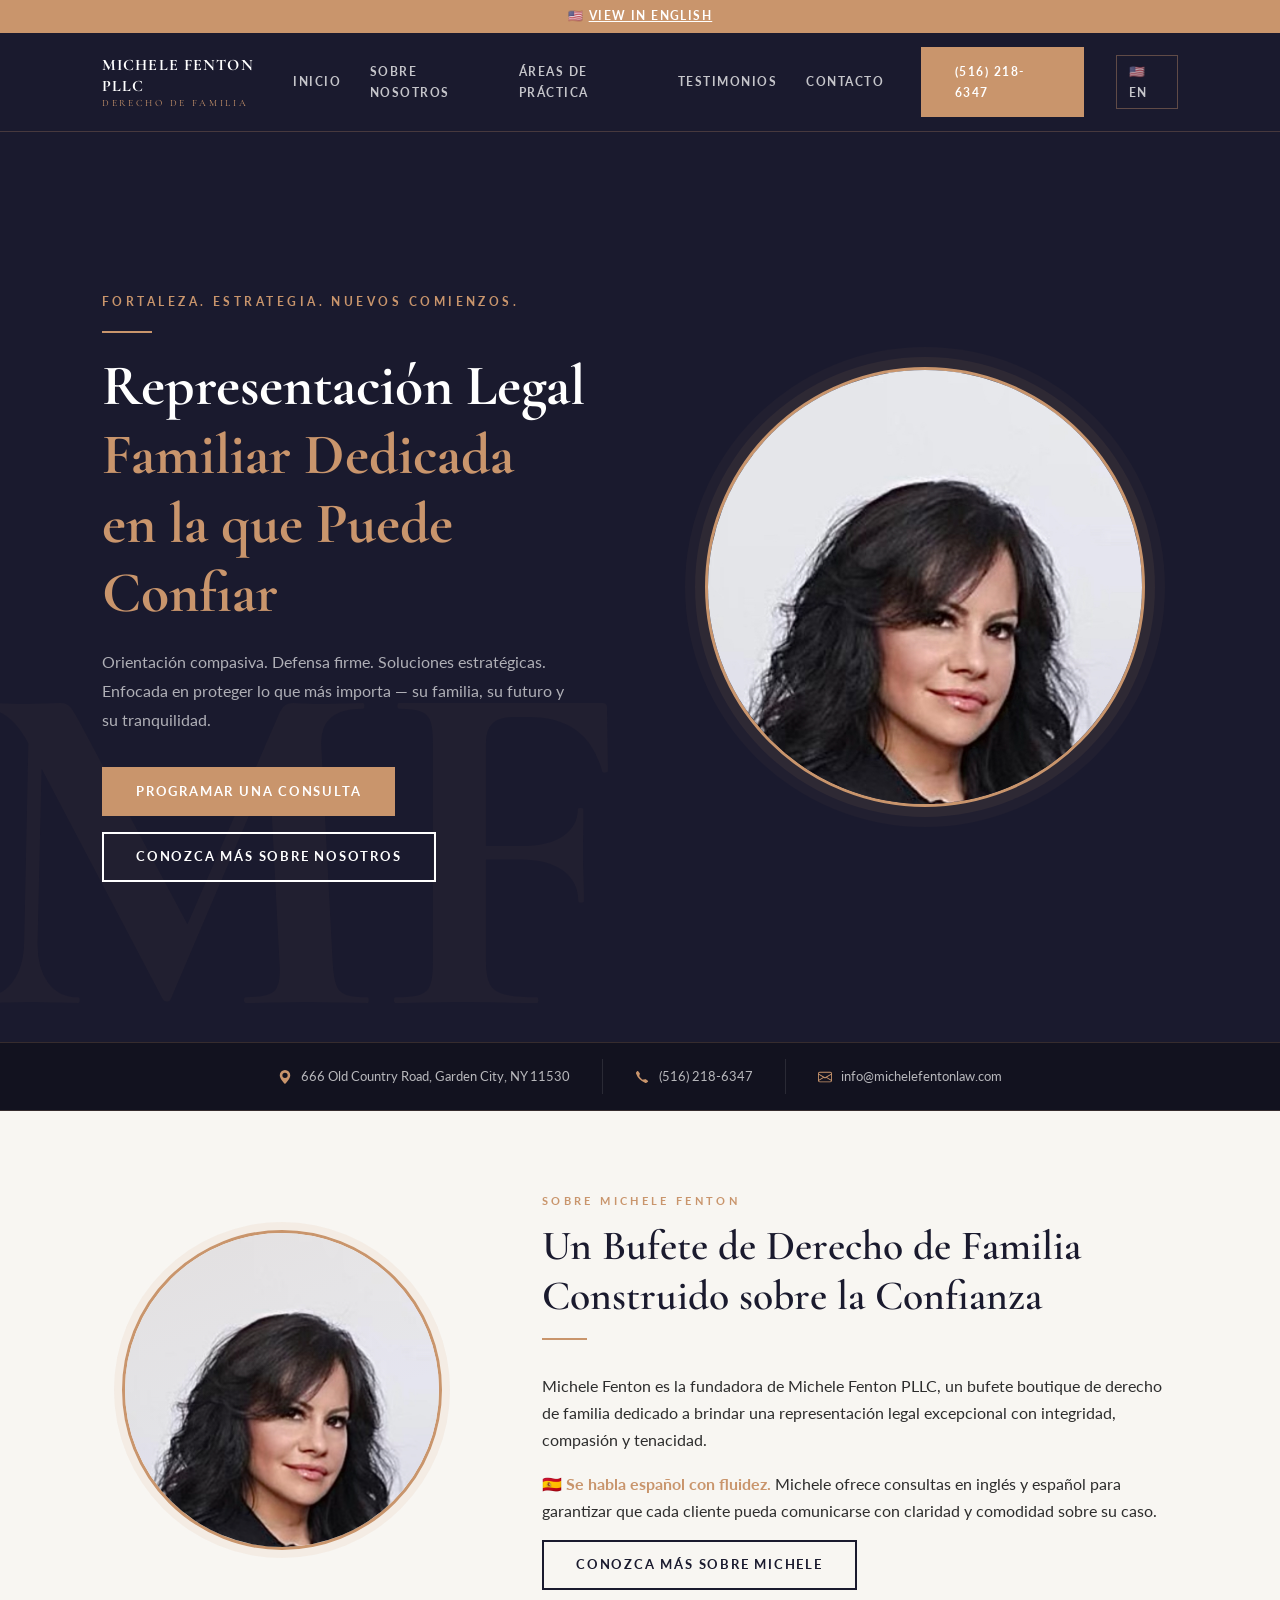
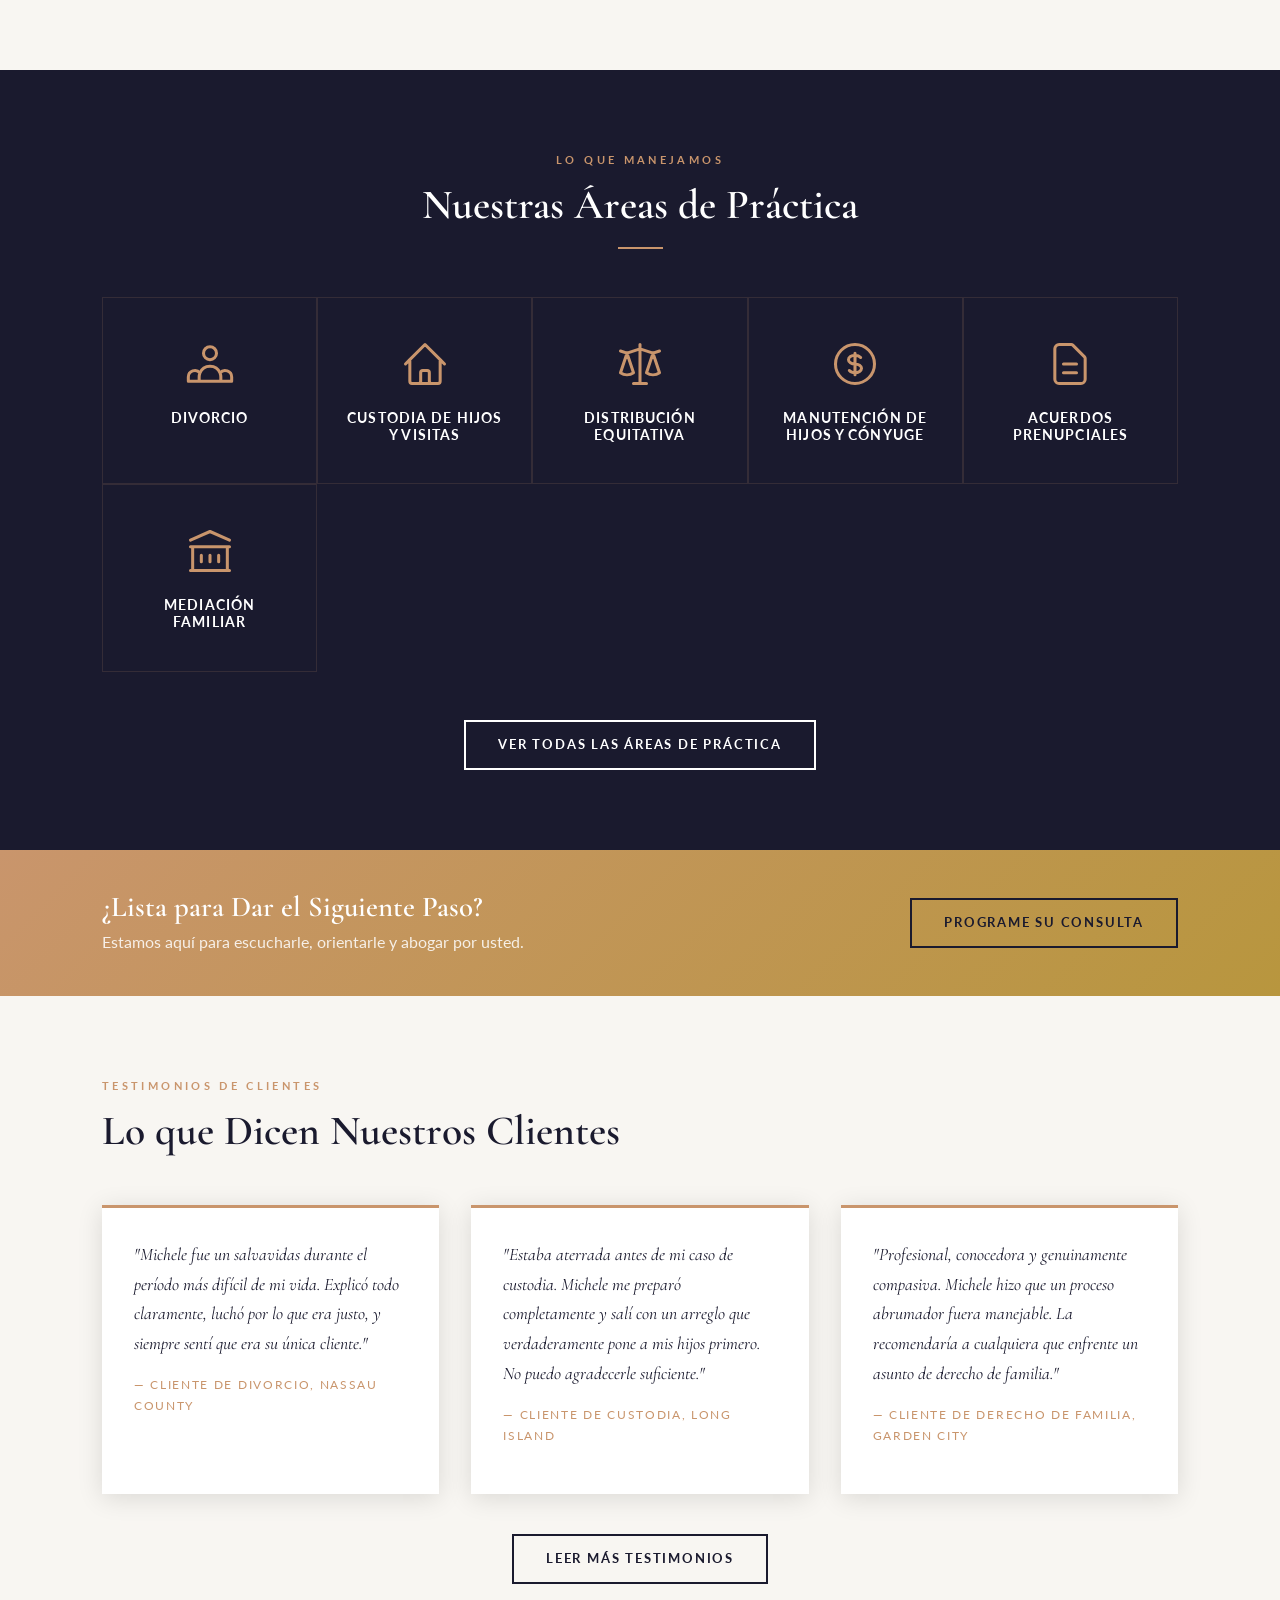
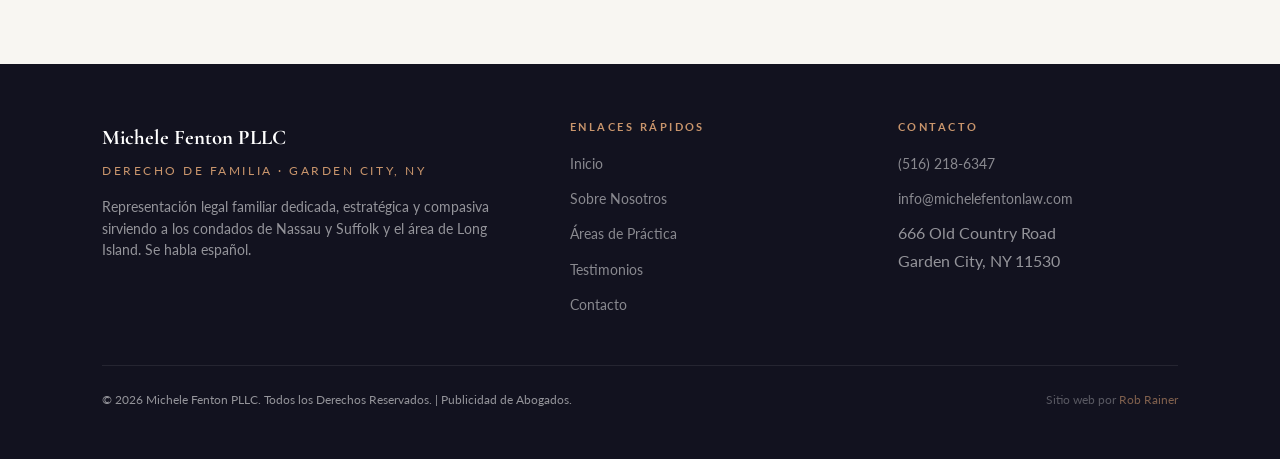
==== es/index.html @ eb4f1aff "Fix phone number to 516-218-6347 across all pages" ====
<!DOCTYPE html>
<html lang="es">
<head>
  <meta charset="UTF-8">
  <meta name="viewport" content="width=device-width, initial-scale=1.0">
  <title>Michele Fenton PLLC – Derecho de Familia | Garden City, NY</title>
  <meta name="description" content="Michele Fenton PLLC es un bufete de derecho de familia en Garden City que sirve a los condados de Nassau y Suffolk y el área de Long Island. Representación dedicada, estratégica y compasiva. Se habla español.">
  <link rel="stylesheet" href="../css/styles.css?v=3">
</head>
<body>

<div class="lang-bar">🇺🇸 <a href="../index.html">View in English</a></div>

<header class="site-header">
  <div class="wrap">
    <a href="index.html" class="brand">
      Michele Fenton PLLC
      <span>Derecho de Familia</span>
    </a>
    <button class="nav-toggle" aria-label="Abrir menú" aria-expanded="false">
      <span></span><span></span><span></span>
    </button>
    <nav class="nav">
      <a href="index.html">Inicio</a>
      <a href="sobre.html">Sobre Nosotros</a>
      <a href="servicios.html">Áreas de Práctica</a>
      <a href="testimonios.html">Testimonios</a>
      <a href="contacto.html">Contacto</a>
      <a href="contacto.html" class="button primary">(516) 218-6347</a>
      <a href="../index.html" class="lang-toggle" title="English version">🇺🇸 EN</a>
    </nav>
  </div>
</header>

<section class="hero">
  <div class="wrap">
    <div class="hero-inner">
      <div class="hero-text">
        <p class="hero-eyebrow">Fortaleza. Estrategia. Nuevos Comienzos.</p>
        <div class="hero-divider"></div>
        <h1>Representación Legal<br><em>Familiar Dedicada<br>en la que Puede Confiar</em></h1>
        <p class="hero-sub">Orientación compasiva. Defensa firme. Soluciones estratégicas. Enfocada en proteger lo que más importa — su familia, su futuro y su tranquilidad.</p>
        <div class="hero-actions">
          <a href="contacto.html" class="button primary">Programar una Consulta</a>
          <a href="sobre.html" class="button white">Conozca Más Sobre Nosotros</a>
        </div>
      </div>
      <div class="hero-photo-wrap">
        <div class="hero-photo-ring">
          <img src="../images/MFenton.jpg" alt="Michele Fenton – Abogada de Derecho de Familia, Garden City NY">
        </div>
      </div>
    </div>
  </div>
</section>

<div class="info-bar">
  <div class="wrap">
    <div class="info-bar-inner">
      <div class="info-bar-item">
        <svg xmlns="http://www.w3.org/2000/svg" width="14" height="14" fill="currentColor" viewBox="0 0 16 16"><path d="M8 16s6-5.686 6-10A6 6 0 0 0 2 6c0 4.314 6 10 6 10m0-7a3 3 0 1 1 0-6 3 3 0 0 1 0 6"/></svg>
        666 Old Country Road, Garden City, NY 11530
      </div>
      <div class="info-bar-item">
        <svg xmlns="http://www.w3.org/2000/svg" width="14" height="14" fill="currentColor" viewBox="0 0 16 16"><path d="M3.654 1.328a.678.678 0 0 0-1.015-.063L1.605 2.3c-.483.484-.661 1.169-.45 1.77a17.6 17.6 0 0 0 4.168 6.608 17.6 17.6 0 0 0 6.608 4.168c.601.211 1.286.033 1.77-.45l1.034-1.034a.678.678 0 0 0-.063-1.015l-2.307-1.794a.68.68 0 0 0-.58-.122l-2.19.547a1.745 1.745 0 0 1-1.657-.459L5.482 8.062a1.745 1.745 0 0 1-.46-1.657l.548-2.19a.68.68 0 0 0-.122-.58z"/></svg>
        <a href="tel:5162186347">(516) 218-6347</a>
      </div>
      <div class="info-bar-item">
        <svg xmlns="http://www.w3.org/2000/svg" width="14" height="14" fill="currentColor" viewBox="0 0 16 16"><path d="M0 4a2 2 0 0 1 2-2h12a2 2 0 0 1 2 2v8a2 2 0 0 1-2 2H2a2 2 0 0 1-2-2zm2-1a1 1 0 0 0-1 1v.217l7 4.2 7-4.2V4a1 1 0 0 0-1-1zm13 2.383-4.708 2.825L15 11.105zm-.034 6.876-5.64-3.471L8 9.583l-1.326-.795-5.64 3.47A1 1 0 0 0 2 13h12a1 1 0 0 0 .966-.741M1 11.105l4.708-2.897L1 5.383z"/></svg>
        <a href="mailto:info@michelefentonlaw.com">info@michelefentonlaw.com</a>
      </div>
    </div>
  </div>
</div>

<section class="about-preview">
  <div class="wrap">
    <div class="about-preview-grid">
      <div class="about-circle-wrap">
        <div class="about-circle">
          <img src="../images/MFenton.jpg" alt="Michele Fenton, Abogada">
        </div>
      </div>
      <div class="about-preview-text">
        <p class="section-label">Sobre Michele Fenton</p>
        <h2 class="section-title">Un Bufete de Derecho de Familia Construido sobre la Confianza</h2>
        <div class="section-divider"></div>
        <p>Michele Fenton es la fundadora de Michele Fenton PLLC, un bufete boutique de derecho de familia dedicado a brindar una representación legal excepcional con integridad, compasión y tenacidad.</p>
        <p><strong style="color:var(--rosegold)">🇪🇸 Se habla español con fluidez.</strong> Michele ofrece consultas en inglés y español para garantizar que cada cliente pueda comunicarse con claridad y comodidad sobre su caso.</p>
        <a href="sobre.html" class="button dark">Conozca Más Sobre Michele</a>
      </div>
    </div>
  </div>
</section>

<section class="practice-areas">
  <div class="wrap">
    <div class="practice-areas-header">
      <p class="section-label">Lo Que Manejamos</p>
      <h2 class="section-title">Nuestras Áreas de Práctica</h2>
      <div class="section-divider"></div>
    </div>
    <div class="practice-grid">
      <div class="practice-card">
        <div class="practice-icon"><svg xmlns="http://www.w3.org/2000/svg" fill="none" viewBox="0 0 24 24" stroke="currentColor" stroke-width="1.4"><path stroke-linecap="round" stroke-linejoin="round" d="M17 20h5v-2a3 3 0 00-5.356-1.857M17 20H7m10 0v-2c0-.656-.126-1.283-.356-1.857M7 20H2v-2a3 3 0 015.356-1.857M7 20v-2c0-.656.126-1.283.356-1.857m0 0a5.002 5.002 0 019.288 0M15 7a3 3 0 11-6 0 3 3 0 016 0z"/></svg></div>
        <h3>Divorcio</h3>
      </div>
      <div class="practice-card">
        <div class="practice-icon"><svg xmlns="http://www.w3.org/2000/svg" fill="none" viewBox="0 0 24 24" stroke="currentColor" stroke-width="1.4"><path stroke-linecap="round" stroke-linejoin="round" d="M3 12l2-2m0 0l7-7 7 7M5 10v10a1 1 0 001 1h3m10-11l2 2m-2-2v10a1 1 0 01-1 1h-3m-6 0a1 1 0 001-1v-4a1 1 0 011-1h2a1 1 0 011 1v4a1 1 0 001 1m-6 0h6"/></svg></div>
        <h3>Custodia de Hijos<br>y Visitas</h3>
      </div>
      <div class="practice-card">
        <div class="practice-icon"><svg xmlns="http://www.w3.org/2000/svg" fill="none" viewBox="0 0 24 24" stroke="currentColor" stroke-width="1.4"><path stroke-linecap="round" stroke-linejoin="round" d="M3 6l3 1m0 0l-3 9a5.002 5.002 0 006.001 0M6 7l3 9M6 7l6-2m6 2l3-1m-3 1l-3 9a5.002 5.002 0 006.001 0M18 7l3 9m-3-9l-6-2m0-2v2m0 16V5m0 16H9m3 0h3"/></svg></div>
        <h3>Distribución<br>Equitativa</h3>
      </div>
      <div class="practice-card">
        <div class="practice-icon"><svg xmlns="http://www.w3.org/2000/svg" fill="none" viewBox="0 0 24 24" stroke="currentColor" stroke-width="1.4"><path stroke-linecap="round" stroke-linejoin="round" d="M12 8c-1.657 0-3 .895-3 2s1.343 2 3 2 3 .895 3 2-1.343 2-3 2m0-8c1.11 0 2.08.402 2.599 1M12 8V7m0 1v8m0 0v1m0-1c-1.11 0-2.08-.402-2.599-1M21 12a9 9 0 11-18 0 9 9 0 0118 0z"/></svg></div>
        <h3>Manutención de<br>Hijos y Cónyuge</h3>
      </div>
      <div class="practice-card">
        <div class="practice-icon"><svg xmlns="http://www.w3.org/2000/svg" fill="none" viewBox="0 0 24 24" stroke="currentColor" stroke-width="1.4"><path stroke-linecap="round" stroke-linejoin="round" d="M9 12h6m-6 4h6m2 5H7a2 2 0 01-2-2V5a2 2 0 012-2h5.586a1 1 0 01.707.293l5.414 5.414a1 1 0 01.293.707V19a2 2 0 01-2 2z"/></svg></div>
        <h3>Acuerdos<br>Prenupciales</h3>
      </div>
      <div class="practice-card">
        <div class="practice-icon"><svg xmlns="http://www.w3.org/2000/svg" fill="none" viewBox="0 0 24 24" stroke="currentColor" stroke-width="1.4"><path stroke-linecap="round" stroke-linejoin="round" d="M8 14v3m4-3v3m4-3v3M3 21h18M3 10h18M3 7l9-4 9 4M4 10h16v11H4V10z"/></svg></div>
        <h3>Mediación<br>Familiar</h3>
      </div>
    </div>
    <div class="practice-view-all">
      <a href="servicios.html" class="button white">Ver Todas las Áreas de Práctica</a>
    </div>
  </div>
</section>

<div class="cta-bar">
  <div class="wrap">
    <div class="cta-bar-inner">
      <div>
        <h2>¿Lista para Dar el Siguiente Paso?</h2>
        <p>Estamos aquí para escucharle, orientarle y abogar por usted.</p>
      </div>
      <a href="contacto.html" class="button dark" style="white-space:nowrap;">Programe su Consulta</a>
    </div>
  </div>
</div>

<section class="testimonials-section">
  <div class="wrap">
    <p class="section-label">Testimonios de Clientes</p>
    <h2>Lo que Dicen Nuestros Clientes</h2>
    <div class="testimonial-grid">
      <div class="testimonial-card">
        <p class="quote">"Michele fue un salvavidas durante el período más difícil de mi vida. Explicó todo claramente, luchó por lo que era justo, y siempre sentí que era su única cliente."</p>
        <p class="attribution">— Cliente de Divorcio, Nassau County</p>
      </div>
      <div class="testimonial-card">
        <p class="quote">"Estaba aterrada antes de mi caso de custodia. Michele me preparó completamente y salí con un arreglo que verdaderamente pone a mis hijos primero. No puedo agradecerle suficiente."</p>
        <p class="attribution">— Cliente de Custodia, Long Island</p>
      </div>
      <div class="testimonial-card">
        <p class="quote">"Profesional, conocedora y genuinamente compasiva. Michele hizo que un proceso abrumador fuera manejable. La recomendaría a cualquiera que enfrente un asunto de derecho de familia."</p>
        <p class="attribution">— Cliente de Derecho de Familia, Garden City</p>
      </div>
    </div>
    <div style="text-align:center; margin-top:2.5rem;">
      <a href="testimonios.html" class="button dark">Leer Más Testimonios</a>
    </div>
  </div>
</section>

<footer class="site-footer">
  <div class="wrap">
    <div class="footer-grid">
      <div>
        <div class="footer-brand">Michele Fenton PLLC</div>
        <div class="footer-tagline">Derecho de Familia · Garden City, NY</div>
        <p class="footer-desc">Representación legal familiar dedicada, estratégica y compasiva sirviendo a los condados de Nassau y Suffolk y el área de Long Island. Se habla español.</p>
      </div>
      <div class="footer-col">
        <h4>Enlaces Rápidos</h4>
        <ul>
          <li><a href="index.html">Inicio</a></li>
          <li><a href="sobre.html">Sobre Nosotros</a></li>
          <li><a href="servicios.html">Áreas de Práctica</a></li>
          <li><a href="testimonios.html">Testimonios</a></li>
          <li><a href="contacto.html">Contacto</a></li>
        </ul>
      </div>
      <div class="footer-col">
        <h4>Contacto</h4>
        <ul>
          <li><a href="tel:5162186347">(516) 218-6347</a></li>
          <li><a href="mailto:info@michelefentonlaw.com">info@michelefentonlaw.com</a></li>
          <li>666 Old Country Road<br>Garden City, NY 11530</li>
        </ul>
      </div>
    </div>
    <div class="footer-bottom">
      <p>&copy; 2026 Michele Fenton PLLC. Todos los Derechos Reservados. | Publicidad de Abogados.</p>
      <p class="developer">Sitio web por <a href="https://rainer1370.com" target="_blank">Rob Rainer</a></p>
    </div>
  </div>
</footer>

<script src="../js/main.js"></script>
</body>
</html>
---- css/styles.css ----
/* =========================================
   MICHELE FENTON PLLC
   Dark charcoal + Rose Gold + Warm Gold
   Inspired by sample design
   ========================================= */

@import url('https://fonts.googleapis.com/css2?family=Cormorant+Garamond:ital,wght@0,400;0,600;0,700;1,400;1,600&family=Lato:wght@300;400;700&display=swap');

*, *::before, *::after { box-sizing: border-box; margin: 0; padding: 0; }

:root {
  --dark:       #12121f;
  --dark2:      #1a1a2e;
  --dark3:      #22223a;
  --rosegold:   #c9956c;
  --rosegold2:  #e0b491;
  --gold:       #b8963e;
  --gold2:      #d4af5a;
  --cream:      #f5f0e8;
  --light:      #f8f6f2;
  --white:      #ffffff;
  --gray:       #6b7280;
  --text:       #2d2d2d;
  --transition: 0.25s ease;
  --shadow:     0 4px 24px rgba(0,0,0,0.12);
}

html { scroll-behavior: smooth; }
body { font-family: 'Lato', sans-serif; font-weight: 400; color: var(--text); background: var(--white); line-height: 1.7; }
img  { max-width: 100%; display: block; }
a    { color: inherit; text-decoration: none; }
p    { margin-bottom: 1rem; }

.wrap { max-width: 1140px; margin: 0 auto; padding: 0 2rem; }

/* ---- TYPOGRAPHY ---- */
h1,h2,h3,h4 { font-family:'Cormorant Garamond',serif; line-height:1.2; color:var(--dark2); }
h1 { font-size: clamp(2.2rem,5vw,3.6rem); font-weight:700; }
h2 { font-size: clamp(1.7rem,3.5vw,2.6rem); font-weight:600; }
h3 { font-size:1.35rem; font-weight:600; }

/* ---- BUTTONS ---- */
.button {
  display:inline-block; padding:0.75rem 2rem;
  font-family:'Lato',sans-serif; font-size:0.8rem; font-weight:700;
  letter-spacing:0.14em; text-transform:uppercase;
  border:2px solid var(--rosegold); color:var(--rosegold);
  background:transparent; cursor:pointer;
  transition:background var(--transition),color var(--transition);
}
.button:hover { background:var(--rosegold); color:var(--white); }
.button.primary { background:var(--rosegold); color:var(--white); border-color:var(--rosegold); }
.button.primary:hover { background:var(--rosegold2); border-color:var(--rosegold2); }
.button.dark { border-color:var(--dark2); color:var(--dark2); }
.button.dark:hover { background:var(--dark2); color:var(--white); }
.button.white { border-color:var(--white); color:var(--white); }
.button.white:hover { background:var(--white); color:var(--dark2); }

/* ========================================
   HEADER
   ======================================== */
.site-header {
  position:sticky; top:0; z-index:100;
  background:var(--dark2);
  border-bottom:1px solid rgba(201,149,108,0.25);
}
.site-header .wrap {
  display:flex; align-items:center;
  justify-content:space-between;
  padding-top:0.85rem; padding-bottom:0.85rem;
}
.brand {
  font-family:'Cormorant Garamond',serif;
  font-size:1rem; font-weight:700;
  letter-spacing:0.07em; color:var(--white);
  text-transform:uppercase; line-height:1.3;
}
.brand span {
  display:block; font-size:0.6rem; font-weight:400;
  color:var(--rosegold); letter-spacing:0.28em; text-transform:uppercase;
}
.nav { display:flex; align-items:center; gap:1.8rem; }
.nav a {
  font-size:0.78rem; letter-spacing:0.12em; text-transform:uppercase;
  color:rgba(255,255,255,0.75); font-weight:700;
  transition:color var(--transition);
}
.nav a:hover { color:var(--rosegold); }
.nav .button { margin-left:0.5rem; }
.nav-toggle {
  display:none; flex-direction:column; gap:5px;
  background:none; border:none; cursor:pointer; padding:4px;
}
.nav-toggle span { display:block; width:24px; height:2px; background:var(--white); transition:var(--transition); }

/* ========================================
   HERO
   ======================================== */
.hero {
  background: var(--dark2);
  min-height: 88vh;
  display: flex;
  align-items: center;
  position: relative;
  overflow: hidden;
}
.hero::before {
  content:'MF';
  position:absolute; left:-2rem; bottom:-3rem;
  font-family:'Cormorant Garamond',serif;
  font-size:30rem; font-weight:700;
  color:rgba(201,149,108,0.04);
  pointer-events:none; line-height:1;
  user-select:none;
}
.hero-inner {
  display:grid;
  grid-template-columns:1fr 1fr;
  gap:4rem;
  align-items:center;
  width:100%;
  padding:5rem 0;
  position:relative;
}
.hero-eyebrow {
  font-size:0.72rem; font-weight:700; letter-spacing:0.3em;
  text-transform:uppercase; color:var(--rosegold); margin-bottom:1.2rem;
}
.hero h1 { color:var(--white); margin-bottom:0.5rem; }
.hero h1 em { color:var(--rosegold); font-style:normal; display:block; }
.hero-sub {
  color:rgba(255,255,255,0.65); font-size:1rem;
  max-width:480px; margin:1.25rem 0 2rem;
  line-height:1.8;
}
.hero-divider { width:50px; height:2px; background:var(--rosegold); margin:1.2rem 0; }
.hero-actions { display:flex; gap:1rem; flex-wrap:wrap; }

/* Hero photo */
.hero-photo-wrap {
  display:flex; justify-content:center; align-items:flex-end;
  position:relative;
}
.hero-photo-ring {
  position:relative;
  width:440px; height:440px;
  border-radius:50%;
  border:3px solid var(--rosegold);
  overflow:hidden;
  background:var(--dark3);
  box-shadow:0 0 0 10px rgba(201,149,108,0.08), 0 0 0 20px rgba(201,149,108,0.04);
}
.hero-photo-ring img {
  width:100%; height:100%;
  object-fit:cover;
  object-position:center top;
}

/* ========================================
   INFO BAR
   ======================================== */
.info-bar {
  background:var(--dark);
  border-top:1px solid rgba(201,149,108,0.2);
  border-bottom:1px solid rgba(201,149,108,0.2);
  padding:1rem 0;
}
.info-bar-inner {
  display:flex; flex-wrap:wrap;
  justify-content:center; gap:0;
}
.info-bar-item {
  display:flex; align-items:center; gap:0.6rem;
  padding:0.4rem 2rem;
  font-size:0.82rem; color:rgba(255,255,255,0.7);
  border-right:1px solid rgba(255,255,255,0.1);
}
.info-bar-item:last-child { border-right:none; }
.info-bar-item svg { color:var(--rosegold); flex-shrink:0; }
.info-bar-item a { color:rgba(255,255,255,0.7); transition:color var(--transition); }
.info-bar-item a:hover { color:var(--rosegold); }

/* ========================================
   SECTION SHARED
   ======================================== */
section { padding:5rem 0; }
.section-label {
  font-size:0.7rem; font-weight:700; letter-spacing:0.3em;
  text-transform:uppercase; color:var(--rosegold); margin-bottom:0.75rem;
}
.section-title { margin-bottom:1rem; }
.section-divider { width:45px; height:2px; background:var(--rosegold); margin:1rem 0 2rem; }

/* ========================================
   ABOUT PREVIEW (homepage)
   ======================================== */
.about-preview { background:var(--light); padding:5rem 0; }
.about-preview-grid {
  display:grid; grid-template-columns:360px 1fr;
  gap:5rem; align-items:center;
}
.about-circle-wrap { display:flex; justify-content:center; }
.about-circle {
  width:320px; height:320px;
  border-radius:50%;
  overflow:hidden;
  border:3px solid var(--rosegold);
  box-shadow:0 0 0 8px rgba(201,149,108,0.1);
  position:relative;
}
.about-circle::after {
  content:'';
  position:absolute; inset:0;
  background:linear-gradient(160deg,rgba(201,149,108,0.08) 0%,transparent 60%);
  pointer-events:none;
}
.about-circle img {
  width:100%; height:100%;
  object-fit:cover; object-position:center top;
}
.about-preview-text .section-label { margin-top:0; }
.about-preview-text h2 { margin-bottom:1rem; }

/* ========================================
   PRACTICE AREAS
   ======================================== */
.practice-areas { background:var(--dark2); padding:5rem 0; }
.practice-areas .section-label { color:var(--rosegold); }
.practice-areas .section-title { color:var(--white); }
.practice-areas .section-divider { background:var(--rosegold); margin:1rem auto 3rem; }
.practice-areas-header { text-align:center; }

.practice-grid {
  display:grid; grid-template-columns:repeat(auto-fit,minmax(200px,1fr));
  gap:0; margin-top:3rem;
}
.practice-card {
  background:transparent;
  border:1px solid rgba(201,149,108,0.15);
  padding:2.5rem 1.75rem;
  text-align:center;
  transition:background var(--transition);
}
.practice-card:hover { background:rgba(201,149,108,0.07); }
.practice-icon {
  width:52px; height:52px;
  margin:0 auto 1.25rem;
  color:var(--rosegold);
}
.practice-icon svg { width:100%; height:100%; }
.practice-card h3 {
  font-size:0.88rem; font-weight:700; letter-spacing:0.08em;
  text-transform:uppercase; color:var(--white); margin-bottom:0;
  font-family:'Lato',sans-serif;
}
.practice-view-all { text-align:center; margin-top:3rem; }

/* ========================================
   CTA BAR
   ======================================== */
.cta-bar {
  background:linear-gradient(135deg, var(--rosegold) 0%, var(--gold) 100%);
  padding:2.5rem 0;
}
.cta-bar-inner {
  display:flex; align-items:center;
  justify-content:space-between; gap:2rem; flex-wrap:wrap;
}
.cta-bar h2 { color:var(--white); font-size:1.8rem; margin-bottom:0.25rem; }
.cta-bar p  { color:rgba(255,255,255,0.85); margin:0; }

/* ========================================
   TESTIMONIALS
   ======================================== */
.testimonials-section { background:var(--light); padding:5rem 0; }
.testimonial-grid {
  display:grid; grid-template-columns:repeat(auto-fit,minmax(300px,1fr));
  gap:2rem; margin-top:3rem;
}
.testimonial-card {
  background:var(--white);
  border-top:3px solid var(--rosegold);
  padding:2rem; box-shadow:var(--shadow);
}
.testimonial-card .quote {
  font-family:'Cormorant Garamond',serif;
  font-size:1.1rem; font-style:italic; line-height:1.7;
  color:var(--dark2); margin-bottom:1rem;
}
.testimonial-card .attribution {
  font-size:0.75rem; letter-spacing:0.14em;
  text-transform:uppercase; color:var(--rosegold);
}

/* ========================================
   PAGE HERO (inner pages)
   ======================================== */
.page-hero {
  background:var(--dark2);
  padding:4rem 0 3.5rem;
  border-bottom:2px solid rgba(201,149,108,0.3);
}
.page-hero h1 { color:var(--white); }

/* ========================================
   ABOUT PAGE
   ======================================== */
.about-section { background:var(--white); padding:5rem 0; }
.about-grid {
  display:grid; grid-template-columns:380px 1fr;
  gap:5rem; align-items:start;
}
.about-photo-col { position:sticky; top:5rem; }
.about-photo-frame { position:relative; margin-bottom:2rem; }
.about-photo-frame::after {
  content:''; position:absolute;
  bottom:-0.85rem; right:-0.85rem;
  width:55%; height:55%;
  border:3px solid var(--rosegold);
  pointer-events:none; z-index:0;
}
.about-photo {
  width:100%; display:block; position:relative; z-index:1;
  object-fit:cover; object-position:center top;
  aspect-ratio:3/4;
}
.about-contact-card { background:var(--dark2); padding:1.5rem; margin-top:0.5rem; }
.about-contact-label {
  font-size:0.7rem; letter-spacing:0.25em; text-transform:uppercase;
  color:var(--rosegold); margin-bottom:1rem; font-weight:700;
}
.about-contact-item {
  display:flex; align-items:center; gap:0.75rem;
  color:rgba(255,255,255,0.8); font-size:0.88rem;
  margin-bottom:0.75rem; transition:color var(--transition);
}
.about-contact-item:hover { color:var(--rosegold); }
.aci-icon { font-size:1rem; flex-shrink:0; }
.bio-quote {
  background:var(--light); border-left:4px solid var(--rosegold);
  padding:1.5rem 1.75rem; margin:2rem 0;
}
.bio-quote p {
  font-family:'Cormorant Garamond',serif;
  font-size:1.2rem; font-style:italic; color:var(--dark2);
  margin-bottom:0.5rem; line-height:1.6;
}
.bio-quote span {
  font-size:0.75rem; letter-spacing:0.15em;
  text-transform:uppercase; color:var(--rosegold);
}
.credentials-heading { margin:2rem 0 1rem; font-size:1.1rem; }
.credentials { list-style:none; margin:1.5rem 0; }
.credentials li {
  padding:0.6rem 0; border-bottom:1px solid rgba(27,43,75,0.1);
  font-size:0.9rem; display:flex; align-items:center; gap:0.75rem;
}
.credentials li::before { content:'▸'; color:var(--rosegold); font-size:0.7rem; }

.values-section { background:var(--dark2); padding:5rem 0; }
.values-grid { display:grid; grid-template-columns:repeat(auto-fit,minmax(280px,1fr)); gap:2rem; }
.value-card { background:rgba(255,255,255,0.05); border-top:3px solid var(--rosegold); padding:2rem; }
.value-icon { font-size:1.8rem; margin-bottom:0.75rem; }
.value-card h3 { color:var(--rosegold); margin-bottom:0.75rem; font-size:1.2rem; }
.value-card p  { color:rgba(255,255,255,0.75); font-size:0.92rem; margin:0; }

/* ========================================
   SERVICES PAGE
   ======================================== */
.services-list { background:var(--light); padding:5rem 0; }
.service-item {
  background:var(--white); border-left:4px solid var(--rosegold);
  padding:2rem 2.5rem; margin-bottom:1.5rem; box-shadow:var(--shadow);
}
.service-item h3 { margin-bottom:0.5rem; }
.service-item p  { font-size:0.92rem; color:var(--gray); margin:0; }

/* ========================================
   CONTACT PAGE
   ======================================== */
.contact-section { background:var(--light); padding:5rem 0; }
.contact-grid { display:grid; grid-template-columns:1.2fr 1fr; gap:4rem; }
.contact-form { background:var(--white); padding:2.5rem; box-shadow:var(--shadow); }
.form-group { margin-bottom:1.5rem; }
.form-group label {
  display:block; font-size:0.75rem; font-weight:700;
  letter-spacing:0.12em; text-transform:uppercase;
  color:var(--dark2); margin-bottom:0.5rem;
}
.form-group input,
.form-group select,
.form-group textarea {
  width:100%; padding:0.75rem 1rem;
  border:1px solid #d1d5db; font-family:'Lato',sans-serif;
  font-size:0.95rem; color:var(--text); background:var(--white);
  transition:border-color var(--transition); outline:none;
  border-radius:0; -webkit-appearance:none;
}
.form-group input:focus,
.form-group select:focus,
.form-group textarea:focus { border-color:var(--rosegold); }
.form-group textarea { resize:vertical; min-height:130px; }
.form-disclaimer { font-size:0.78rem; color:var(--gray); margin-top:1rem; line-height:1.5; }
.contact-info h3 { margin-bottom:1.5rem; }
.contact-info-item { display:flex; gap:1rem; margin-bottom:1.5rem; align-items:flex-start; }
.ci-icon {
  width:38px; height:38px; background:var(--dark2); color:var(--rosegold);
  display:flex; align-items:center; justify-content:center; flex-shrink:0;
}
.ci-text { font-size:0.88rem; }
.ci-text strong {
  display:block; font-size:0.7rem; letter-spacing:0.12em;
  text-transform:uppercase; color:var(--dark2); margin-bottom:0.25rem;
}
.disclaimer-box {
  background:rgba(27,43,75,0.05); border-left:3px solid var(--rosegold);
  padding:1.25rem; font-size:0.82rem; color:var(--gray); margin-top:2rem; line-height:1.6;
}

/* ========================================
   TESTIMONIALS PAGE
   ======================================== */
.testimonials-page { background:var(--light); padding:5rem 0; }
.testimonial-full {
  background:var(--white); border-top:3px solid var(--rosegold);
  padding:2.5rem; box-shadow:var(--shadow); margin-bottom:2rem;
}
.testimonial-full .quote-mark {
  font-family:'Cormorant Garamond',serif; font-size:4rem;
  color:var(--rosegold); line-height:0.5; margin-bottom:1rem; display:block;
}
.testimonial-full .quote-text {
  font-family:'Cormorant Garamond',serif; font-size:1.2rem;
  font-style:italic; line-height:1.7; color:var(--dark2); margin-bottom:1.5rem;
}
.testimonial-full .attribution {
  font-size:0.75rem; letter-spacing:0.15em; text-transform:uppercase; color:var(--rosegold);
}

/* ========================================
   FOOTER
   ======================================== */
.site-footer { background:var(--dark); color:rgba(255,255,255,0.55); padding:3.5rem 0 2rem; }
.footer-grid {
  display:grid; grid-template-columns:1.5fr 1fr 1fr;
  gap:3rem; margin-bottom:2.5rem;
}
.footer-brand {
  font-family:'Cormorant Garamond',serif; font-size:1.3rem;
  color:var(--white); font-weight:700; margin-bottom:0.4rem;
}
.footer-tagline {
  font-size:0.72rem; letter-spacing:0.22em; text-transform:uppercase;
  color:var(--rosegold); margin-bottom:1rem;
}
.footer-desc { font-size:0.85rem; line-height:1.6; }
.footer-col h4 {
  font-size:0.7rem; letter-spacing:0.22em; text-transform:uppercase;
  color:var(--rosegold); margin-bottom:1rem; font-family:'Lato',sans-serif;
}
.footer-col ul { list-style:none; }
.footer-col ul li { margin-bottom:0.5rem; }
.footer-col ul li a { font-size:0.85rem; color:rgba(255,255,255,0.5); transition:color var(--transition); }
.footer-col ul li a:hover { color:var(--rosegold); }
.footer-bottom {
  border-top:1px solid rgba(255,255,255,0.08); padding-top:1.5rem;
  display:flex; justify-content:space-between; align-items:center;
  font-size:0.77rem; flex-wrap:wrap; gap:0.5rem;
}
.footer-bottom .developer { color:rgba(255,255,255,0.3); }
.footer-bottom .developer a { color:rgba(201,149,108,0.6); }
.footer-bottom .developer a:hover { color:var(--rosegold); }

/* ========================================
   RESPONSIVE
   ======================================== */
@media (max-width: 900px) {
  .hero-inner { grid-template-columns:1fr; gap:3rem; text-align:center; }
  .hero-photo-wrap { order:-1; }
  .hero-photo-ring { width:280px; height:280px; }
  .hero-sub { margin:1rem auto 2rem; }
  .hero-divider { margin:1rem auto; }
  .hero-actions { justify-content:center; }
  .about-preview-grid { grid-template-columns:1fr; gap:2.5rem; }
  .about-grid { grid-template-columns:1fr; gap:3rem; }
  .about-photo-col { position:static; }
  .about-photo { aspect-ratio:4/3; object-position:center 20%; }
  .about-photo-frame::after { display:none; }
  .contact-grid { grid-template-columns:1fr; gap:2.5rem; }
  .footer-grid { grid-template-columns:1fr; gap:2rem; }
  .footer-bottom { flex-direction:column; text-align:center; }
  .cta-bar-inner { flex-direction:column; text-align:center; }
  .info-bar-item { padding:0.4rem 1rem; font-size:0.78rem; }
}
@media (max-width: 768px) {
  .nav { display:none; flex-direction:column; gap:0; }
  .nav.open {
    display:flex; position:absolute; top:100%; left:0; right:0;
    background:var(--dark2); padding:1rem 2rem 1.5rem;
    border-top:1px solid rgba(201,149,108,0.2);
  }
  .nav a { padding:0.6rem 0; border-bottom:1px solid rgba(255,255,255,0.06); }
  .nav .button { margin:0.75rem 0 0; text-align:center; }
  .nav-toggle { display:flex; }
  .site-header { position:relative; }
  .practice-grid { grid-template-columns:repeat(2,1fr); }
  .info-bar-inner { flex-direction:column; align-items:flex-start; padding:0 2rem; }
  .info-bar-item { border-right:none; border-bottom:1px solid rgba(255,255,255,0.08); width:100%; }
  .info-bar-item:last-child { border-bottom:none; }
}

/* ========================================
   LANGUAGE TOGGLE + SPANISH ELEMENTS
   ======================================== */
.lang-toggle {
  font-size: 0.78rem;
  font-weight: 700;
  letter-spacing: 0.08em;
  color: rgba(255,255,255,0.65);
  border: 1px solid rgba(201,149,108,0.4);
  padding: 0.3rem 0.7rem;
  transition: all var(--transition);
  margin-left: 0.25rem;
}
.lang-toggle:hover {
  color: var(--rosegold);
  border-color: var(--rosegold);
  background: rgba(201,149,108,0.08);
}

.spanish-callout {
  display: flex;
  gap: 1.25rem;
  align-items: flex-start;
  background: linear-gradient(135deg, var(--dark2) 0%, #1e1e35 100%);
  border-left: 4px solid var(--rosegold);
  padding: 1.5rem;
  margin: 2rem 0;
  color: var(--white);
}
.spanish-flag { font-size: 2rem; flex-shrink: 0; margin-top: 0.1rem; }
.spanish-callout strong {
  display: block;
  font-family: 'Cormorant Garamond', serif;
  font-size: 1.2rem;
  color: var(--rosegold);
  margin-bottom: 0.3rem;
}
.spanish-callout p {
  font-size: 0.88rem;
  color: rgba(255,255,255,0.75);
  margin: 0;
  line-height: 1.6;
}

.credential-highlight {
  background: rgba(201,149,108,0.08);
  border-left: 3px solid var(--rosegold) !important;
  padding-left: 0.75rem !important;
  color: var(--dark2);
  font-weight: 700;
}
.credential-highlight::before { color: var(--rosegold) !important; }

/* ES page header language bar */
.lang-bar {
  background: var(--rosegold);
  text-align: center;
  padding: 0.4rem 1rem;
  font-size: 0.75rem;
  font-weight: 700;
  letter-spacing: 0.12em;
  text-transform: uppercase;
  color: var(--white);
}
.lang-bar a { color: var(--white); text-decoration: underline; }
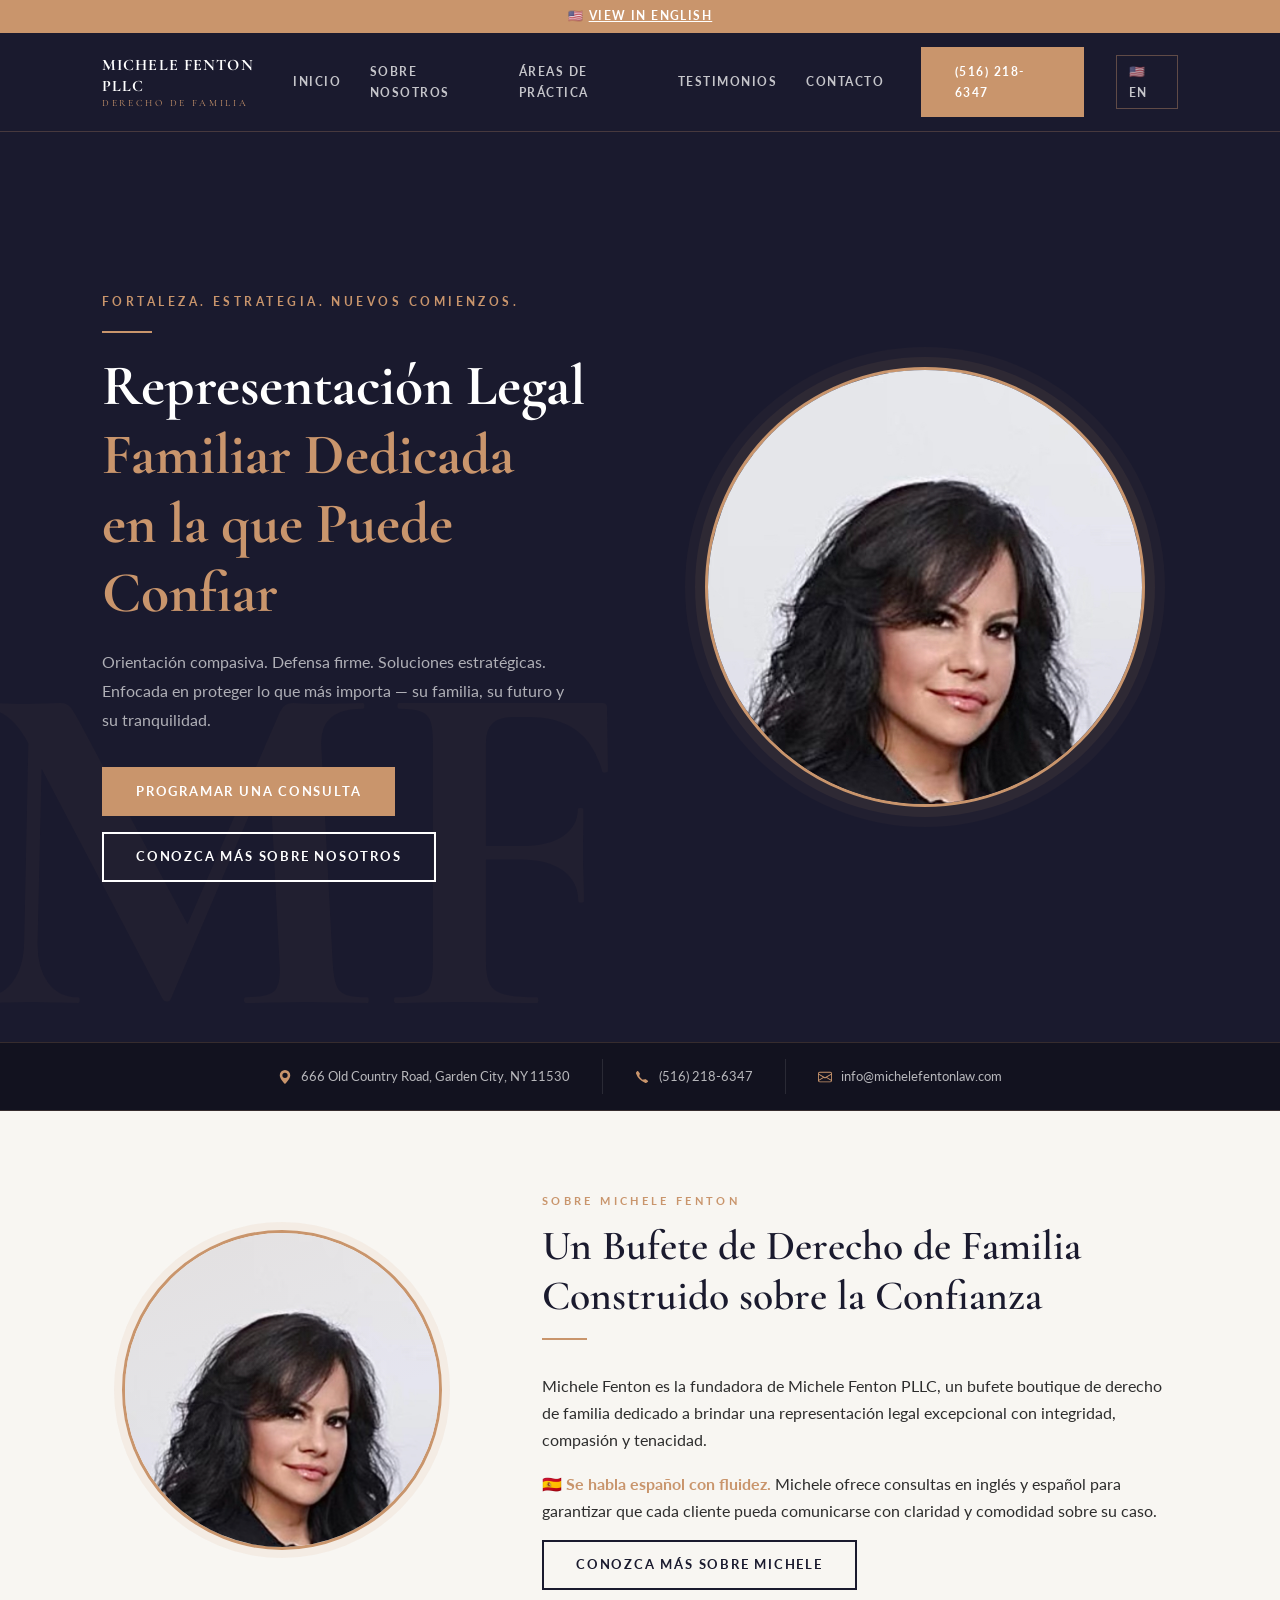
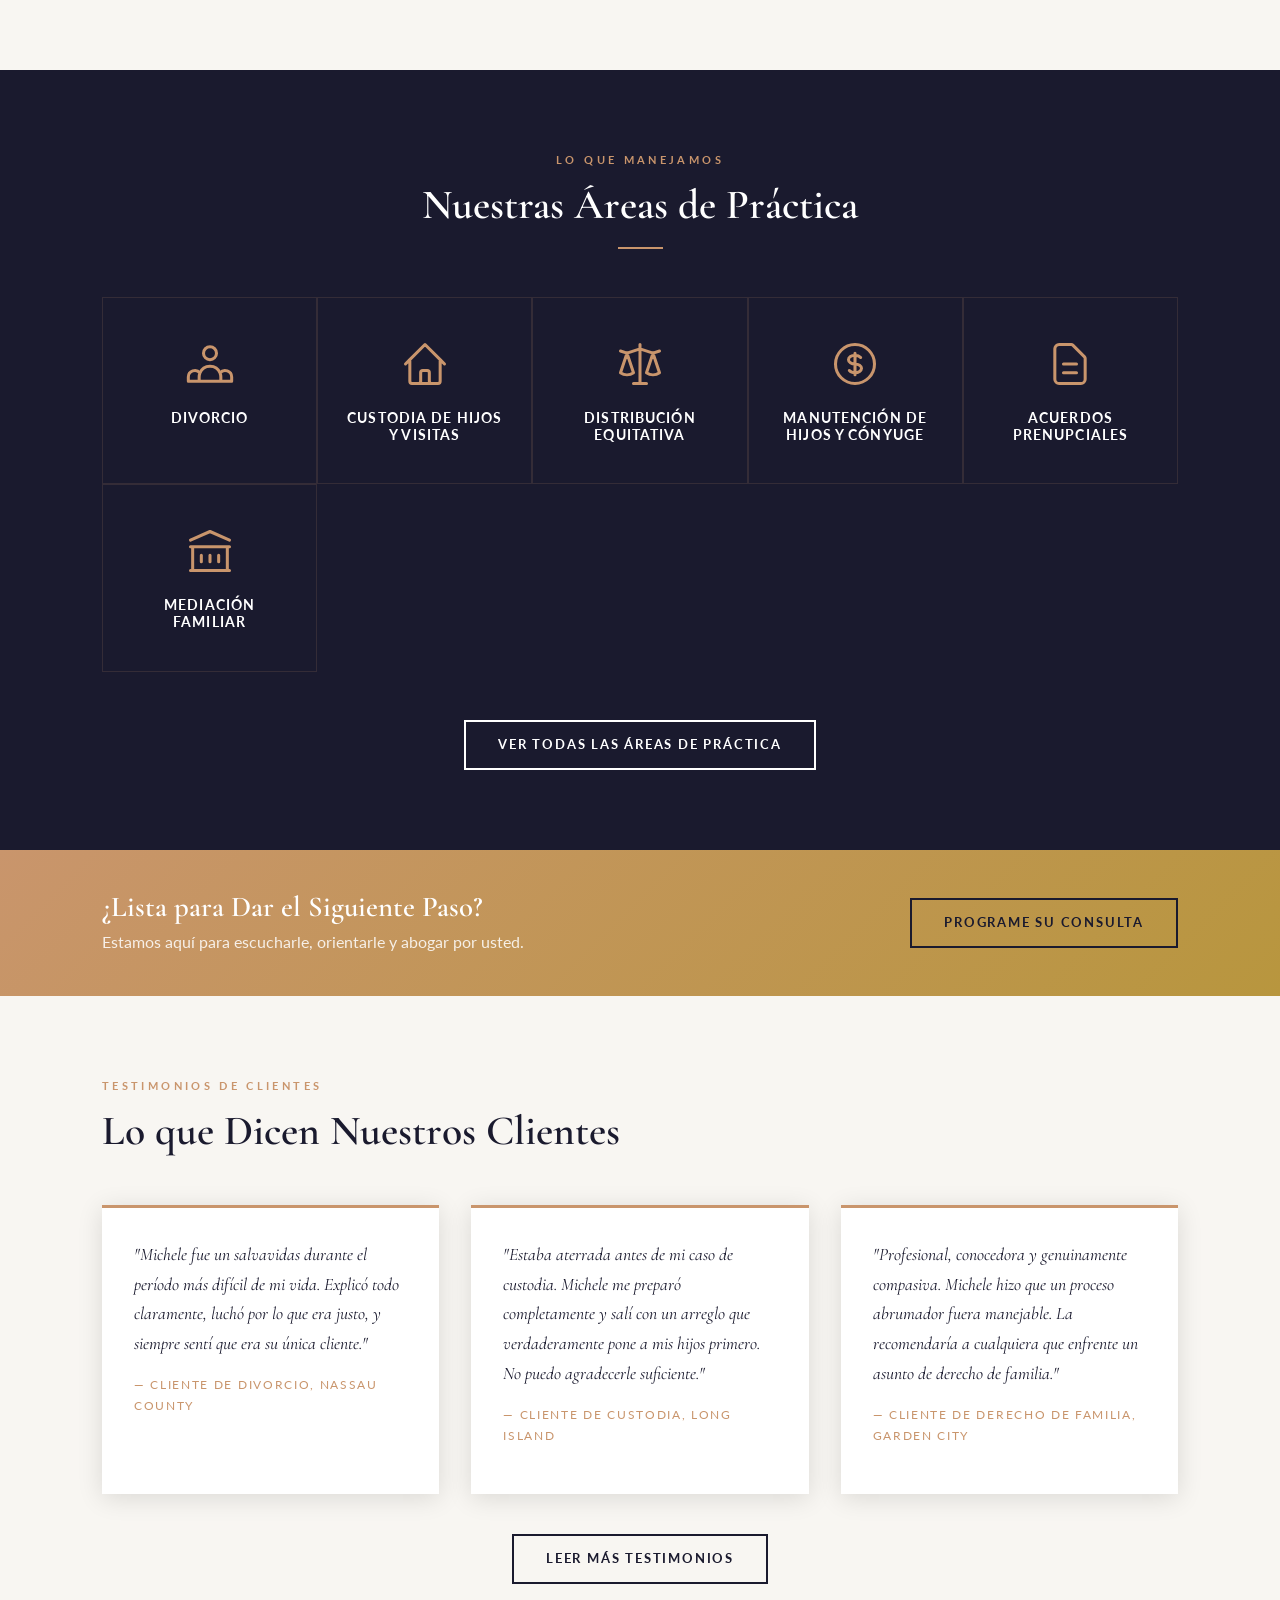
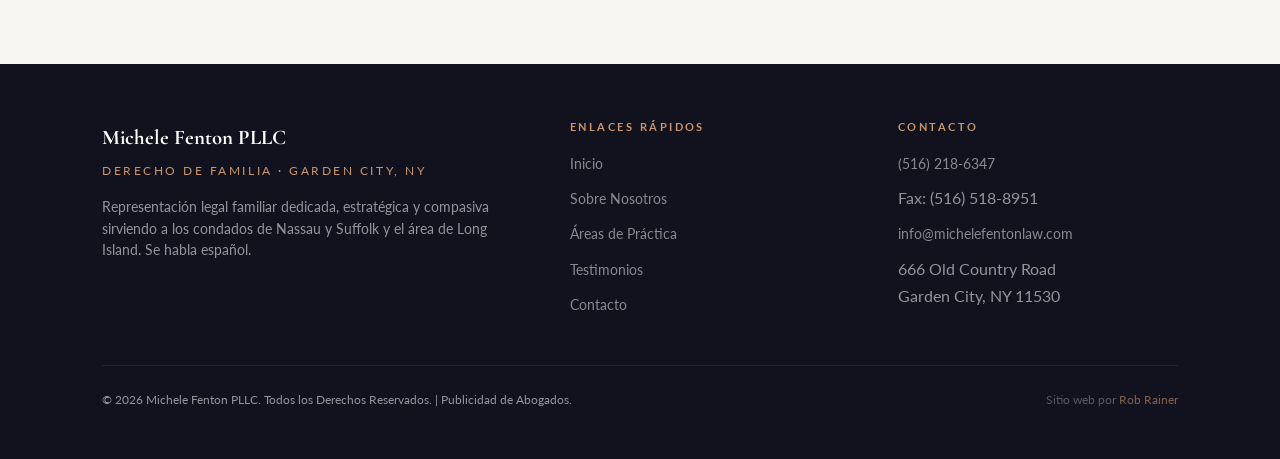
==== commit b2d7adb4: "Add fax (516) 518-8951 to contact page and footers" ====
--- a/es/index.html
+++ b/es/index.html
@@ -190,6 +190,7 @@
         <h4>Contacto</h4>
         <ul>
           <li><a href="tel:5162186347">(516) 218-6347</a></li>
+          <li>Fax: (516) 518-8951</li>
           <li><a href="mailto:info@michelefentonlaw.com">info@michelefentonlaw.com</a></li>
           <li>666 Old Country Road<br>Garden City, NY 11530</li>
         </ul>
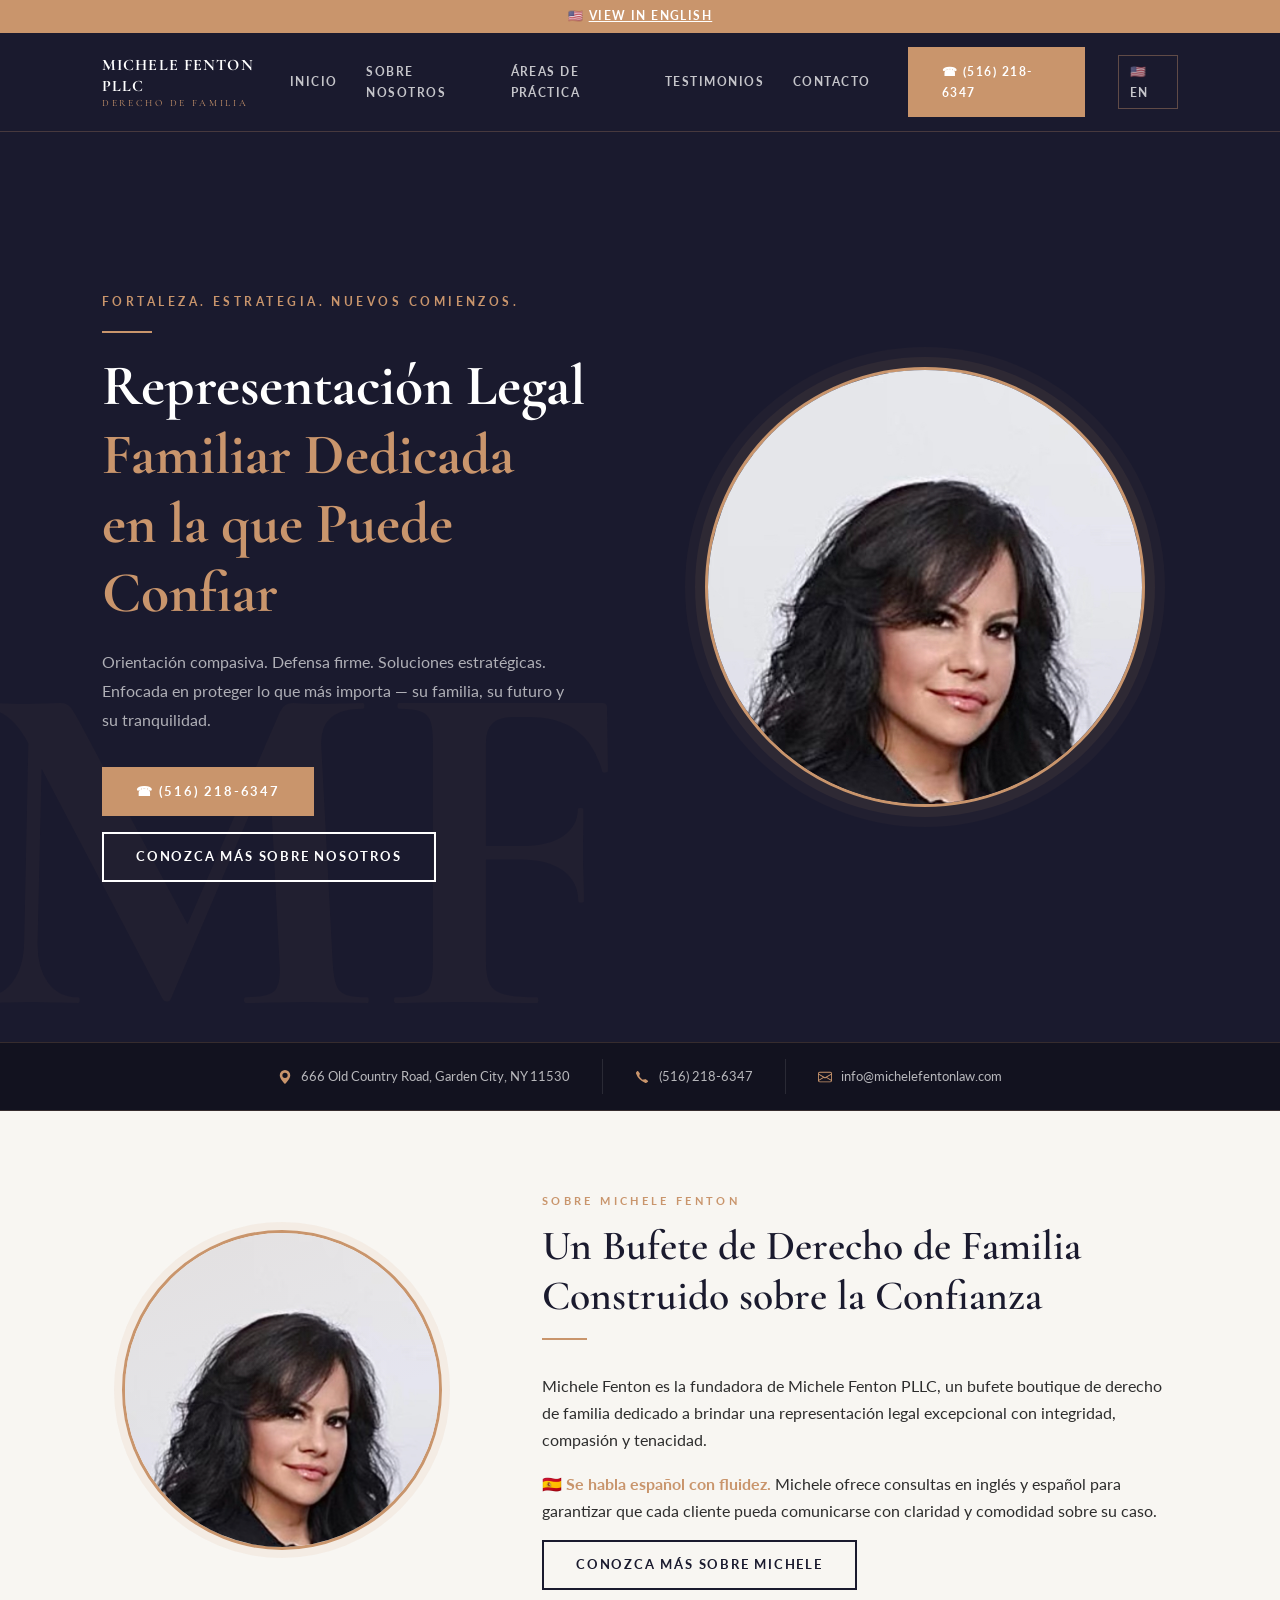
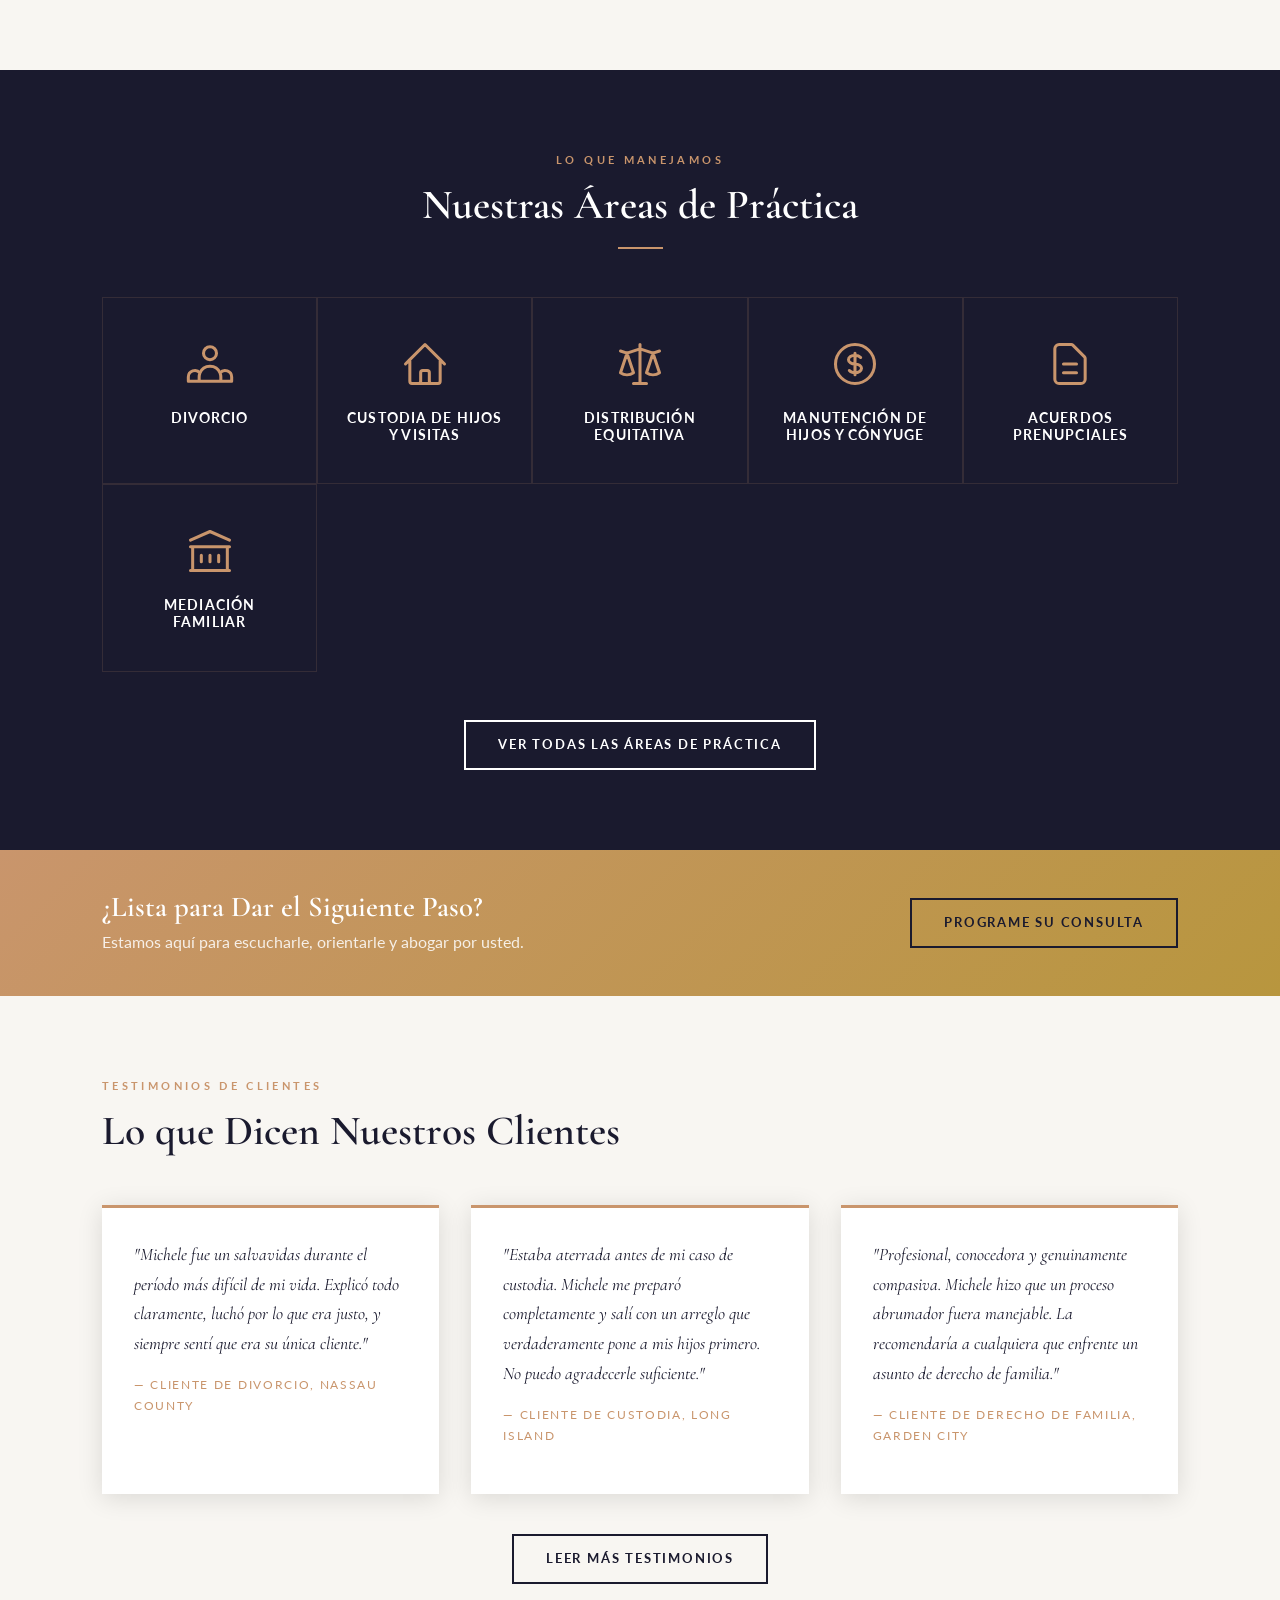
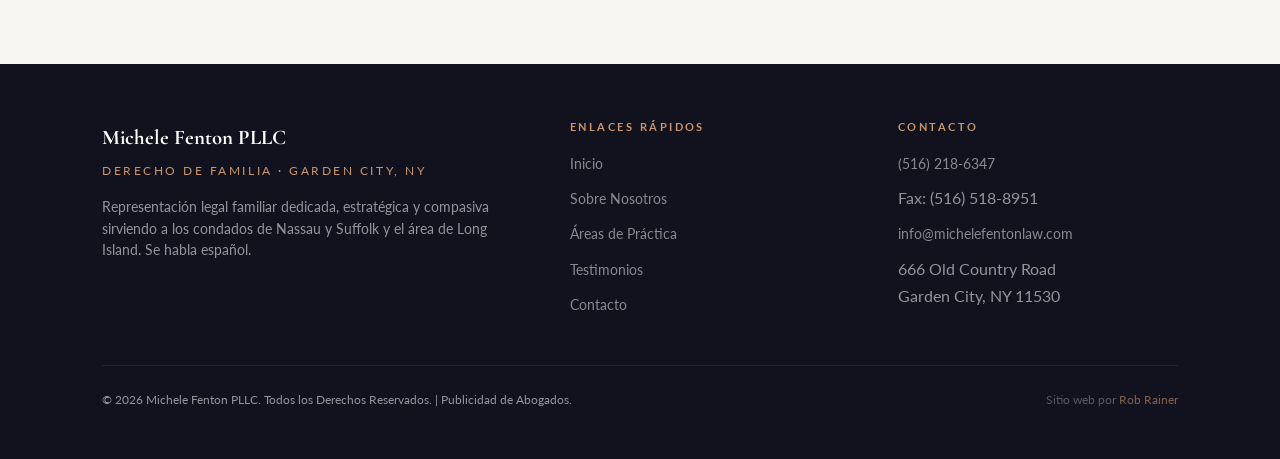
==== commit 264d90d7: "Fix nav button, restore ES toggle on homepage, add fax to info bar and footers" ====
--- a/es/index.html
+++ b/es/index.html
@@ -26,7 +26,7 @@
       <a href="servicios.html">Áreas de Práctica</a>
       <a href="testimonios.html">Testimonios</a>
       <a href="contacto.html">Contacto</a>
-      <a href="contacto.html" class="button primary">(516) 218-6347</a>
+      <a href="contacto.html" class="button primary">&#x260E; (516) 218-6347</a>
       <a href="../index.html" class="lang-toggle" title="English version">🇺🇸 EN</a>
     </nav>
   </div>
@@ -41,7 +41,7 @@
         <h1>Representación Legal<br><em>Familiar Dedicada<br>en la que Puede Confiar</em></h1>
         <p class="hero-sub">Orientación compasiva. Defensa firme. Soluciones estratégicas. Enfocada en proteger lo que más importa — su familia, su futuro y su tranquilidad.</p>
         <div class="hero-actions">
-          <a href="contacto.html" class="button primary">Programar una Consulta</a>
+          <a href="contacto.html" class="button primary">&#x260E; (516) 218-6347</a>
           <a href="sobre.html" class="button white">Conozca Más Sobre Nosotros</a>
         </div>
       </div>
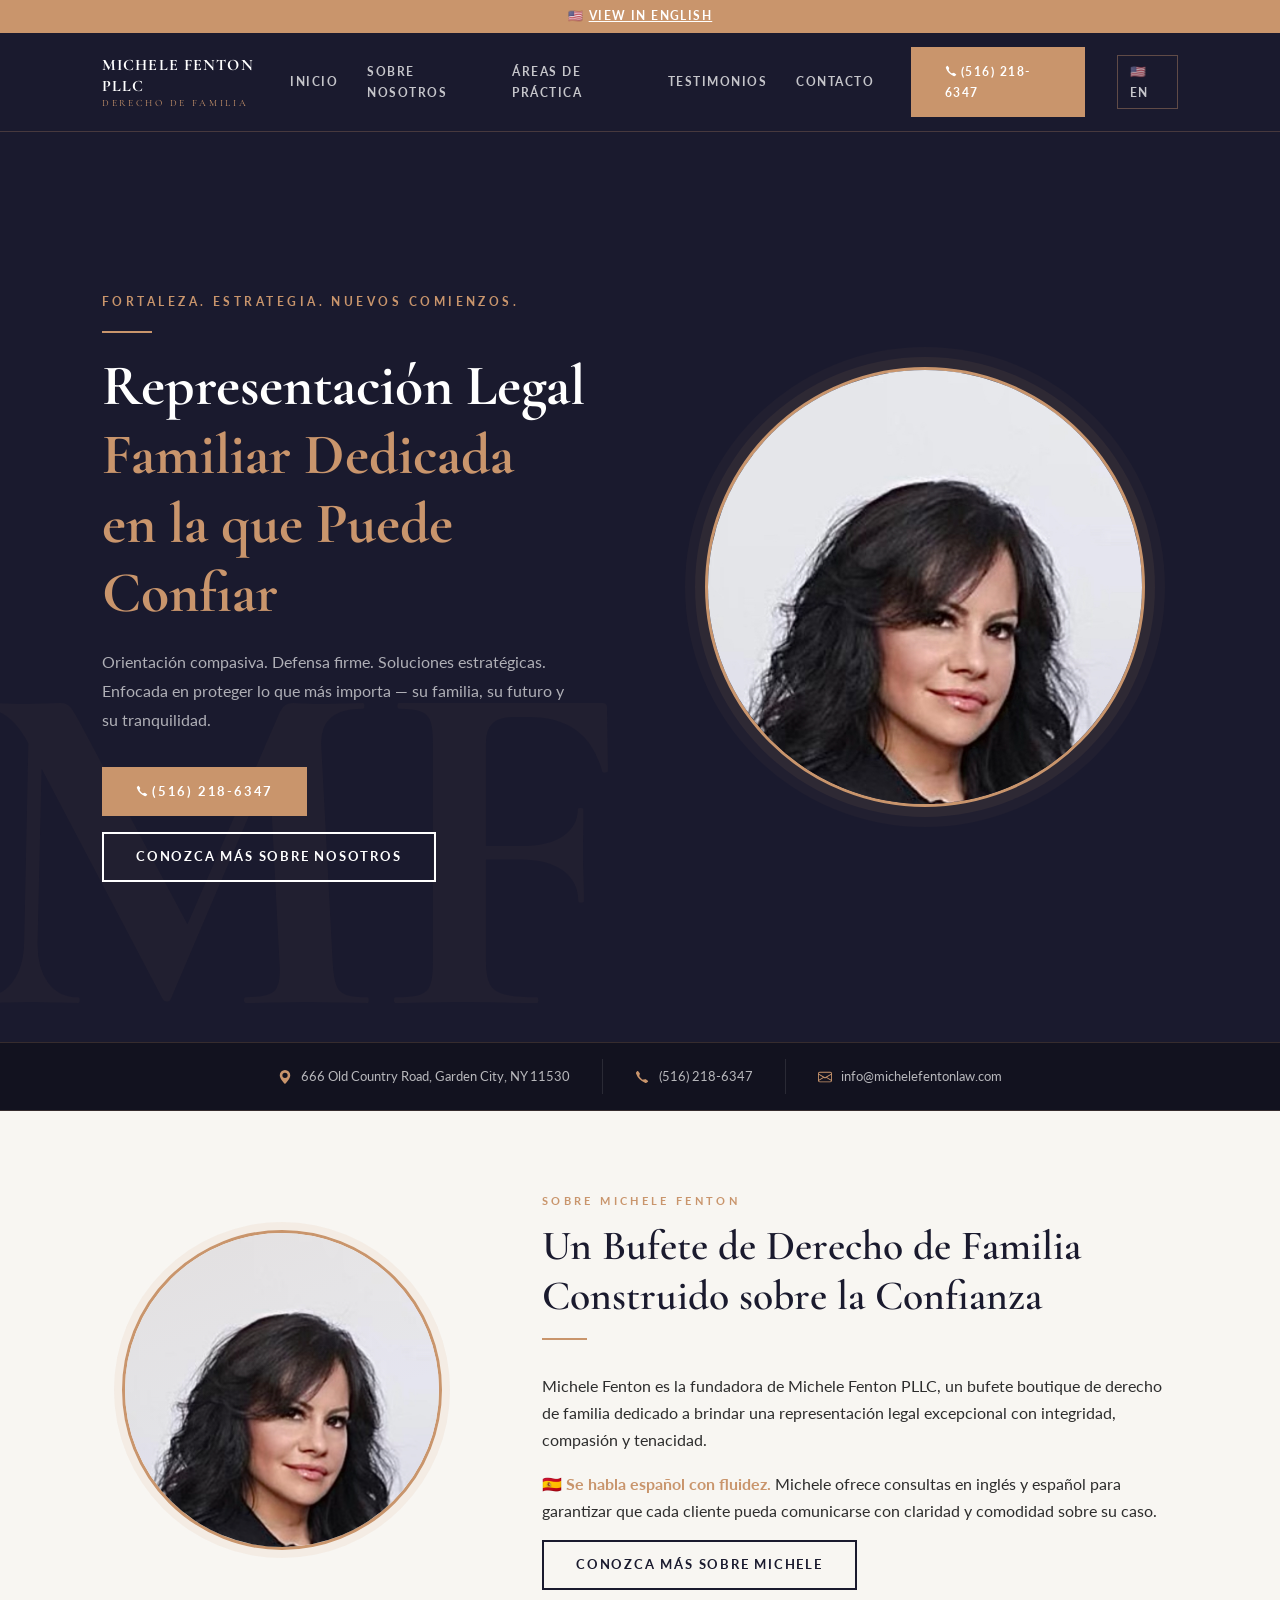
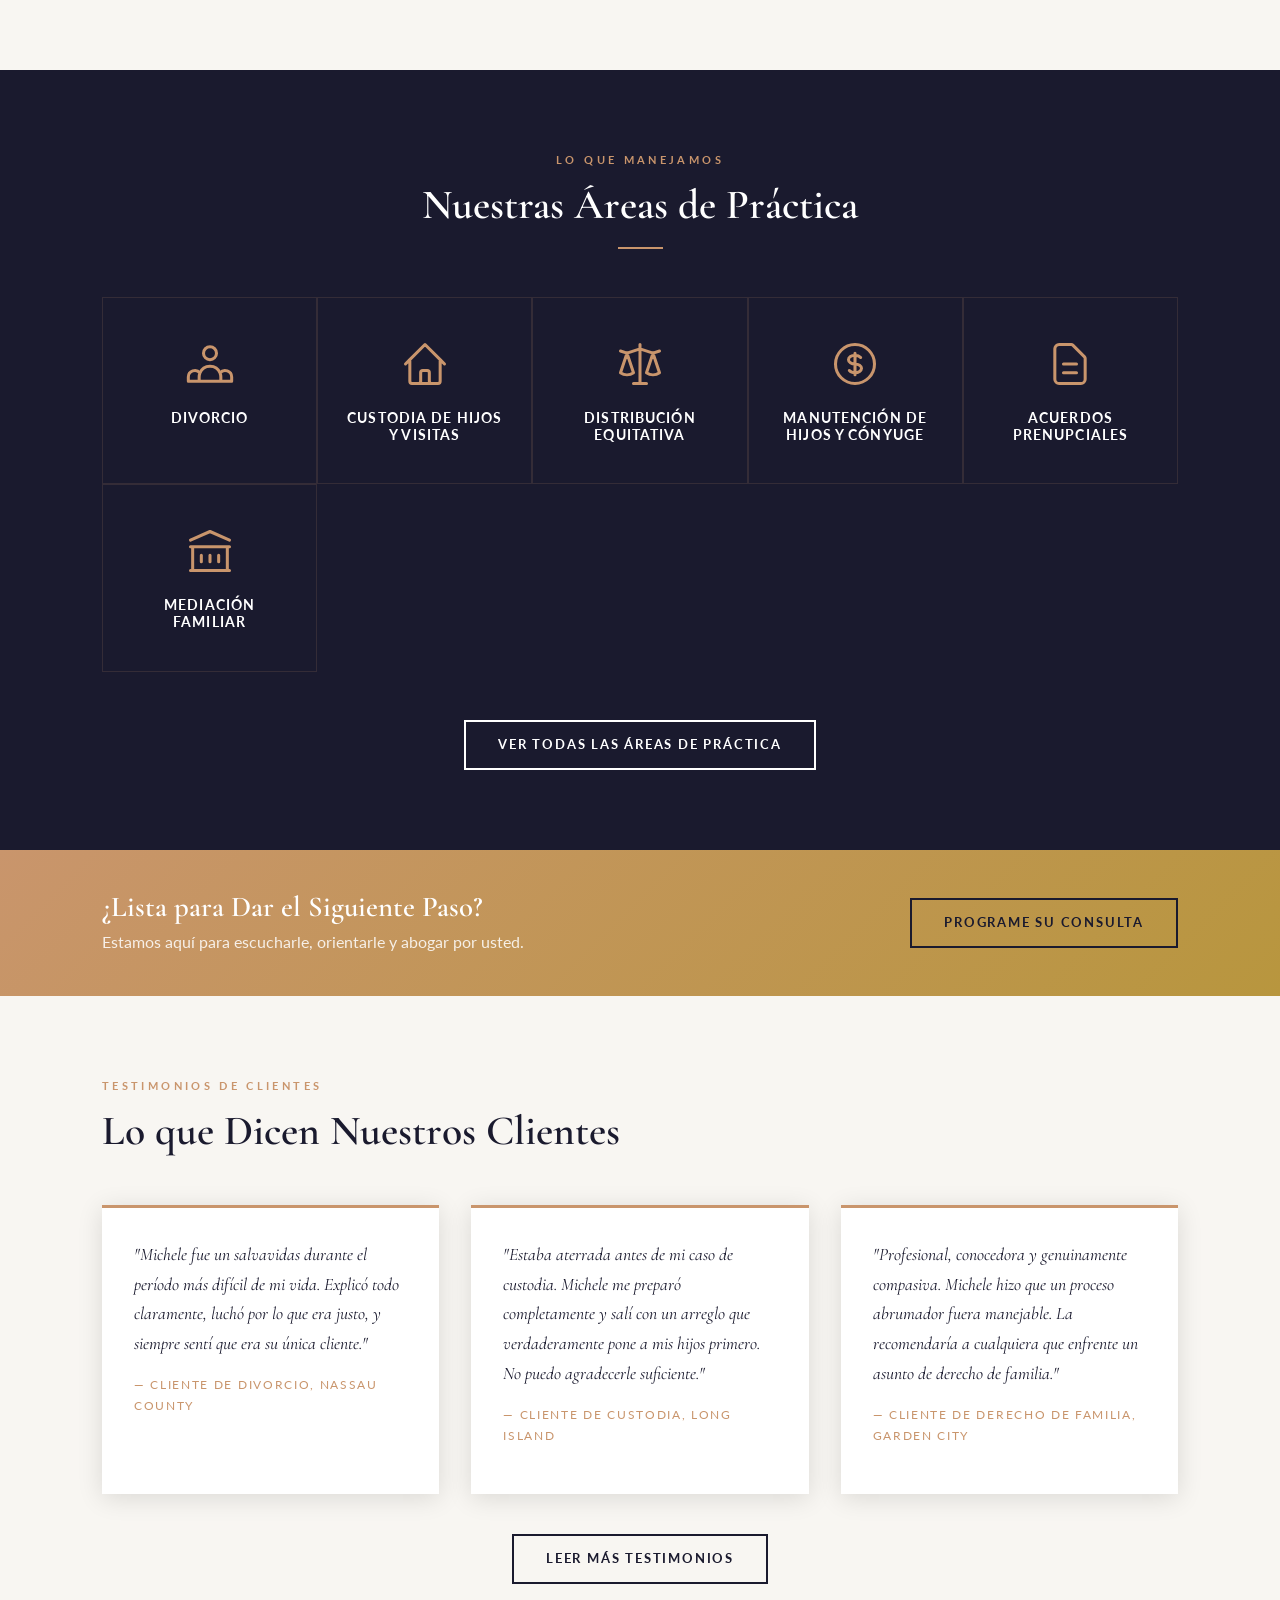
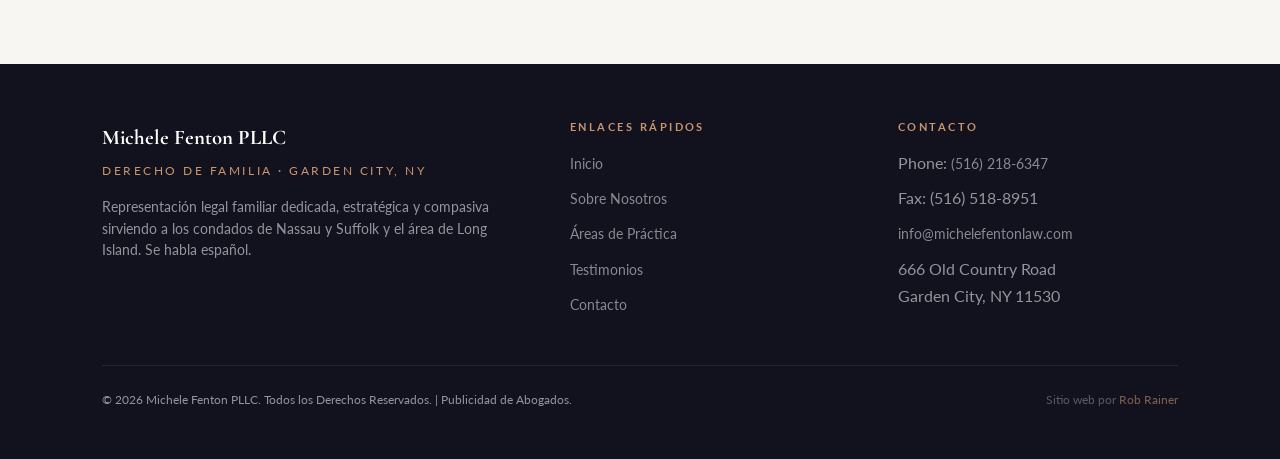
==== commit 4f35167e: "Fix nav phone icon, footer Phone/Fax labels, fax on contact page" ====
--- a/es/index.html
+++ b/es/index.html
@@ -26,7 +26,7 @@
       <a href="servicios.html">Áreas de Práctica</a>
       <a href="testimonios.html">Testimonios</a>
       <a href="contacto.html">Contacto</a>
-      <a href="contacto.html" class="button primary">&#x260E; (516) 218-6347</a>
+      <a href="contacto.html" class="button primary"><svg xmlns="http://www.w3.org/2000/svg" width="12" height="12" fill="currentColor" viewBox="0 0 16 16" style="vertical-align:-1px;margin-right:4px"><path d="M3.654 1.328a.678.678 0 0 0-1.015-.063L1.605 2.3c-.483.484-.661 1.169-.45 1.77a17.6 17.6 0 0 0 4.168 6.608 17.6 17.6 0 0 0 6.608 4.168c.601.211 1.286.033 1.77-.45l1.034-1.034a.678.678 0 0 0-.063-1.015l-2.307-1.794a.68.68 0 0 0-.58-.122l-2.19.547a1.745 1.745 0 0 1-1.657-.459L5.482 8.062a1.745 1.745 0 0 1-.46-1.657l.548-2.19a.68.68 0 0 0-.122-.58z"/></svg>(516) 218-6347</a>
       <a href="../index.html" class="lang-toggle" title="English version">🇺🇸 EN</a>
     </nav>
   </div>
@@ -41,7 +41,7 @@
         <h1>Representación Legal<br><em>Familiar Dedicada<br>en la que Puede Confiar</em></h1>
         <p class="hero-sub">Orientación compasiva. Defensa firme. Soluciones estratégicas. Enfocada en proteger lo que más importa — su familia, su futuro y su tranquilidad.</p>
         <div class="hero-actions">
-          <a href="contacto.html" class="button primary">&#x260E; (516) 218-6347</a>
+          <a href="contacto.html" class="button primary"><svg xmlns="http://www.w3.org/2000/svg" width="12" height="12" fill="currentColor" viewBox="0 0 16 16" style="vertical-align:-1px;margin-right:4px"><path d="M3.654 1.328a.678.678 0 0 0-1.015-.063L1.605 2.3c-.483.484-.661 1.169-.45 1.77a17.6 17.6 0 0 0 4.168 6.608 17.6 17.6 0 0 0 6.608 4.168c.601.211 1.286.033 1.77-.45l1.034-1.034a.678.678 0 0 0-.063-1.015l-2.307-1.794a.68.68 0 0 0-.58-.122l-2.19.547a1.745 1.745 0 0 1-1.657-.459L5.482 8.062a1.745 1.745 0 0 1-.46-1.657l.548-2.19a.68.68 0 0 0-.122-.58z"/></svg>(516) 218-6347</a>
           <a href="sobre.html" class="button white">Conozca Más Sobre Nosotros</a>
         </div>
       </div>
@@ -189,7 +189,7 @@
       <div class="footer-col">
         <h4>Contacto</h4>
         <ul>
-          <li><a href="tel:5162186347">(516) 218-6347</a></li>
+          <li>Phone: <a href="tel:5162186347">(516) 218-6347</a></li>
           <li>Fax: (516) 518-8951</li>
           <li><a href="mailto:info@michelefentonlaw.com">info@michelefentonlaw.com</a></li>
           <li>666 Old Country Road<br>Garden City, NY 11530</li>
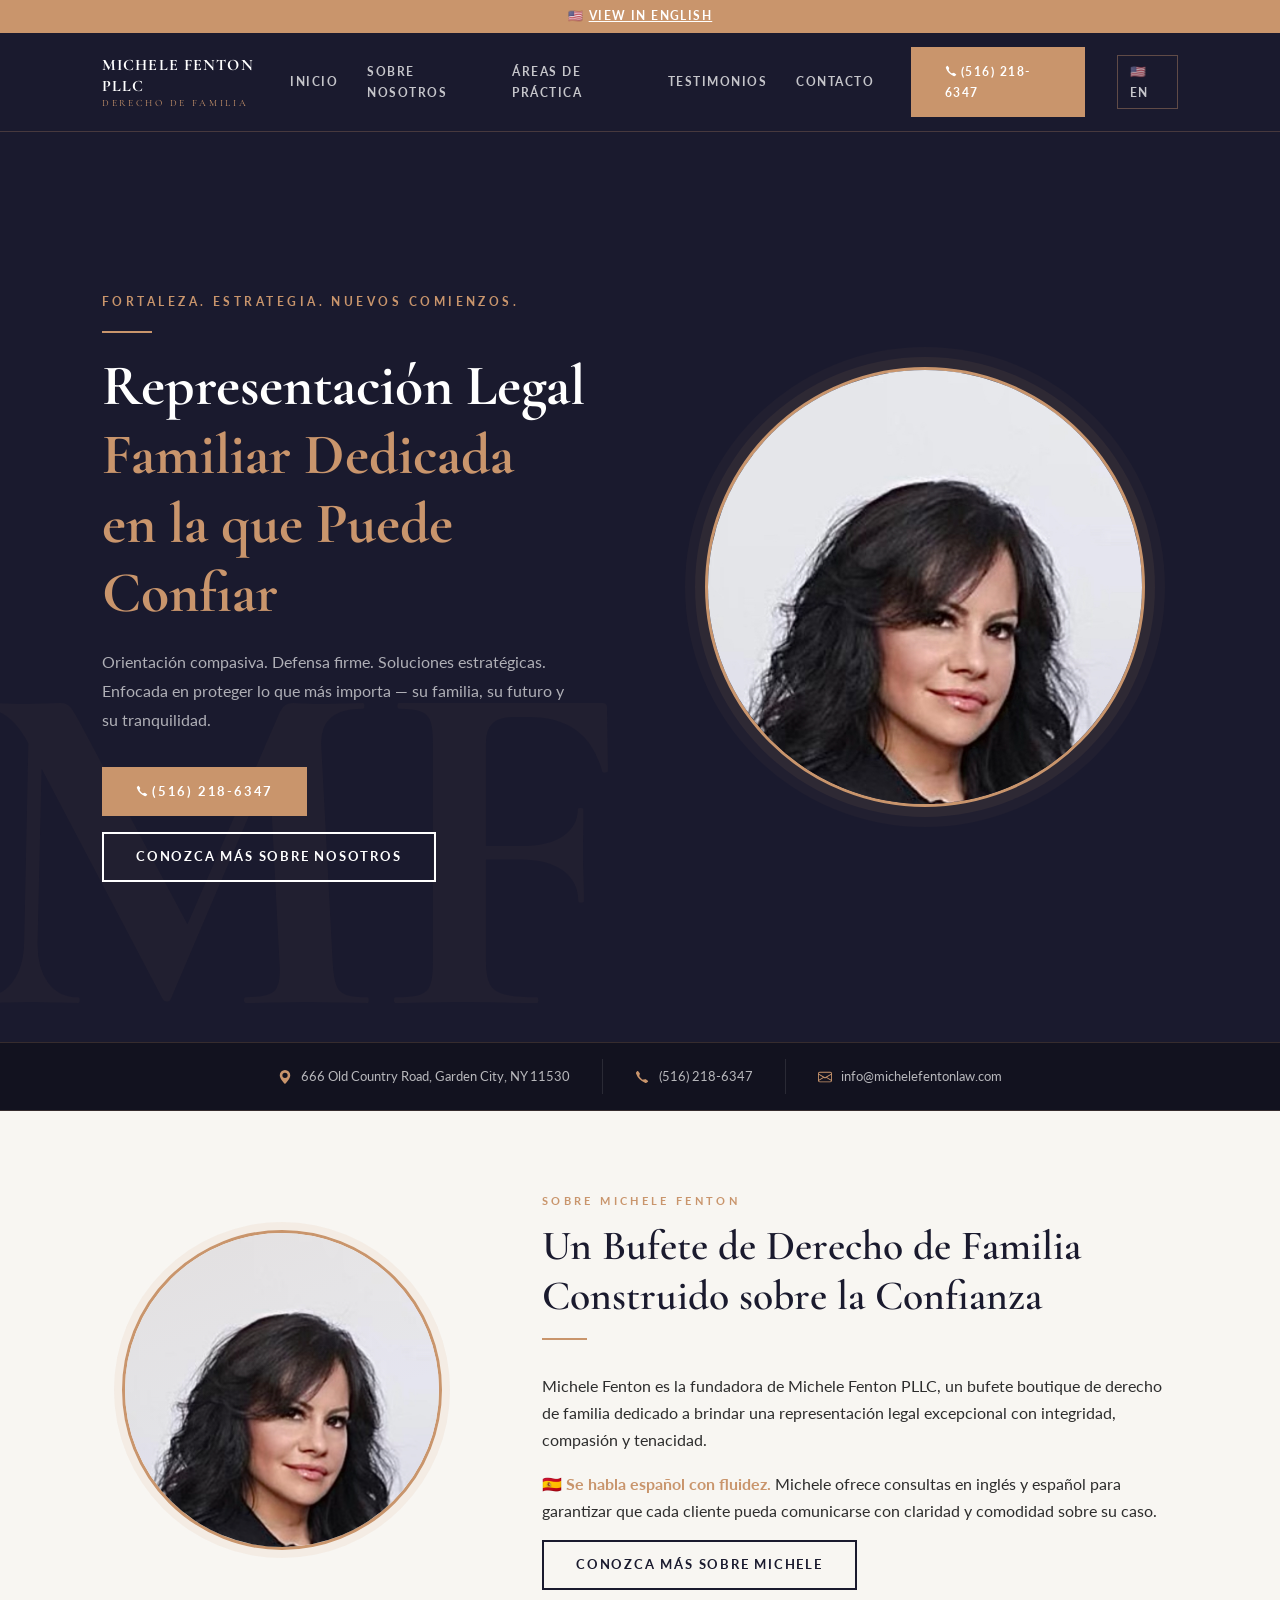
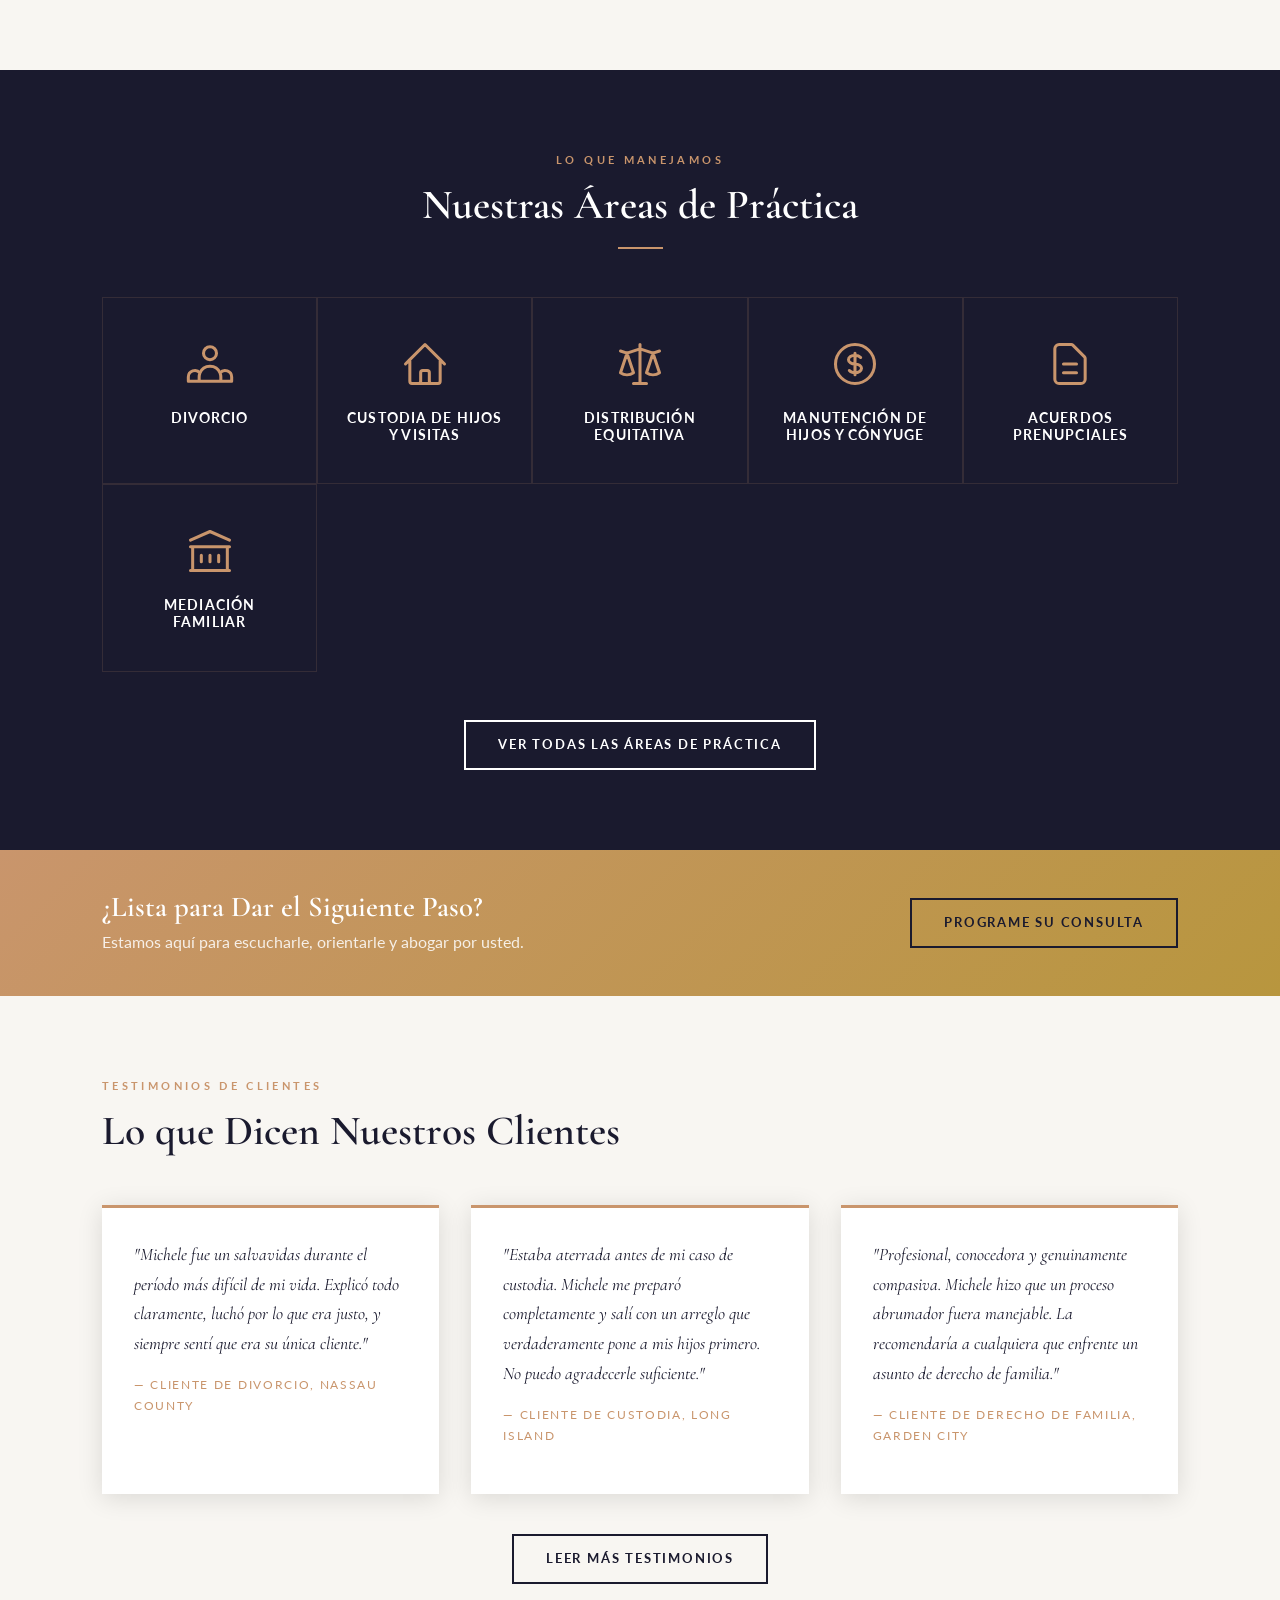
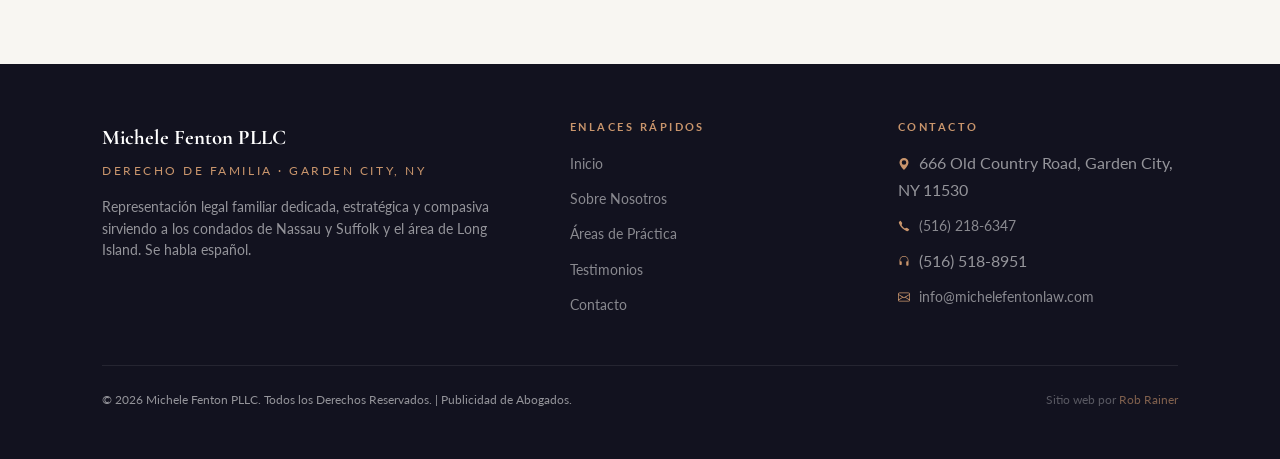
==== commit c77a313e: "Standardize footer contact column with icons across all pages" ====
--- a/es/index.html
+++ b/es/index.html
@@ -186,13 +186,22 @@
           <li><a href="contacto.html">Contacto</a></li>
         </ul>
       </div>
-      <div class="footer-col">
+            <div class="footer-col">
         <h4>Contacto</h4>
         <ul>
-          <li>Phone: <a href="tel:5162186347">(516) 218-6347</a></li>
-          <li>Fax: (516) 518-8951</li>
-          <li><a href="mailto:info@michelefentonlaw.com">info@michelefentonlaw.com</a></li>
-          <li>666 Old Country Road<br>Garden City, NY 11530</li>
+          <li>
+            <svg xmlns="http://www.w3.org/2000/svg" width="12" height="12" fill="currentColor" viewBox="0 0 16 16" style="margin-right:5px;vertical-align:-1px;color:#c9956c"><path d="M8 16s6-5.686 6-10A6 6 0 0 0 2 6c0 4.314 6 10 6 10m0-7a3 3 0 1 1 0-6 3 3 0 0 1 0 6"/></svg>
+            666 Old Country Road, Garden City, NY 11530
+          </li>
+          <li><a href="tel:5162186347">
+            <svg xmlns="http://www.w3.org/2000/svg" width="12" height="12" fill="currentColor" viewBox="0 0 16 16" style="margin-right:5px;vertical-align:-1px;color:#c9956c"><path d="M3.654 1.328a.678.678 0 0 0-1.015-.063L1.605 2.3c-.483.484-.661 1.169-.45 1.77a17.6 17.6 0 0 0 4.168 6.608 17.6 17.6 0 0 0 6.608 4.168c.601.211 1.286.033 1.77-.45l1.034-1.034a.678.678 0 0 0-.063-1.015l-2.307-1.794a.68.68 0 0 0-.58-.122l-2.19.547a1.745 1.745 0 0 1-1.657-.459L5.482 8.062a1.745 1.745 0 0 1-.46-1.657l.548-2.19a.68.68 0 0 0-.122-.58z"/></svg>
+            (516) 218-6347</a></li>
+          <li>
+            <svg xmlns="http://www.w3.org/2000/svg" width="12" height="12" fill="currentColor" viewBox="0 0 16 16" style="margin-right:5px;vertical-align:-1px;color:#c9956c"><path d="M8 1a5 5 0 0 0-5 5v1h1a1 1 0 0 1 1 1v3a1 1 0 0 1-1 1H3a1 1 0 0 1-1-1V6a6 6 0 1 1 12 0v6a1 1 0 0 1-1 1h-1a1 1 0 0 1-1-1V8a1 1 0 0 1 1-1h1V6a5 5 0 0 0-5-5"/></svg>
+            (516) 518-8951</li>
+          <li><a href="mailto:info@michelefentonlaw.com">
+            <svg xmlns="http://www.w3.org/2000/svg" width="12" height="12" fill="currentColor" viewBox="0 0 16 16" style="margin-right:5px;vertical-align:-1px;color:#c9956c"><path d="M0 4a2 2 0 0 1 2-2h12a2 2 0 0 1 2 2v8a2 2 0 0 1-2 2H2a2 2 0 0 1-2-2zm2-1a1 1 0 0 0-1 1v.217l7 4.2 7-4.2V4a1 1 0 0 0-1-1zm13 2.383-4.708 2.825L15 11.105zm-.034 6.876-5.64-3.471L8 9.583l-1.326-.795-5.64 3.47A1 1 0 0 0 2 13h12a1 1 0 0 0 .966-.741M1 11.105l4.708-2.897L1 5.383z"/></svg>
+            info@michelefentonlaw.com</a></li>
         </ul>
       </div>
     </div>
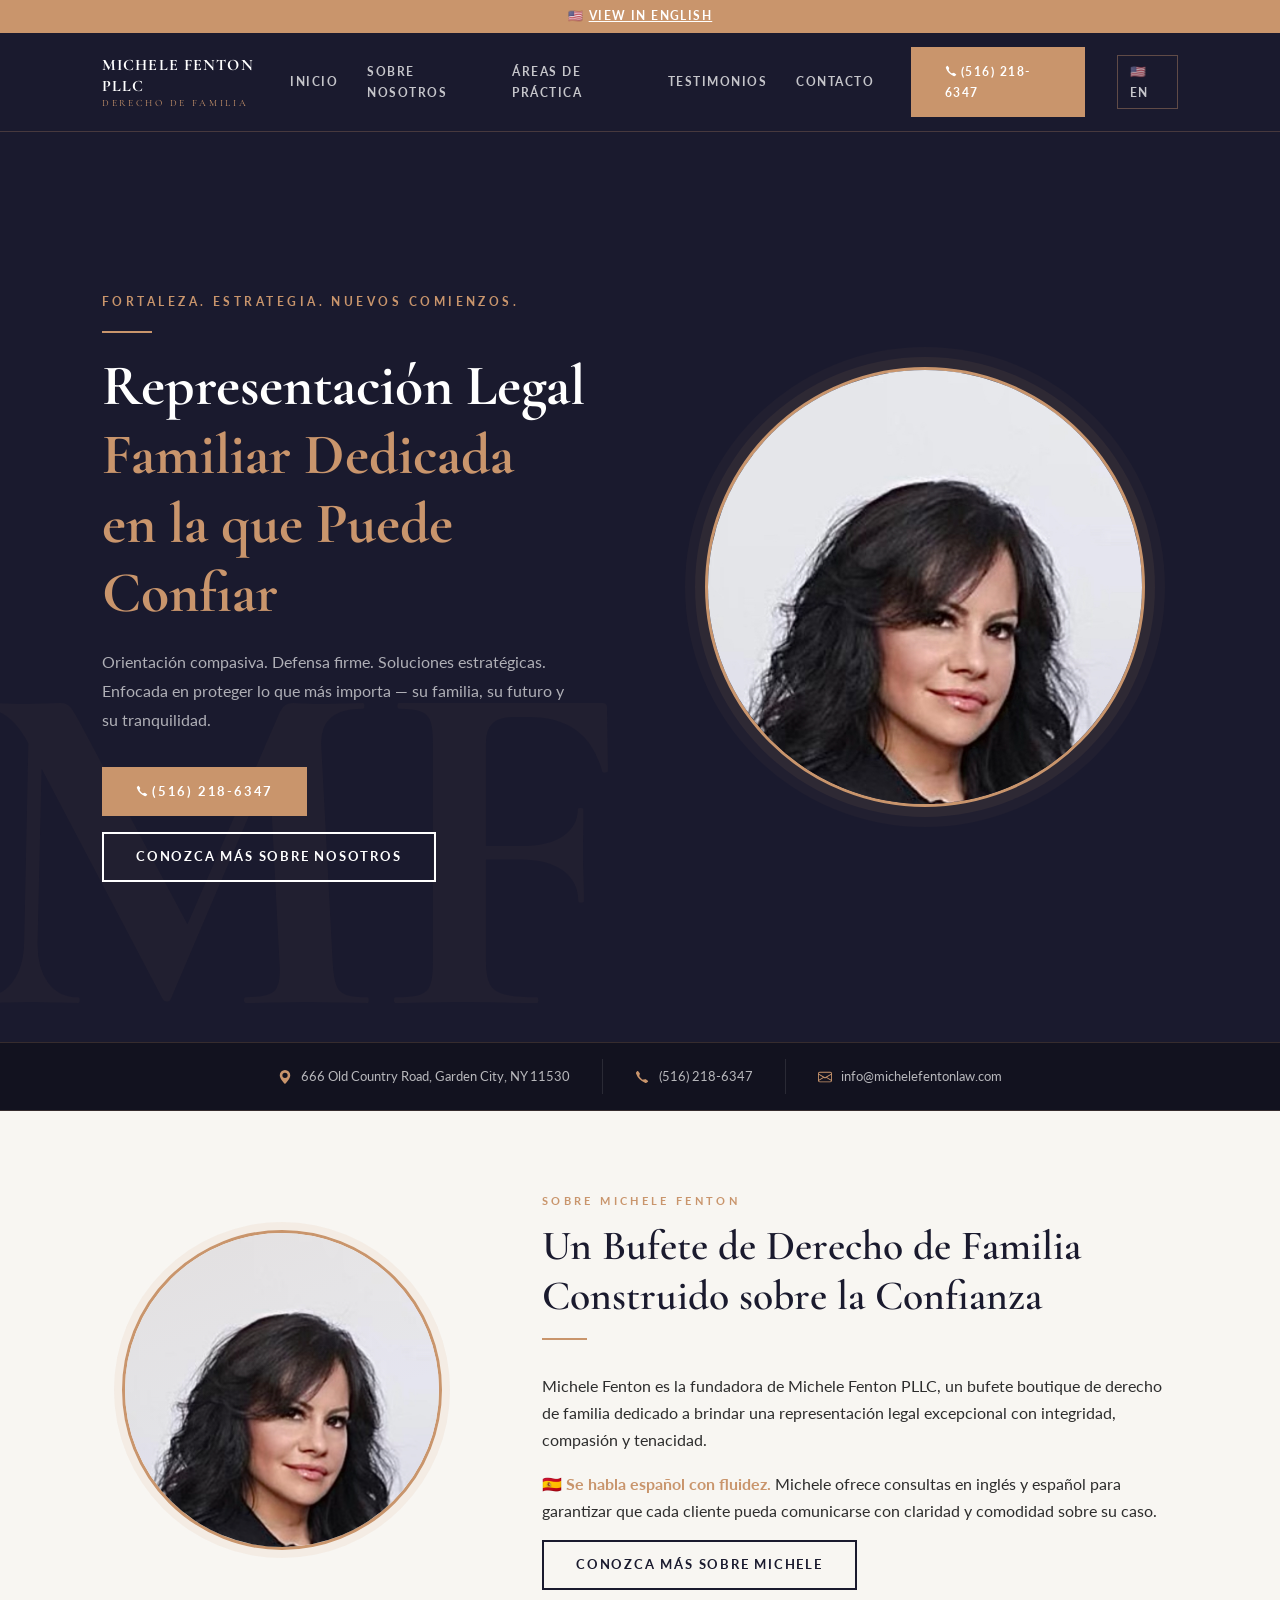
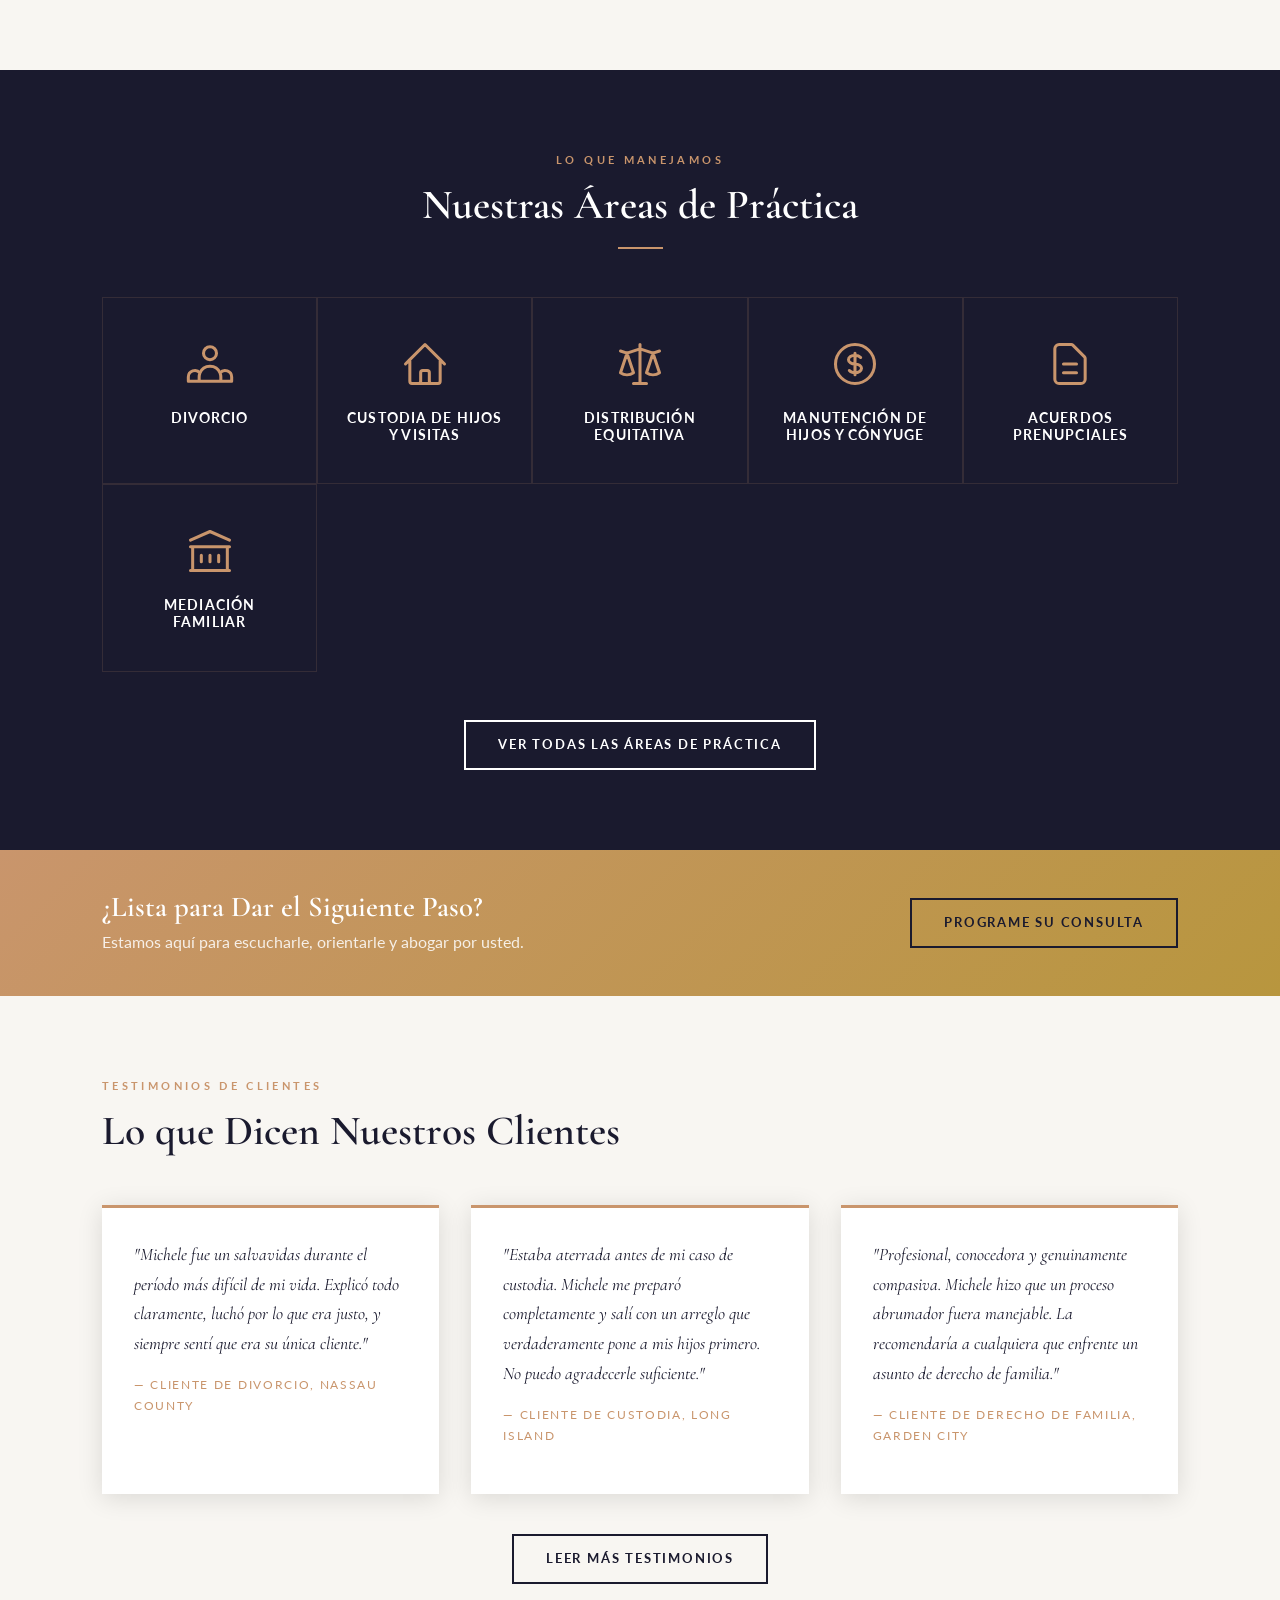
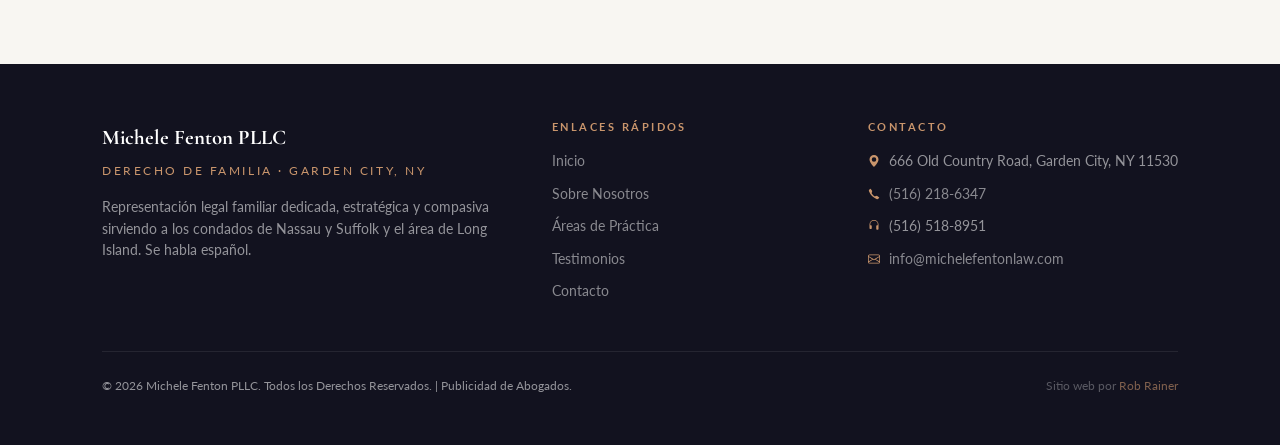
==== commit aa6932ce: "Bump CSS version to bust cache" ====
--- a/es/index.html
+++ b/es/index.html
@@ -5,7 +5,7 @@
   <meta name="viewport" content="width=device-width, initial-scale=1.0">
   <title>Michele Fenton PLLC – Derecho de Familia | Garden City, NY</title>
   <meta name="description" content="Michele Fenton PLLC es un bufete de derecho de familia en Garden City que sirve a los condados de Nassau y Suffolk y el área de Long Island. Representación dedicada, estratégica y compasiva. Se habla español.">
-  <link rel="stylesheet" href="../css/styles.css?v=3">
+  <link rel="stylesheet" href="../css/styles.css?v=4">
 </head>
 <body>
 
--- a/css/styles.css
+++ b/css/styles.css
@@ -574,3 +574,23 @@
   color: var(--white);
 }
 .lang-bar a { color: var(--white); text-decoration: underline; }
+
+/* Ensure consistent font size in footer contact column */
+.footer-col ul li,
+.footer-col ul li a {
+  font-size: 0.85rem;
+}
+
+/* Footer contact column - consistent sizing and no address wrap */
+.footer-col ul li,
+.footer-col ul li a,
+.footer-col ul li svg {
+  font-size: 0.85rem !important;
+  white-space: nowrap;
+}
+
+/* Footer contact - force consistent font size */
+.site-footer .footer-col ul li { font-size: 0.85rem !important; line-height: 1.8; }
+.site-footer .footer-col ul li a { font-size: 0.85rem !important; }
+.site-footer .footer-col ul li,
+.site-footer .footer-col ul li a { white-space: nowrap; overflow: hidden; text-overflow: ellipsis; }
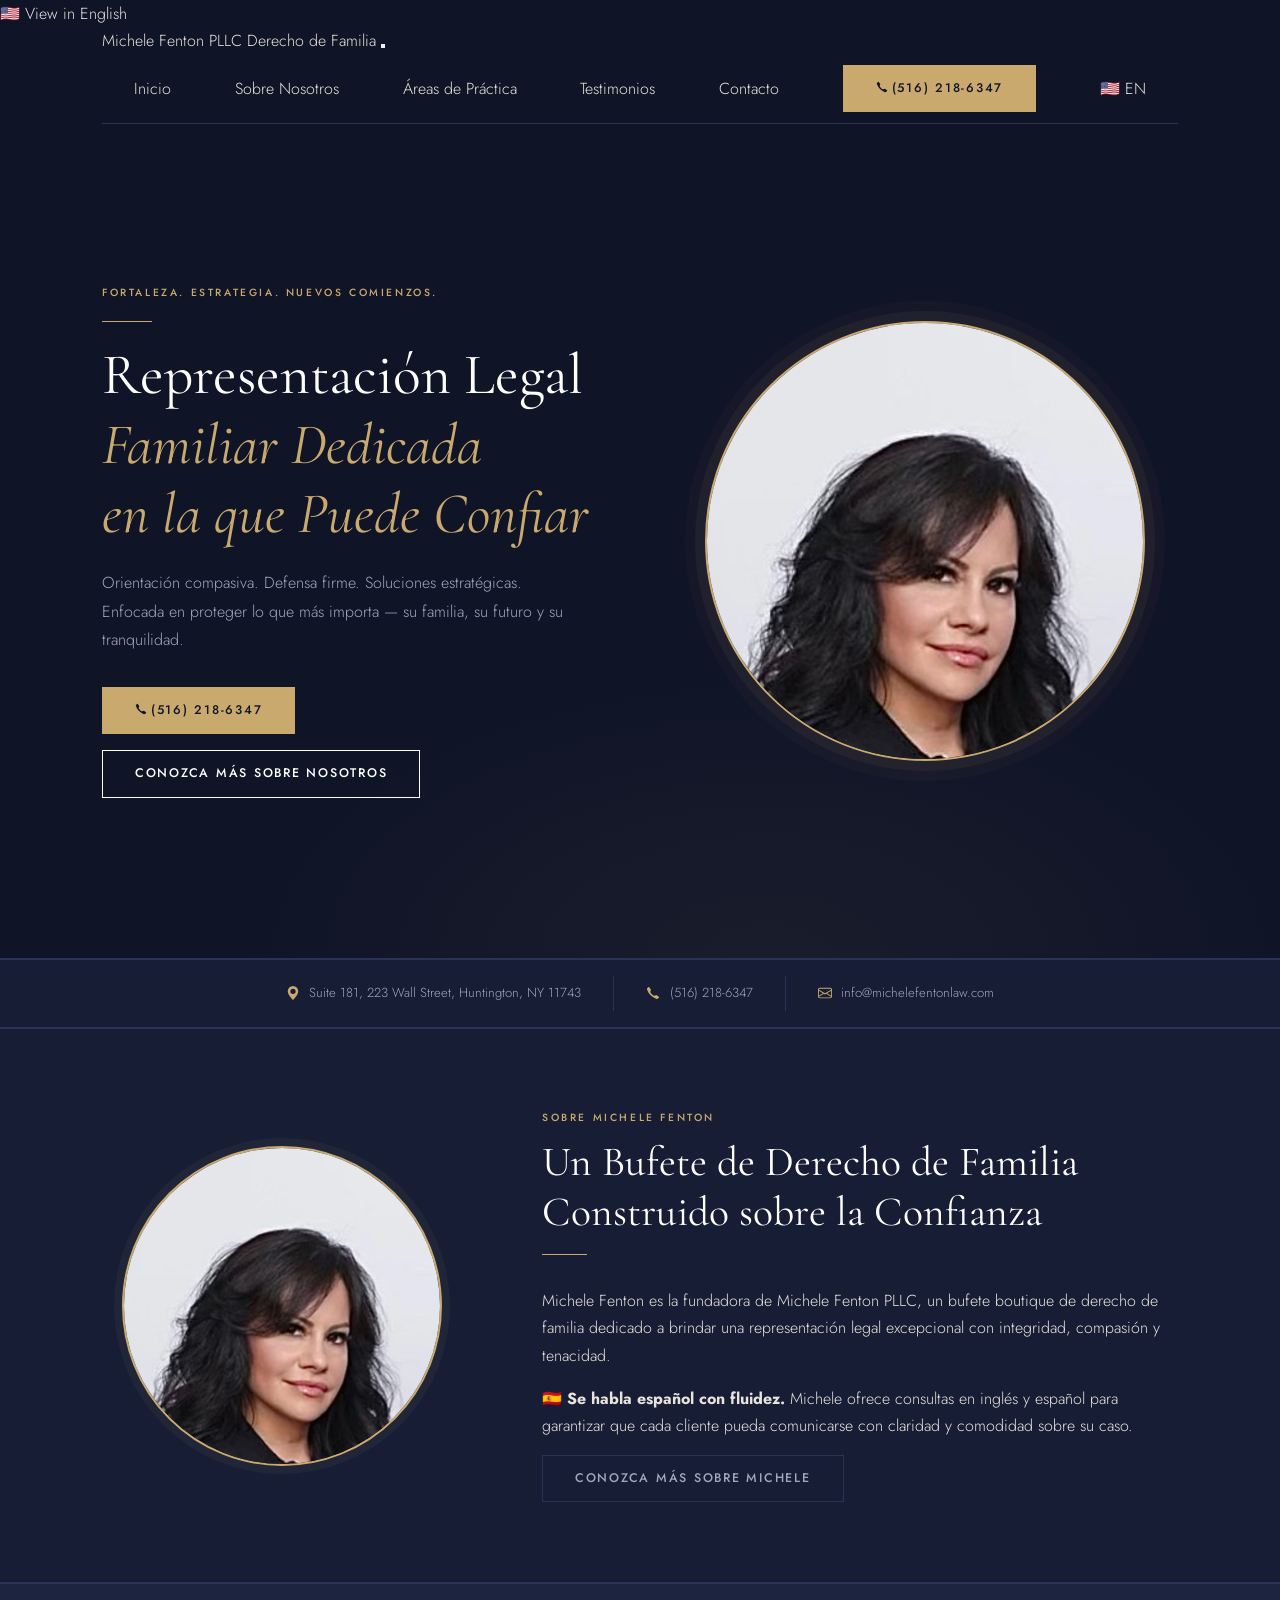
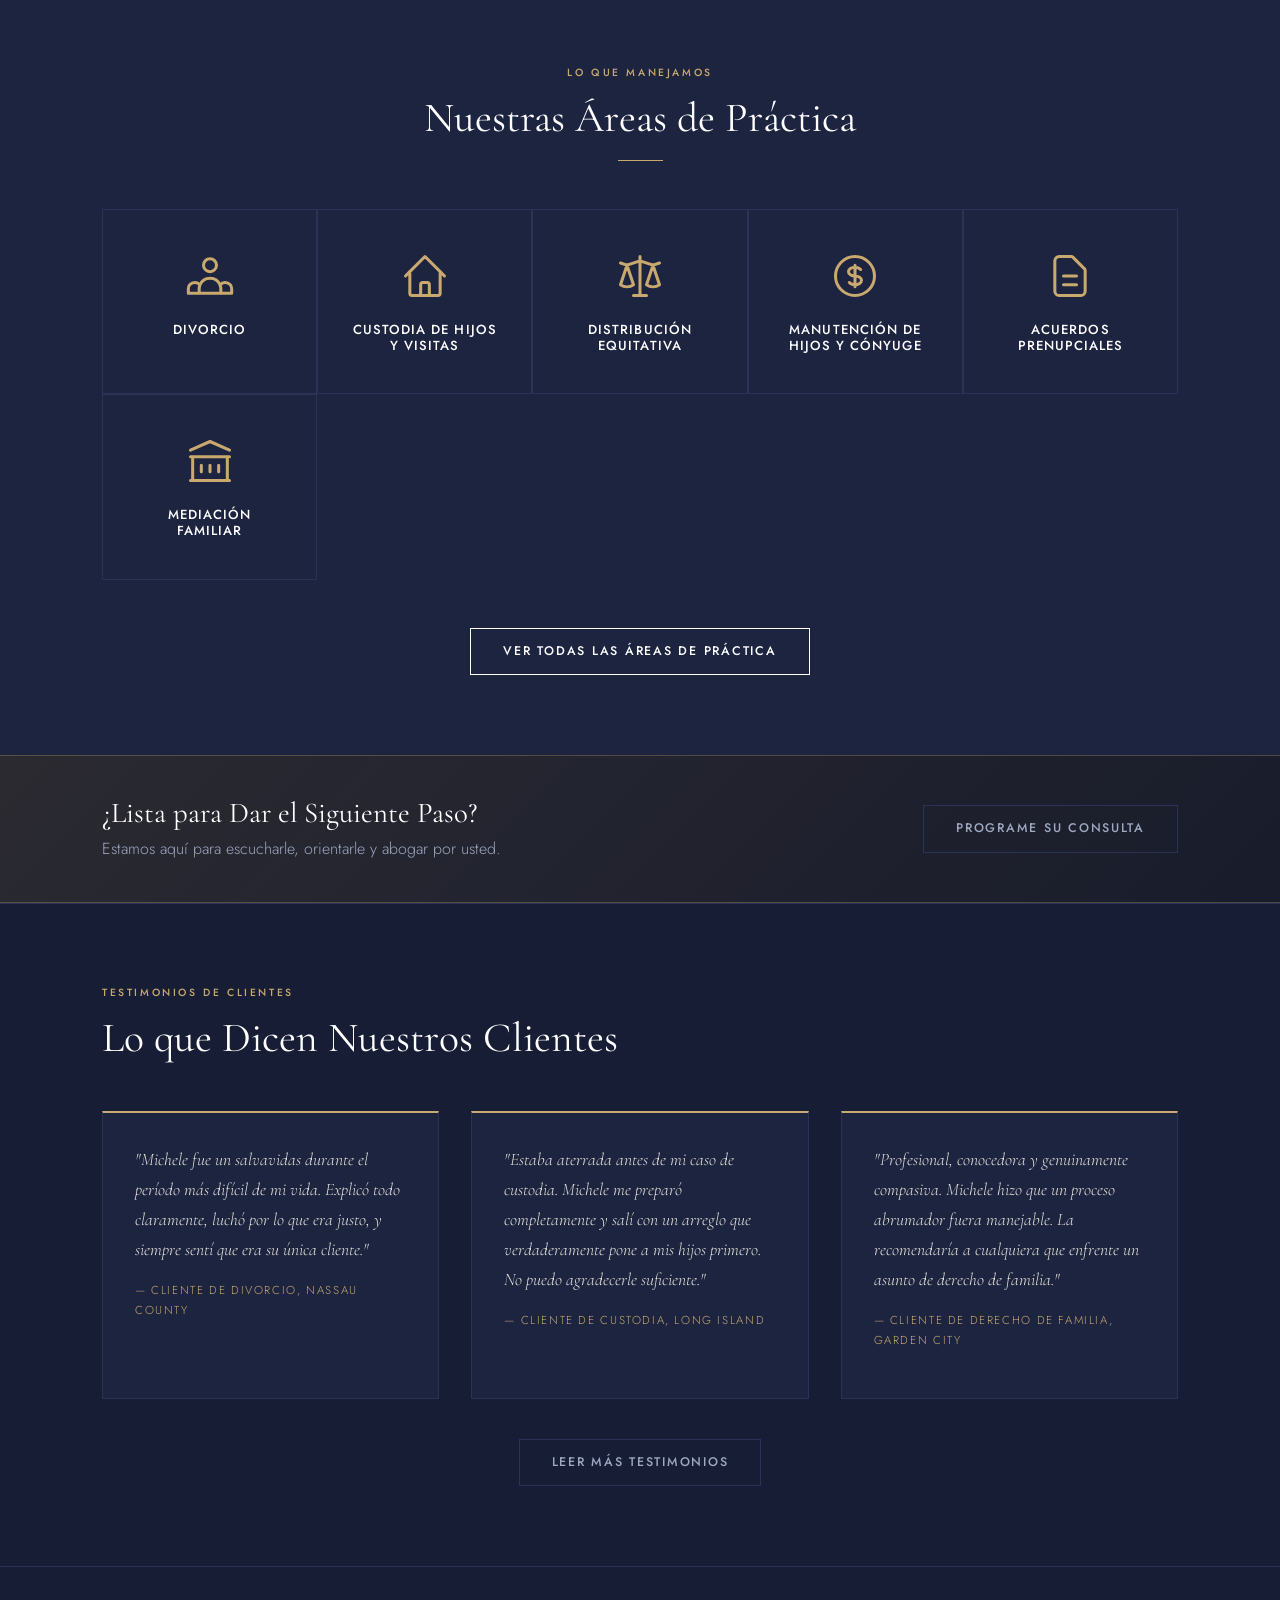
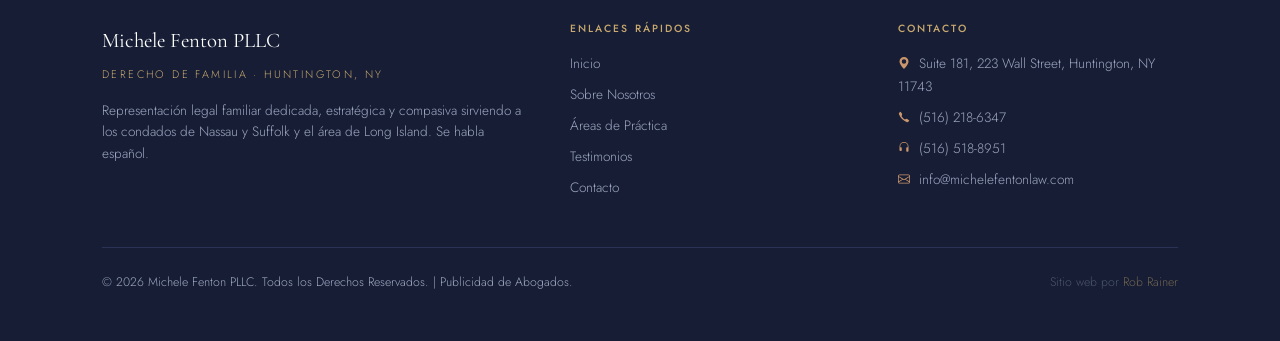
==== commit d50f621b: "Update office address to Suite 181, 223 Wall Street, Huntington NY 11743" ====
--- a/es/index.html
+++ b/es/index.html
@@ -59,7 +59,7 @@
     <div class="info-bar-inner">
       <div class="info-bar-item">
         <svg xmlns="http://www.w3.org/2000/svg" width="14" height="14" fill="currentColor" viewBox="0 0 16 16"><path d="M8 16s6-5.686 6-10A6 6 0 0 0 2 6c0 4.314 6 10 6 10m0-7a3 3 0 1 1 0-6 3 3 0 0 1 0 6"/></svg>
-        666 Old Country Road, Garden City, NY 11530
+        Suite 181, 223 Wall Street, Huntington, NY 11743
       </div>
       <div class="info-bar-item">
         <svg xmlns="http://www.w3.org/2000/svg" width="14" height="14" fill="currentColor" viewBox="0 0 16 16"><path d="M3.654 1.328a.678.678 0 0 0-1.015-.063L1.605 2.3c-.483.484-.661 1.169-.45 1.77a17.6 17.6 0 0 0 4.168 6.608 17.6 17.6 0 0 0 6.608 4.168c.601.211 1.286.033 1.77-.45l1.034-1.034a.678.678 0 0 0-.063-1.015l-2.307-1.794a.68.68 0 0 0-.58-.122l-2.19.547a1.745 1.745 0 0 1-1.657-.459L5.482 8.062a1.745 1.745 0 0 1-.46-1.657l.548-2.19a.68.68 0 0 0-.122-.58z"/></svg>
@@ -173,7 +173,7 @@
     <div class="footer-grid">
       <div>
         <div class="footer-brand">Michele Fenton PLLC</div>
-        <div class="footer-tagline">Derecho de Familia · Garden City, NY</div>
+        <div class="footer-tagline">Derecho de Familia · Huntington, NY</div>
         <p class="footer-desc">Representación legal familiar dedicada, estratégica y compasiva sirviendo a los condados de Nassau y Suffolk y el área de Long Island. Se habla español.</p>
       </div>
       <div class="footer-col">
@@ -191,7 +191,7 @@
         <ul>
           <li>
             <svg xmlns="http://www.w3.org/2000/svg" width="12" height="12" fill="currentColor" viewBox="0 0 16 16" style="margin-right:5px;vertical-align:-1px;color:#c9956c"><path d="M8 16s6-5.686 6-10A6 6 0 0 0 2 6c0 4.314 6 10 6 10m0-7a3 3 0 1 1 0-6 3 3 0 0 1 0 6"/></svg>
-            666 Old Country Road, Garden City, NY 11530
+            Suite 181, 223 Wall Street, Huntington, NY 11743
           </li>
           <li><a href="tel:5162186347">
             <svg xmlns="http://www.w3.org/2000/svg" width="12" height="12" fill="currentColor" viewBox="0 0 16 16" style="margin-right:5px;vertical-align:-1px;color:#c9956c"><path d="M3.654 1.328a.678.678 0 0 0-1.015-.063L1.605 2.3c-.483.484-.661 1.169-.45 1.77a17.6 17.6 0 0 0 4.168 6.608 17.6 17.6 0 0 0 6.608 4.168c.601.211 1.286.033 1.77-.45l1.034-1.034a.678.678 0 0 0-.063-1.015l-2.307-1.794a.68.68 0 0 0-.58-.122l-2.19.547a1.745 1.745 0 0 1-1.657-.459L5.482 8.062a1.745 1.745 0 0 1-.46-1.657l.548-2.19a.68.68 0 0 0-.122-.58z"/></svg>
--- a/css/styles.css
+++ b/css/styles.css
@@ -1,32 +1,29 @@
 /* =========================================
    MICHELE FENTON PLLC
-   Dark charcoal + Rose Gold + Warm Gold
-   Inspired by sample design
+   Dark Navy + Gold — Unified Design System
+   Matches child-support.html aesthetic
    ========================================= */
 
-@import url('https://fonts.googleapis.com/css2?family=Cormorant+Garamond:ital,wght@0,400;0,600;0,700;1,400;1,600&family=Lato:wght@300;400;700&display=swap');
+@import url('https://fonts.googleapis.com/css2?family=Cormorant+Garamond:ital,wght@0,400;0,600;1,400&family=Jost:wght@300;400;500;600&display=swap');
 
 *, *::before, *::after { box-sizing: border-box; margin: 0; padding: 0; }
 
 :root {
-  --dark:       #12121f;
-  --dark2:      #1a1a2e;
-  --dark3:      #22223a;
-  --rosegold:   #c9956c;
-  --rosegold2:  #e0b491;
-  --gold:       #b8963e;
-  --gold2:      #d4af5a;
-  --cream:      #f5f0e8;
-  --light:      #f8f6f2;
+  --navy:       #0f1427;
+  --navy2:      #161d35;
+  --navy3:      #1c2440;
+  --gold:       #c9a96e;
+  --gold2:      #b8934e;
+  --gold-light: #e8d5b0;
+  --border:     #2a3356;
+  --text-light: #e8e4dc;
+  --text-muted: #9ea8c0;
   --white:      #ffffff;
-  --gray:       #6b7280;
-  --text:       #2d2d2d;
   --transition: 0.25s ease;
-  --shadow:     0 4px 24px rgba(0,0,0,0.12);
 }
 
 html { scroll-behavior: smooth; }
-body { font-family: 'Lato', sans-serif; font-weight: 400; color: var(--text); background: var(--white); line-height: 1.7; }
+body { font-family: 'Jost', sans-serif; font-weight: 300; color: var(--text-light); background: var(--navy); line-height: 1.7; }
 img  { max-width: 100%; display: block; }
 a    { color: inherit; text-decoration: none; }
 p    { margin-bottom: 1rem; }
@@ -34,563 +31,490 @@
 .wrap { max-width: 1140px; margin: 0 auto; padding: 0 2rem; }
 
 /* ---- TYPOGRAPHY ---- */
-h1,h2,h3,h4 { font-family:'Cormorant Garamond',serif; line-height:1.2; color:var(--dark2); }
-h1 { font-size: clamp(2.2rem,5vw,3.6rem); font-weight:700; }
-h2 { font-size: clamp(1.7rem,3.5vw,2.6rem); font-weight:600; }
-h3 { font-size:1.35rem; font-weight:600; }
+h1,h2,h3,h4 { font-family: 'Cormorant Garamond', serif; line-height: 1.2; color: var(--white); }
+h1 { font-size: clamp(2.2rem,5vw,3.6rem); font-weight: 400; }
+h2 { font-size: clamp(1.7rem,3.5vw,2.6rem); font-weight: 400; }
+h3 { font-size: 1.35rem; font-weight: 400; }
 
 /* ---- BUTTONS ---- */
 .button {
-  display:inline-block; padding:0.75rem 2rem;
-  font-family:'Lato',sans-serif; font-size:0.8rem; font-weight:700;
-  letter-spacing:0.14em; text-transform:uppercase;
-  border:2px solid var(--rosegold); color:var(--rosegold);
-  background:transparent; cursor:pointer;
-  transition:background var(--transition),color var(--transition);
-}
-.button:hover { background:var(--rosegold); color:var(--white); }
-.button.primary { background:var(--rosegold); color:var(--white); border-color:var(--rosegold); }
-.button.primary:hover { background:var(--rosegold2); border-color:var(--rosegold2); }
-.button.dark { border-color:var(--dark2); color:var(--dark2); }
-.button.dark:hover { background:var(--dark2); color:var(--white); }
-.button.white { border-color:var(--white); color:var(--white); }
-.button.white:hover { background:var(--white); color:var(--dark2); }
-
-/* ========================================
-   HEADER
-   ======================================== */
-.site-header {
-  position:sticky; top:0; z-index:100;
-  background:var(--dark2);
-  border-bottom:1px solid rgba(201,149,108,0.25);
-}
-.site-header .wrap {
-  display:flex; align-items:center;
-  justify-content:space-between;
-  padding-top:0.85rem; padding-bottom:0.85rem;
-}
-.brand {
-  font-family:'Cormorant Garamond',serif;
-  font-size:1rem; font-weight:700;
-  letter-spacing:0.07em; color:var(--white);
-  text-transform:uppercase; line-height:1.3;
-}
-.brand span {
-  display:block; font-size:0.6rem; font-weight:400;
-  color:var(--rosegold); letter-spacing:0.28em; text-transform:uppercase;
-}
-.nav { display:flex; align-items:center; gap:1.8rem; }
-.nav a {
-  font-size:0.78rem; letter-spacing:0.12em; text-transform:uppercase;
-  color:rgba(255,255,255,0.75); font-weight:700;
-  transition:color var(--transition);
-}
-.nav a:hover { color:var(--rosegold); }
-.nav .button { margin-left:0.5rem; }
-.nav-toggle {
-  display:none; flex-direction:column; gap:5px;
-  background:none; border:none; cursor:pointer; padding:4px;
-}
-.nav-toggle span { display:block; width:24px; height:2px; background:var(--white); transition:var(--transition); }
+  display: inline-block; padding: 0.75rem 2rem;
+  font-family: 'Jost', sans-serif; font-size: 0.78rem; font-weight: 500;
+  letter-spacing: 0.14em; text-transform: uppercase;
+  border: 1px solid var(--gold); color: var(--gold);
+  background: transparent; cursor: pointer;
+  transition: background var(--transition), color var(--transition);
+}
+.button:hover { background: var(--gold); color: var(--navy); }
+.button.primary { background: var(--gold); color: var(--navy); border-color: var(--gold); }
+.button.primary:hover { background: var(--gold2); border-color: var(--gold2); color: var(--white); }
+.button.dark { border-color: var(--border); color: var(--text-muted); }
+.button.dark:hover { background: var(--border); color: var(--white); }
+.button.white { border-color: var(--white); color: var(--white); }
+.button.white:hover { background: var(--white); color: var(--navy); }
+.button.outline-gold { border: 1px solid var(--gold); color: var(--gold); background: transparent; padding: 0.45rem 1.1rem; font-size: 0.75rem; letter-spacing: 0.1em; font-weight: 500; }
+.button.outline-gold:hover { background: var(--gold); color: var(--navy); }
 
 /* ========================================
    HERO
    ======================================== */
 .hero {
-  background: var(--dark2);
+  background: var(--navy);
   min-height: 88vh;
-  display: flex;
-  align-items: center;
+  display: flex; align-items: center;
+  position: relative; overflow: hidden;
+  border-bottom: 1px solid var(--border);
+}
+.hero::before {
+  content: '';
+  position: absolute; inset: 0;
+  background: radial-gradient(ellipse 60% 50% at 60% 100%, rgba(201,169,110,.06) 0%, transparent 70%);
+  pointer-events: none;
+}
+.hero-inner {
+  display: grid; grid-template-columns: 1fr 1fr;
+  gap: 4rem; align-items: center;
+  width: 100%; padding: 5rem 0; position: relative;
+}
+.hero-eyebrow {
+  font-size: 0.65rem; font-weight: 500; letter-spacing: 0.25em;
+  text-transform: uppercase; color: var(--gold); margin-bottom: 1.2rem;
+  font-family: 'Jost', sans-serif;
+}
+.hero h1 { color: var(--white); margin-bottom: 0.5rem; }
+.hero h1 em { color: var(--gold); font-style: italic; display: block; }
+.hero-sub {
+  color: var(--text-muted); font-size: 1rem;
+  max-width: 480px; margin: 1.25rem 0 2rem; line-height: 1.8;
+}
+.hero-divider { width: 50px; height: 1px; background: var(--gold); margin: 1.2rem 0; }
+.hero-actions { display: flex; gap: 1rem; flex-wrap: wrap; }
+
+.hero-photo-wrap {
+  display: flex; justify-content: center; align-items: flex-end; position: relative;
+}
+.hero-photo-ring {
+  position: relative; width: 440px; height: 440px;
+  border-radius: 50%; border: 2px solid var(--gold);
+  overflow: hidden; background: var(--navy2);
+  box-shadow: 0 0 0 10px rgba(201,169,110,.06), 0 0 0 20px rgba(201,169,110,.03);
+}
+.hero-photo-ring img { width: 100%; height: 100%; object-fit: cover; object-position: center top; }
+
+/* ========================================
+   INFO BAR
+   ======================================== */
+.info-bar {
+  background: var(--navy2);
+  border-top: 1px solid var(--border);
+  border-bottom: 1px solid var(--border);
+  padding: 1rem 0;
+}
+.info-bar-inner {
+  display: flex; flex-wrap: wrap;
+  justify-content: center; gap: 0;
+}
+.info-bar-item {
+  display: flex; align-items: center; gap: 0.6rem;
+  padding: 0.4rem 2rem;
+  font-size: 0.82rem; color: var(--text-muted);
+  border-right: 1px solid var(--border);
+}
+.info-bar-item:last-child { border-right: none; }
+.info-bar-item svg { color: var(--gold); flex-shrink: 0; }
+.info-bar-item a { color: var(--text-muted); transition: color var(--transition); }
+.info-bar-item a:hover { color: var(--gold); }
+
+/* ========================================
+   SECTION SHARED
+   ======================================== */
+section { padding: 5rem 0; }
+.section-label {
+  font-size: 0.65rem; font-weight: 500; letter-spacing: 0.25em;
+  text-transform: uppercase; color: var(--gold); margin-bottom: 0.75rem;
+  font-family: 'Jost', sans-serif;
+}
+.section-title { margin-bottom: 1rem; }
+.section-divider { width: 45px; height: 1px; background: var(--gold); margin: 1rem 0 2rem; }
+
+/* ========================================
+   ABOUT PREVIEW (homepage)
+   ======================================== */
+.about-preview { background: var(--navy2); padding: 5rem 0; border-top: 1px solid var(--border); border-bottom: 1px solid var(--border); }
+.about-preview-grid {
+  display: grid; grid-template-columns: 360px 1fr;
+  gap: 5rem; align-items: center;
+}
+.about-circle-wrap { display: flex; justify-content: center; }
+.about-circle {
+  width: 320px; height: 320px; border-radius: 50%;
+  overflow: hidden; border: 2px solid var(--gold);
+  box-shadow: 0 0 0 8px rgba(201,169,110,.06);
   position: relative;
-  overflow: hidden;
-}
-.hero::before {
-  content:'MF';
-  position:absolute; left:-2rem; bottom:-3rem;
-  font-family:'Cormorant Garamond',serif;
-  font-size:30rem; font-weight:700;
-  color:rgba(201,149,108,0.04);
-  pointer-events:none; line-height:1;
-  user-select:none;
-}
-.hero-inner {
-  display:grid;
-  grid-template-columns:1fr 1fr;
-  gap:4rem;
-  align-items:center;
-  width:100%;
-  padding:5rem 0;
-  position:relative;
-}
-.hero-eyebrow {
-  font-size:0.72rem; font-weight:700; letter-spacing:0.3em;
-  text-transform:uppercase; color:var(--rosegold); margin-bottom:1.2rem;
-}
-.hero h1 { color:var(--white); margin-bottom:0.5rem; }
-.hero h1 em { color:var(--rosegold); font-style:normal; display:block; }
-.hero-sub {
-  color:rgba(255,255,255,0.65); font-size:1rem;
-  max-width:480px; margin:1.25rem 0 2rem;
-  line-height:1.8;
-}
-.hero-divider { width:50px; height:2px; background:var(--rosegold); margin:1.2rem 0; }
-.hero-actions { display:flex; gap:1rem; flex-wrap:wrap; }
-
-/* Hero photo */
-.hero-photo-wrap {
-  display:flex; justify-content:center; align-items:flex-end;
-  position:relative;
-}
-.hero-photo-ring {
-  position:relative;
-  width:440px; height:440px;
-  border-radius:50%;
-  border:3px solid var(--rosegold);
-  overflow:hidden;
-  background:var(--dark3);
-  box-shadow:0 0 0 10px rgba(201,149,108,0.08), 0 0 0 20px rgba(201,149,108,0.04);
-}
-.hero-photo-ring img {
-  width:100%; height:100%;
-  object-fit:cover;
-  object-position:center top;
-}
-
-/* ========================================
-   INFO BAR
-   ======================================== */
-.info-bar {
-  background:var(--dark);
-  border-top:1px solid rgba(201,149,108,0.2);
-  border-bottom:1px solid rgba(201,149,108,0.2);
-  padding:1rem 0;
-}
-.info-bar-inner {
-  display:flex; flex-wrap:wrap;
-  justify-content:center; gap:0;
-}
-.info-bar-item {
-  display:flex; align-items:center; gap:0.6rem;
-  padding:0.4rem 2rem;
-  font-size:0.82rem; color:rgba(255,255,255,0.7);
-  border-right:1px solid rgba(255,255,255,0.1);
-}
-.info-bar-item:last-child { border-right:none; }
-.info-bar-item svg { color:var(--rosegold); flex-shrink:0; }
-.info-bar-item a { color:rgba(255,255,255,0.7); transition:color var(--transition); }
-.info-bar-item a:hover { color:var(--rosegold); }
-
-/* ========================================
-   SECTION SHARED
-   ======================================== */
-section { padding:5rem 0; }
-.section-label {
-  font-size:0.7rem; font-weight:700; letter-spacing:0.3em;
-  text-transform:uppercase; color:var(--rosegold); margin-bottom:0.75rem;
-}
-.section-title { margin-bottom:1rem; }
-.section-divider { width:45px; height:2px; background:var(--rosegold); margin:1rem 0 2rem; }
-
-/* ========================================
-   ABOUT PREVIEW (homepage)
-   ======================================== */
-.about-preview { background:var(--light); padding:5rem 0; }
-.about-preview-grid {
-  display:grid; grid-template-columns:360px 1fr;
-  gap:5rem; align-items:center;
-}
-.about-circle-wrap { display:flex; justify-content:center; }
-.about-circle {
-  width:320px; height:320px;
-  border-radius:50%;
-  overflow:hidden;
-  border:3px solid var(--rosegold);
-  box-shadow:0 0 0 8px rgba(201,149,108,0.1);
-  position:relative;
-}
-.about-circle::after {
-  content:'';
-  position:absolute; inset:0;
-  background:linear-gradient(160deg,rgba(201,149,108,0.08) 0%,transparent 60%);
-  pointer-events:none;
-}
-.about-circle img {
-  width:100%; height:100%;
-  object-fit:cover; object-position:center top;
-}
-.about-preview-text .section-label { margin-top:0; }
-.about-preview-text h2 { margin-bottom:1rem; }
+}
+.about-circle img { width: 100%; height: 100%; object-fit: cover; object-position: center top; }
 
 /* ========================================
    PRACTICE AREAS
    ======================================== */
-.practice-areas { background:var(--dark2); padding:5rem 0; }
-.practice-areas .section-label { color:var(--rosegold); }
-.practice-areas .section-title { color:var(--white); }
-.practice-areas .section-divider { background:var(--rosegold); margin:1rem auto 3rem; }
-.practice-areas-header { text-align:center; }
-
+.practice-areas { background: var(--navy3); padding: 5rem 0; border-top: 1px solid var(--border); }
+.practice-areas .section-label { color: var(--gold); }
+.practice-areas .section-title { color: var(--white); }
+.practice-areas .section-divider { background: var(--gold); margin: 1rem auto 3rem; }
+.practice-areas-header { text-align: center; }
 .practice-grid {
-  display:grid; grid-template-columns:repeat(auto-fit,minmax(200px,1fr));
-  gap:0; margin-top:3rem;
+  display: grid; grid-template-columns: repeat(auto-fit, minmax(200px, 1fr));
+  gap: 0; margin-top: 3rem;
 }
 .practice-card {
-  background:transparent;
-  border:1px solid rgba(201,149,108,0.15);
-  padding:2.5rem 1.75rem;
-  text-align:center;
-  transition:background var(--transition);
-}
-.practice-card:hover { background:rgba(201,149,108,0.07); }
-.practice-icon {
-  width:52px; height:52px;
-  margin:0 auto 1.25rem;
-  color:var(--rosegold);
-}
-.practice-icon svg { width:100%; height:100%; }
+  background: transparent; border: 1px solid var(--border);
+  padding: 2.5rem 1.75rem; text-align: center;
+  transition: background var(--transition);
+}
+.practice-card:hover { background: rgba(201,169,110,.06); }
+.practice-icon { width: 52px; height: 52px; margin: 0 auto 1.25rem; color: var(--gold); }
+.practice-icon svg { width: 100%; height: 100%; }
 .practice-card h3 {
-  font-size:0.88rem; font-weight:700; letter-spacing:0.08em;
-  text-transform:uppercase; color:var(--white); margin-bottom:0;
-  font-family:'Lato',sans-serif;
-}
-.practice-view-all { text-align:center; margin-top:3rem; }
+  font-size: 0.82rem; font-weight: 500; letter-spacing: 0.08em;
+  text-transform: uppercase; color: var(--white); margin-bottom: 0;
+  font-family: 'Jost', sans-serif;
+}
+.practice-view-all { text-align: center; margin-top: 3rem; }
 
 /* ========================================
    CTA BAR
    ======================================== */
 .cta-bar {
-  background:linear-gradient(135deg, var(--rosegold) 0%, var(--gold) 100%);
-  padding:2.5rem 0;
+  background: linear-gradient(135deg, rgba(201,169,110,.15) 0%, rgba(201,169,110,.05) 100%);
+  border-top: 1px solid rgba(201,169,110,.3);
+  border-bottom: 1px solid rgba(201,169,110,.3);
+  padding: 2.5rem 0;
 }
 .cta-bar-inner {
-  display:flex; align-items:center;
-  justify-content:space-between; gap:2rem; flex-wrap:wrap;
-}
-.cta-bar h2 { color:var(--white); font-size:1.8rem; margin-bottom:0.25rem; }
-.cta-bar p  { color:rgba(255,255,255,0.85); margin:0; }
+  display: flex; align-items: center;
+  justify-content: space-between; gap: 2rem; flex-wrap: wrap;
+}
+.cta-bar h2 { color: var(--white); font-size: 1.8rem; margin-bottom: 0.25rem; }
+.cta-bar p  { color: var(--text-muted); margin: 0; }
 
 /* ========================================
    TESTIMONIALS
    ======================================== */
-.testimonials-section { background:var(--light); padding:5rem 0; }
+.testimonials-section { background: var(--navy2); padding: 5rem 0; border-top: 1px solid var(--border); }
+.testimonials-section h2 { color: var(--white); }
 .testimonial-grid {
-  display:grid; grid-template-columns:repeat(auto-fit,minmax(300px,1fr));
-  gap:2rem; margin-top:3rem;
+  display: grid; grid-template-columns: repeat(auto-fit, minmax(300px, 1fr));
+  gap: 2rem; margin-top: 3rem;
 }
 .testimonial-card {
-  background:var(--white);
-  border-top:3px solid var(--rosegold);
-  padding:2rem; box-shadow:var(--shadow);
+  background: var(--navy3); border: 1px solid var(--border);
+  border-top: 2px solid var(--gold); padding: 2rem;
 }
 .testimonial-card .quote {
-  font-family:'Cormorant Garamond',serif;
-  font-size:1.1rem; font-style:italic; line-height:1.7;
-  color:var(--dark2); margin-bottom:1rem;
+  font-family: 'Cormorant Garamond', serif;
+  font-size: 1.1rem; font-style: italic; line-height: 1.7;
+  color: var(--text-light); margin-bottom: 1rem;
 }
 .testimonial-card .attribution {
-  font-size:0.75rem; letter-spacing:0.14em;
-  text-transform:uppercase; color:var(--rosegold);
+  font-size: 0.72rem; letter-spacing: 0.14em;
+  text-transform: uppercase; color: var(--gold);
+  font-family: 'Jost', sans-serif;
 }
 
 /* ========================================
    PAGE HERO (inner pages)
    ======================================== */
 .page-hero {
-  background:var(--dark2);
-  padding:4rem 0 3.5rem;
-  border-bottom:2px solid rgba(201,149,108,0.3);
-}
-.page-hero h1 { color:var(--white); }
+  background: var(--navy2);
+  padding: 4rem 0 3.5rem;
+  border-bottom: 1px solid var(--border);
+}
+.page-hero .section-label { color: var(--gold); }
+.page-hero h1 { color: var(--white); }
 
 /* ========================================
    ABOUT PAGE
    ======================================== */
-.about-section { background:var(--white); padding:5rem 0; }
-.about-grid {
-  display:grid; grid-template-columns:380px 1fr;
-  gap:5rem; align-items:start;
-}
-.about-photo-col { position:sticky; top:5rem; }
-.about-photo-frame { position:relative; margin-bottom:2rem; }
+.about-section { background: var(--navy); padding: 5rem 0; }
+.about-grid { display: grid; grid-template-columns: 380px 1fr; gap: 5rem; align-items: start; }
+.about-photo-col { position: sticky; top: 5rem; }
+.about-photo-frame { position: relative; margin-bottom: 2rem; }
+.about-photo-frame {
+  border: 2px solid var(--gold);
+  padding: 8px;
+  background: var(--navy2);
+}
 .about-photo-frame::after {
-  content:''; position:absolute;
-  bottom:-0.85rem; right:-0.85rem;
-  width:55%; height:55%;
-  border:3px solid var(--rosegold);
-  pointer-events:none; z-index:0;
+  display: none;
 }
 .about-photo {
-  width:100%; display:block; position:relative; z-index:1;
-  object-fit:cover; object-position:center top;
-  aspect-ratio:3/4;
-}
-.about-contact-card { background:var(--dark2); padding:1.5rem; margin-top:0.5rem; }
+  width: 100%; display: block; position: relative; z-index: 1;
+  object-fit: cover; object-position: center top; aspect-ratio: 3/4;
+}
+.about-contact-card { background: var(--navy2); border: 1px solid var(--border); padding: 1.5rem; margin-top: 0.5rem; }
 .about-contact-label {
-  font-size:0.7rem; letter-spacing:0.25em; text-transform:uppercase;
-  color:var(--rosegold); margin-bottom:1rem; font-weight:700;
+  font-size: 0.65rem; letter-spacing: 0.2em; text-transform: uppercase;
+  color: var(--gold); margin-bottom: 1rem; font-weight: 500; font-family: 'Jost', sans-serif;
 }
 .about-contact-item {
-  display:flex; align-items:center; gap:0.75rem;
-  color:rgba(255,255,255,0.8); font-size:0.88rem;
-  margin-bottom:0.75rem; transition:color var(--transition);
-}
-.about-contact-item:hover { color:var(--rosegold); }
-.aci-icon { font-size:1rem; flex-shrink:0; }
+  display: flex; align-items: center; gap: 0.75rem;
+  color: var(--text-muted); font-size: 0.88rem;
+  margin-bottom: 0.75rem; transition: color var(--transition);
+}
+.about-contact-item:hover { color: var(--gold); }
+.aci-icon { font-size: 1rem; flex-shrink: 0; }
 .bio-quote {
-  background:var(--light); border-left:4px solid var(--rosegold);
-  padding:1.5rem 1.75rem; margin:2rem 0;
+  background: var(--navy2); border-left: 3px solid var(--gold);
+  padding: 1.5rem 1.75rem; margin: 2rem 0;
 }
 .bio-quote p {
-  font-family:'Cormorant Garamond',serif;
-  font-size:1.2rem; font-style:italic; color:var(--dark2);
-  margin-bottom:0.5rem; line-height:1.6;
-}
-.bio-quote span {
-  font-size:0.75rem; letter-spacing:0.15em;
-  text-transform:uppercase; color:var(--rosegold);
-}
-.credentials-heading { margin:2rem 0 1rem; font-size:1.1rem; }
-.credentials { list-style:none; margin:1.5rem 0; }
+  font-family: 'Cormorant Garamond', serif;
+  font-size: 1.2rem; font-style: italic; color: var(--text-light);
+  margin-bottom: 0.5rem; line-height: 1.6;
+}
+.bio-quote span { font-size: 0.72rem; letter-spacing: 0.15em; text-transform: uppercase; color: var(--gold); font-family: 'Jost', sans-serif; }
+
+.spanish-callout {
+  display: flex; gap: 1.25rem; align-items: flex-start;
+  background: var(--navy2); border: 1px solid var(--border);
+  border-left: 3px solid var(--gold);
+  padding: 1.5rem; margin: 2rem 0;
+}
+.spanish-flag { font-size: 2rem; flex-shrink: 0; margin-top: 0.1rem; }
+.spanish-callout strong {
+  display: block; font-family: 'Cormorant Garamond', serif;
+  font-size: 1.2rem; color: var(--gold); margin-bottom: 0.3rem;
+}
+.spanish-callout p { font-size: 0.88rem; color: var(--text-muted); margin: 0; line-height: 1.6; }
+
+.credentials-heading { margin: 2rem 0 1rem; font-size: 1.1rem; color: var(--white); }
+.credentials { list-style: none; margin: 1.5rem 0; }
 .credentials li {
-  padding:0.6rem 0; border-bottom:1px solid rgba(27,43,75,0.1);
-  font-size:0.9rem; display:flex; align-items:center; gap:0.75rem;
-}
-.credentials li::before { content:'▸'; color:var(--rosegold); font-size:0.7rem; }
-
-.values-section { background:var(--dark2); padding:5rem 0; }
-.values-grid { display:grid; grid-template-columns:repeat(auto-fit,minmax(280px,1fr)); gap:2rem; }
-.value-card { background:rgba(255,255,255,0.05); border-top:3px solid var(--rosegold); padding:2rem; }
-.value-icon { font-size:1.8rem; margin-bottom:0.75rem; }
-.value-card h3 { color:var(--rosegold); margin-bottom:0.75rem; font-size:1.2rem; }
-.value-card p  { color:rgba(255,255,255,0.75); font-size:0.92rem; margin:0; }
+  padding: 0.6rem 0; border-bottom: 1px solid var(--border);
+  font-size: 0.9rem; display: flex; align-items: center; gap: 0.75rem; color: var(--text-muted);
+}
+.credentials li::before { content: '▸'; color: var(--gold); font-size: 0.7rem; }
+.credential-highlight { color: var(--gold-light) !important; }
+
+.values-section { background: var(--navy2); padding: 5rem 0; border-top: 1px solid var(--border); }
+.values-grid { display: grid; grid-template-columns: repeat(auto-fit, minmax(280px, 1fr)); gap: 1.5rem; }
+.value-card { background: var(--navy3); border: 1px solid var(--border); border-top: 2px solid var(--gold); padding: 2rem; }
+.value-icon { font-size: 1.8rem; margin-bottom: 0.75rem; }
+.value-card h3 { color: var(--gold); margin-bottom: 0.75rem; font-size: 1.2rem; }
+.value-card p  { color: var(--text-muted); font-size: 0.9rem; margin: 0; }
 
 /* ========================================
    SERVICES PAGE
    ======================================== */
-.services-list { background:var(--light); padding:5rem 0; }
+.services-list { background: var(--navy2); padding: 5rem 0; border-top: 1px solid var(--border); }
 .service-item {
-  background:var(--white); border-left:4px solid var(--rosegold);
-  padding:2rem 2.5rem; margin-bottom:1.5rem; box-shadow:var(--shadow);
-}
-.service-item h3 { margin-bottom:0.5rem; }
-.service-item p  { font-size:0.92rem; color:var(--gray); margin:0; }
+  background: var(--navy3); border: 1px solid var(--border);
+  border-left: 3px solid var(--gold);
+  padding: 2rem 2.5rem; margin-bottom: 1.5rem;
+}
+.service-item h3 { margin-bottom: 0.5rem; color: var(--white); }
+.service-item p  { font-size: 0.92rem; color: var(--text-muted); margin: 0; }
 
 /* ========================================
    CONTACT PAGE
    ======================================== */
-.contact-section { background:var(--light); padding:5rem 0; }
-.contact-grid { display:grid; grid-template-columns:1.2fr 1fr; gap:4rem; }
-.contact-form { background:var(--white); padding:2.5rem; box-shadow:var(--shadow); }
-.form-group { margin-bottom:1.5rem; }
+.contact-section { background: var(--navy2); padding: 5rem 0; border-top: 1px solid var(--border); }
+.contact-grid { display: grid; grid-template-columns: 1.2fr 1fr; gap: 4rem; }
+.contact-form { background: var(--navy3); border: 1px solid var(--border); padding: 2.5rem; }
+.form-group { margin-bottom: 1.5rem; }
 .form-group label {
-  display:block; font-size:0.75rem; font-weight:700;
-  letter-spacing:0.12em; text-transform:uppercase;
-  color:var(--dark2); margin-bottom:0.5rem;
+  display: block; font-size: 0.72rem; font-weight: 500;
+  letter-spacing: 0.12em; text-transform: uppercase;
+  color: var(--text-muted); margin-bottom: 0.5rem; font-family: 'Jost', sans-serif;
 }
 .form-group input,
 .form-group select,
 .form-group textarea {
-  width:100%; padding:0.75rem 1rem;
-  border:1px solid #d1d5db; font-family:'Lato',sans-serif;
-  font-size:0.95rem; color:var(--text); background:var(--white);
-  transition:border-color var(--transition); outline:none;
-  border-radius:0; -webkit-appearance:none;
+  width: 100%; padding: 0.75rem 1rem;
+  border: 1px solid var(--border); font-family: 'Jost', sans-serif;
+  font-size: 0.95rem; color: var(--text-light); background: var(--navy2);
+  transition: border-color var(--transition); outline: none;
 }
 .form-group input:focus,
 .form-group select:focus,
-.form-group textarea:focus { border-color:var(--rosegold); }
-.form-group textarea { resize:vertical; min-height:130px; }
-.form-disclaimer { font-size:0.78rem; color:var(--gray); margin-top:1rem; line-height:1.5; }
-.contact-info h3 { margin-bottom:1.5rem; }
-.contact-info-item { display:flex; gap:1rem; margin-bottom:1.5rem; align-items:flex-start; }
+.form-group textarea:focus { border-color: var(--gold); }
+.form-group textarea { resize: vertical; min-height: 130px; }
+.form-group select option { background: var(--navy2); color: var(--text-light); }
+.form-disclaimer { font-size: 0.78rem; color: var(--text-muted); margin-top: 1rem; line-height: 1.5; }
+.contact-info h3 { margin-bottom: 1.5rem; color: var(--white); }
+.contact-info-item { display: flex; gap: 1rem; margin-bottom: 1.5rem; align-items: flex-start; }
 .ci-icon {
-  width:38px; height:38px; background:var(--dark2); color:var(--rosegold);
-  display:flex; align-items:center; justify-content:center; flex-shrink:0;
-}
-.ci-text { font-size:0.88rem; }
+  width: 38px; height: 38px; background: var(--navy3); border: 1px solid var(--border);
+  color: var(--gold); display: flex; align-items: center; justify-content: center; flex-shrink: 0;
+}
+.ci-text { font-size: 0.88rem; color: var(--text-muted); }
 .ci-text strong {
-  display:block; font-size:0.7rem; letter-spacing:0.12em;
-  text-transform:uppercase; color:var(--dark2); margin-bottom:0.25rem;
+  display: block; font-size: 0.65rem; letter-spacing: 0.12em;
+  text-transform: uppercase; color: var(--gold); margin-bottom: 0.25rem; font-family: 'Jost', sans-serif;
 }
 .disclaimer-box {
-  background:rgba(27,43,75,0.05); border-left:3px solid var(--rosegold);
-  padding:1.25rem; font-size:0.82rem; color:var(--gray); margin-top:2rem; line-height:1.6;
+  background: var(--navy3); border-left: 3px solid var(--gold);
+  padding: 1.25rem; font-size: 0.82rem; color: var(--text-muted); margin-top: 2rem; line-height: 1.6;
 }
 
 /* ========================================
    TESTIMONIALS PAGE
    ======================================== */
-.testimonials-page { background:var(--light); padding:5rem 0; }
+.testimonials-page { background: var(--navy2); padding: 5rem 0; border-top: 1px solid var(--border); }
 .testimonial-full {
-  background:var(--white); border-top:3px solid var(--rosegold);
-  padding:2.5rem; box-shadow:var(--shadow); margin-bottom:2rem;
+  background: var(--navy3); border: 1px solid var(--border);
+  border-top: 2px solid var(--gold);
+  padding: 2.5rem; margin-bottom: 2rem;
 }
 .testimonial-full .quote-mark {
-  font-family:'Cormorant Garamond',serif; font-size:4rem;
-  color:var(--rosegold); line-height:0.5; margin-bottom:1rem; display:block;
+  font-family: 'Cormorant Garamond', serif; font-size: 4rem;
+  color: var(--gold); line-height: 0.5; margin-bottom: 1rem; display: block;
 }
 .testimonial-full .quote-text {
-  font-family:'Cormorant Garamond',serif; font-size:1.2rem;
-  font-style:italic; line-height:1.7; color:var(--dark2); margin-bottom:1.5rem;
+  font-family: 'Cormorant Garamond', serif; font-size: 1.2rem;
+  font-style: italic; line-height: 1.7; color: var(--text-light); margin-bottom: 1.5rem;
 }
 .testimonial-full .attribution {
-  font-size:0.75rem; letter-spacing:0.15em; text-transform:uppercase; color:var(--rosegold);
-}
+  font-size: 0.72rem; letter-spacing: 0.15em; text-transform: uppercase; color: var(--gold); font-family: 'Jost', sans-serif;
+}
+
+/* ========================================
+   FUTURE SERVICES SECTION
+   ======================================== */
+.future-section { display: none; max-width: 1100px; margin: 0 auto; padding: 3rem 2rem; border-top: 1px solid var(--border); }
+.future-label {
+  font-size: 0.65rem; letter-spacing: 0.2em; text-transform: uppercase;
+  color: var(--gold); font-weight: 500; margin-bottom: 0.75rem; text-align: center;
+  font-family: 'Jost', sans-serif;
+}
+.future-section h2 { font-size: 2.2rem; color: var(--white); text-align: center; margin-bottom: 0.6rem; font-weight: 400; }
+.future-section > p { color: var(--text-muted); font-size: 0.9rem; text-align: center; max-width: 580px; margin: 0 auto 2.5rem; }
+.future-grid { display: grid; grid-template-columns: repeat(3, 1fr); gap: 1rem; }
+.future-card { background: var(--navy2); border: 1px solid var(--border); padding: 1.5rem; position: relative; overflow: hidden; }
+.future-card::before {
+  content: "Coming Soon"; position: absolute; top: 0.6rem; right: -2rem;
+  background: rgba(201,169,110,.15); color: var(--gold); font-size: 0.6rem;
+  letter-spacing: 0.1em; text-transform: uppercase; padding: 0.25rem 2.5rem;
+  transform: rotate(35deg); border: 1px solid rgba(201,169,110,.2);
+  font-family: 'Jost', sans-serif;
+}
+.future-icon { width: 40px; height: 40px; background: rgba(201,169,110,.1); display: flex; align-items: center; justify-content: center; margin-bottom: 1rem; }
+.future-icon svg { width: 20px; height: 20px; stroke: var(--gold); }
+.future-card h4 { font-size: 0.85rem; font-weight: 500; color: var(--white); letter-spacing: 0.06em; text-transform: uppercase; margin-bottom: 0.5rem; font-family: 'Jost', sans-serif; }
+.future-card p { font-size: 0.8rem; color: var(--text-muted); line-height: 1.6; margin: 0; }
+.interest-btn {
+  display: inline-block; margin-top: 1rem; font-size: 0.7rem; letter-spacing: 0.1em;
+  text-transform: uppercase; color: var(--gold); border: 1px solid rgba(201,169,110,.3);
+  padding: 0.3rem 0.75rem; cursor: pointer; transition: all 0.2s; background: transparent;
+  font-family: 'Jost', sans-serif;
+}
+.interest-btn:hover { background: rgba(201,169,110,.1); }
 
 /* ========================================
    FOOTER
    ======================================== */
-.site-footer { background:var(--dark); color:rgba(255,255,255,0.55); padding:3.5rem 0 2rem; }
-.footer-grid {
-  display:grid; grid-template-columns:1.5fr 1fr 1fr;
-  gap:3rem; margin-bottom:2.5rem;
-}
-.footer-brand {
-  font-family:'Cormorant Garamond',serif; font-size:1.3rem;
-  color:var(--white); font-weight:700; margin-bottom:0.4rem;
-}
-.footer-tagline {
-  font-size:0.72rem; letter-spacing:0.22em; text-transform:uppercase;
-  color:var(--rosegold); margin-bottom:1rem;
-}
-.footer-desc { font-size:0.85rem; line-height:1.6; }
-.footer-col h4 {
-  font-size:0.7rem; letter-spacing:0.22em; text-transform:uppercase;
-  color:var(--rosegold); margin-bottom:1rem; font-family:'Lato',sans-serif;
-}
-.footer-col ul { list-style:none; }
-.footer-col ul li { margin-bottom:0.5rem; }
-.footer-col ul li a { font-size:0.85rem; color:rgba(255,255,255,0.5); transition:color var(--transition); }
-.footer-col ul li a:hover { color:var(--rosegold); }
+.site-footer { background: var(--navy2); border-top: 1px solid var(--border); color: var(--text-muted); padding: 3.5rem 0 2rem; }
+.footer-grid { display: grid; grid-template-columns: 1.5fr 1fr 1fr; gap: 3rem; margin-bottom: 2.5rem; }
+.footer-brand { font-family: 'Cormorant Garamond', serif; font-size: 1.3rem; color: var(--white); font-weight: 400; margin-bottom: 0.4rem; }
+.footer-tagline { font-size: 0.68rem; letter-spacing: 0.22em; text-transform: uppercase; color: var(--gold); margin-bottom: 1rem; font-family: 'Jost', sans-serif; }
+.footer-desc { font-size: 0.85rem; line-height: 1.6; color: var(--text-muted); }
+.footer-col h4 { font-size: 0.65rem; letter-spacing: 0.2em; text-transform: uppercase; color: var(--gold); margin-bottom: 1rem; font-family: 'Jost', sans-serif; font-weight: 500; }
+.footer-col ul { list-style: none; }
+.footer-col ul li { margin-bottom: 0.5rem; font-size: 0.85rem; color: var(--text-muted); }
+.footer-col ul li a { font-size: 0.85rem; color: var(--text-muted); transition: color var(--transition); }
+.footer-col ul li a:hover { color: var(--gold); }
 .footer-bottom {
-  border-top:1px solid rgba(255,255,255,0.08); padding-top:1.5rem;
-  display:flex; justify-content:space-between; align-items:center;
-  font-size:0.77rem; flex-wrap:wrap; gap:0.5rem;
-}
-.footer-bottom .developer { color:rgba(255,255,255,0.3); }
-.footer-bottom .developer a { color:rgba(201,149,108,0.6); }
-.footer-bottom .developer a:hover { color:var(--rosegold); }
+  border-top: 1px solid var(--border); padding-top: 1.5rem;
+  display: flex; justify-content: space-between; align-items: center;
+  font-size: 0.77rem; flex-wrap: wrap; gap: 0.5rem; color: var(--text-muted);
+}
+.footer-bottom .developer { color: rgba(158,168,192,.4); }
+.footer-bottom .developer a { color: rgba(201,169,110,.5); }
+.footer-bottom .developer a:hover { color: var(--gold); }
 
 /* ========================================
    RESPONSIVE
    ======================================== */
 @media (max-width: 900px) {
-  .hero-inner { grid-template-columns:1fr; gap:3rem; text-align:center; }
-  .hero-photo-wrap { order:-1; }
-  .hero-photo-ring { width:280px; height:280px; }
-  .hero-sub { margin:1rem auto 2rem; }
-  .hero-divider { margin:1rem auto; }
-  .hero-actions { justify-content:center; }
-  .about-preview-grid { grid-template-columns:1fr; gap:2.5rem; }
-  .about-grid { grid-template-columns:1fr; gap:3rem; }
-  .about-photo-col { position:static; }
-  .about-photo { aspect-ratio:4/3; object-position:center 20%; }
-  .about-photo-frame::after { display:none; }
-  .contact-grid { grid-template-columns:1fr; gap:2.5rem; }
-  .footer-grid { grid-template-columns:1fr; gap:2rem; }
-  .footer-bottom { flex-direction:column; text-align:center; }
-  .cta-bar-inner { flex-direction:column; text-align:center; }
-  .info-bar-item { padding:0.4rem 1rem; font-size:0.78rem; }
+  .hero-inner { grid-template-columns: 1fr; gap: 3rem; text-align: center; }
+  .hero-photo-wrap { order: -1; }
+  .hero-photo-ring { width: 280px; height: 280px; }
+  .hero-sub { margin: 1rem auto 2rem; }
+  .hero-divider { margin: 1rem auto; }
+  .hero-actions { justify-content: center; }
+  .about-preview-grid { grid-template-columns: 1fr; gap: 2.5rem; }
+  .about-grid { grid-template-columns: 1fr; gap: 3rem; }
+  .about-photo-col { position: static; }
+  .about-photo { aspect-ratio: 4/3; object-position: center 20%; }
+  .about-photo-frame::after { display: none; }
+  .contact-grid { grid-template-columns: 1fr; gap: 2.5rem; }
+  .footer-grid { grid-template-columns: 1fr; gap: 2rem; }
+  .footer-bottom { flex-direction: column; text-align: center; }
+  .cta-bar-inner { flex-direction: column; text-align: center; }
+  .info-bar-item { padding: 0.4rem 1rem; font-size: 0.78rem; }
+  .future-grid { grid-template-columns: 1fr 1fr; }
+  .nav { display: none; }
+  .nav-actions { display: none; }
+  .nav-toggle { display: flex; }
 }
 @media (max-width: 768px) {
-  .nav { display:none; flex-direction:column; gap:0; }
   .nav.open {
-    display:flex; position:absolute; top:100%; left:0; right:0;
-    background:var(--dark2); padding:1rem 2rem 1.5rem;
-    border-top:1px solid rgba(201,149,108,0.2);
+    display: flex; flex-direction: column; gap: 0;
+    position: absolute; top: 100%; left: 0; right: 0;
+    background: var(--navy2); padding: 1rem 2rem 1.5rem;
+    border-top: 1px solid var(--border);
   }
-  .nav a { padding:0.6rem 0; border-bottom:1px solid rgba(255,255,255,0.06); }
-  .nav .button { margin:0.75rem 0 0; text-align:center; }
-  .nav-toggle { display:flex; }
-  .site-header { position:relative; }
-  .practice-grid { grid-template-columns:repeat(2,1fr); }
-  .info-bar-inner { flex-direction:column; align-items:flex-start; padding:0 2rem; }
-  .info-bar-item { border-right:none; border-bottom:1px solid rgba(255,255,255,0.08); width:100%; }
-  .info-bar-item:last-child { border-bottom:none; }
-}
-
-/* ========================================
-   LANGUAGE TOGGLE + SPANISH ELEMENTS
-   ======================================== */
-.lang-toggle {
-  font-size: 0.78rem;
-  font-weight: 700;
-  letter-spacing: 0.08em;
-  color: rgba(255,255,255,0.65);
-  border: 1px solid rgba(201,149,108,0.4);
-  padding: 0.3rem 0.7rem;
-  transition: all var(--transition);
-  margin-left: 0.25rem;
-}
-.lang-toggle:hover {
-  color: var(--rosegold);
-  border-color: var(--rosegold);
-  background: rgba(201,149,108,0.08);
-}
-
-.spanish-callout {
-  display: flex;
-  gap: 1.25rem;
-  align-items: flex-start;
-  background: linear-gradient(135deg, var(--dark2) 0%, #1e1e35 100%);
-  border-left: 4px solid var(--rosegold);
-  padding: 1.5rem;
-  margin: 2rem 0;
-  color: var(--white);
-}
-.spanish-flag { font-size: 2rem; flex-shrink: 0; margin-top: 0.1rem; }
-.spanish-callout strong {
-  display: block;
-  font-family: 'Cormorant Garamond', serif;
-  font-size: 1.2rem;
-  color: var(--rosegold);
-  margin-bottom: 0.3rem;
-}
-.spanish-callout p {
-  font-size: 0.88rem;
-  color: rgba(255,255,255,0.75);
-  margin: 0;
-  line-height: 1.6;
-}
-
-.credential-highlight {
-  background: rgba(201,149,108,0.08);
-  border-left: 3px solid var(--rosegold) !important;
-  padding-left: 0.75rem !important;
-  color: var(--dark2);
-  font-weight: 700;
-}
-.credential-highlight::before { color: var(--rosegold) !important; }
-
-/* ES page header language bar */
-.lang-bar {
-  background: var(--rosegold);
-  text-align: center;
-  padding: 0.4rem 1rem;
-  font-size: 0.75rem;
-  font-weight: 700;
-  letter-spacing: 0.12em;
-  text-transform: uppercase;
-  color: var(--white);
-}
-.lang-bar a { color: var(--white); text-decoration: underline; }
-
-/* Ensure consistent font size in footer contact column */
-.footer-col ul li,
-.footer-col ul li a {
-  font-size: 0.85rem;
-}
-
-/* Footer contact column - consistent sizing and no address wrap */
-.footer-col ul li,
-.footer-col ul li a,
-.footer-col ul li svg {
-  font-size: 0.85rem !important;
-  white-space: nowrap;
-}
-
-/* Footer contact - force consistent font size */
-.site-footer .footer-col ul li { font-size: 0.85rem !important; line-height: 1.8; }
-.site-footer .footer-col ul li a { font-size: 0.85rem !important; }
-.site-footer .footer-col ul li,
-.site-footer .footer-col ul li a { white-space: nowrap; overflow: hidden; text-overflow: ellipsis; }
+  .nav a { padding: 0.6rem 0; border-bottom: 1px solid var(--border); }
+  .site-header { position: relative; }
+  .practice-grid { grid-template-columns: repeat(2, 1fr); }
+  .info-bar-inner { flex-direction: column; align-items: flex-start; padding: 0 2rem; }
+  .info-bar-item { border-right: none; border-bottom: 1px solid var(--border); width: 100%; }
+  .info-bar-item:last-child { border-bottom: none; }
+}
+@media (max-width: 540px) {
+  .future-grid { grid-template-columns: 1fr; }
+}
+
+/* ========================================
+   NAV — child-support style (unified)
+   ======================================== */
+nav {
+  position: sticky; top: 0; z-index: 100;
+  background: var(--navy);
+  border-bottom: 1px solid var(--border);
+  padding: 0 2rem;
+  display: flex; align-items: center; justify-content: space-between;
+  height: 70px;
+}
+.nav-brand {
+  text-decoration: none;
+  display: flex; flex-direction: column; line-height: 1.2;
+}
+.nav-brand .firm {
+  font-family: 'Jost', sans-serif; font-weight: 600; font-size: 1rem;
+  letter-spacing: .12em; color: var(--white); text-transform: uppercase;
+}
+.nav-brand .tagline {
+  font-family: 'Cormorant Garamond', serif; font-style: italic;
+  color: var(--gold); font-size: .85rem; letter-spacing: .05em;
+}
+.nav-links { display: flex; align-items: center; gap: 1.5rem; list-style: none; }
+.nav-links a {
+  text-decoration: none; color: var(--text-muted); font-size: .8rem;
+  letter-spacing: .1em; text-transform: uppercase; font-weight: 400;
+  transition: color .2s;
+}
+.nav-links a:hover, .nav-links a.active { color: var(--gold); }
+.nav-cta {
+  background: transparent; border: 1px solid var(--gold);
+  color: var(--gold); padding: .45rem 1.1rem; font-size: .75rem;
+  letter-spacing: .1em; text-transform: uppercase; font-family: 'Jost', sans-serif;
+  text-decoration: none; cursor: pointer; transition: all .2s; font-weight: 500;
+}
+.nav-cta:hover { background: var(--gold); color: var(--navy); }
+.nav-phone { color: var(--gold); font-size: .85rem; font-weight: 400; }
+.nav-phone a { color: inherit; text-decoration: none; }
+@media (max-width: 900px) {
+  .nav-links { display: none; }
+  nav .nav-phone { display: none; }
+}
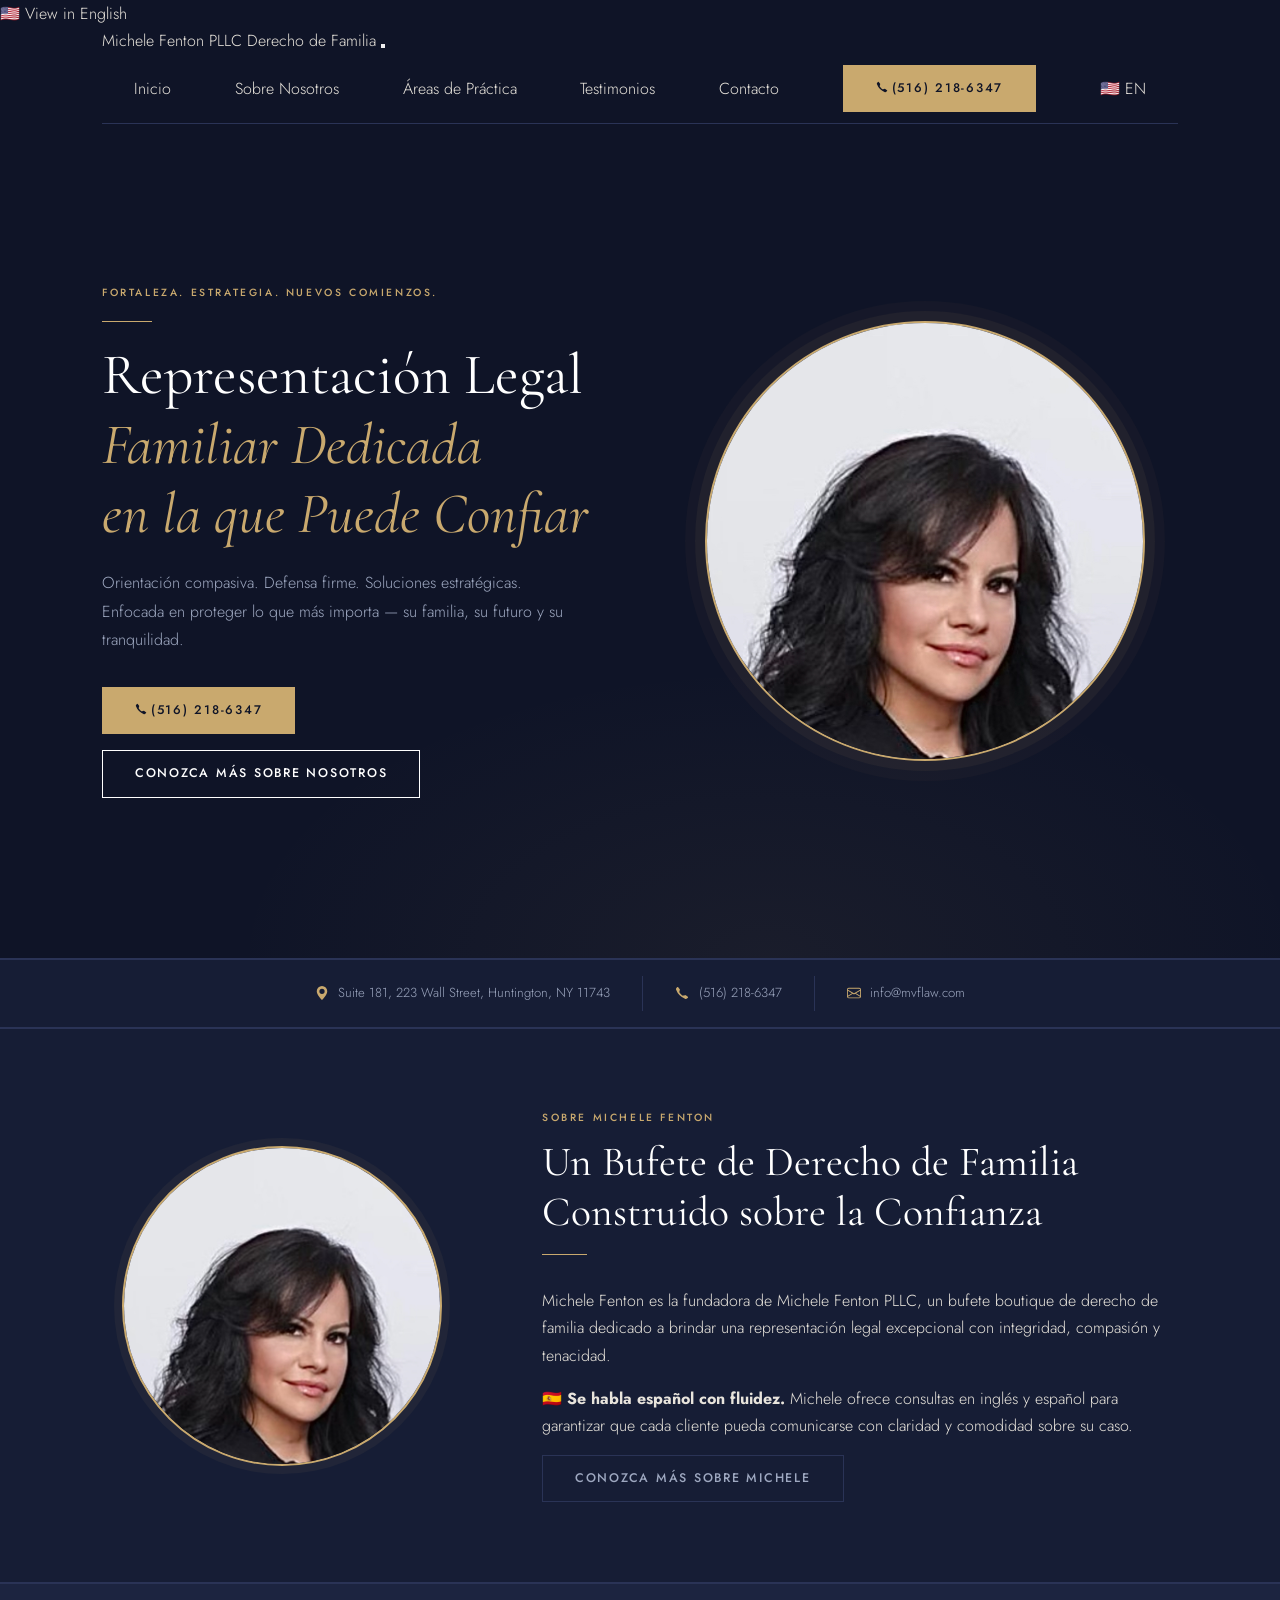
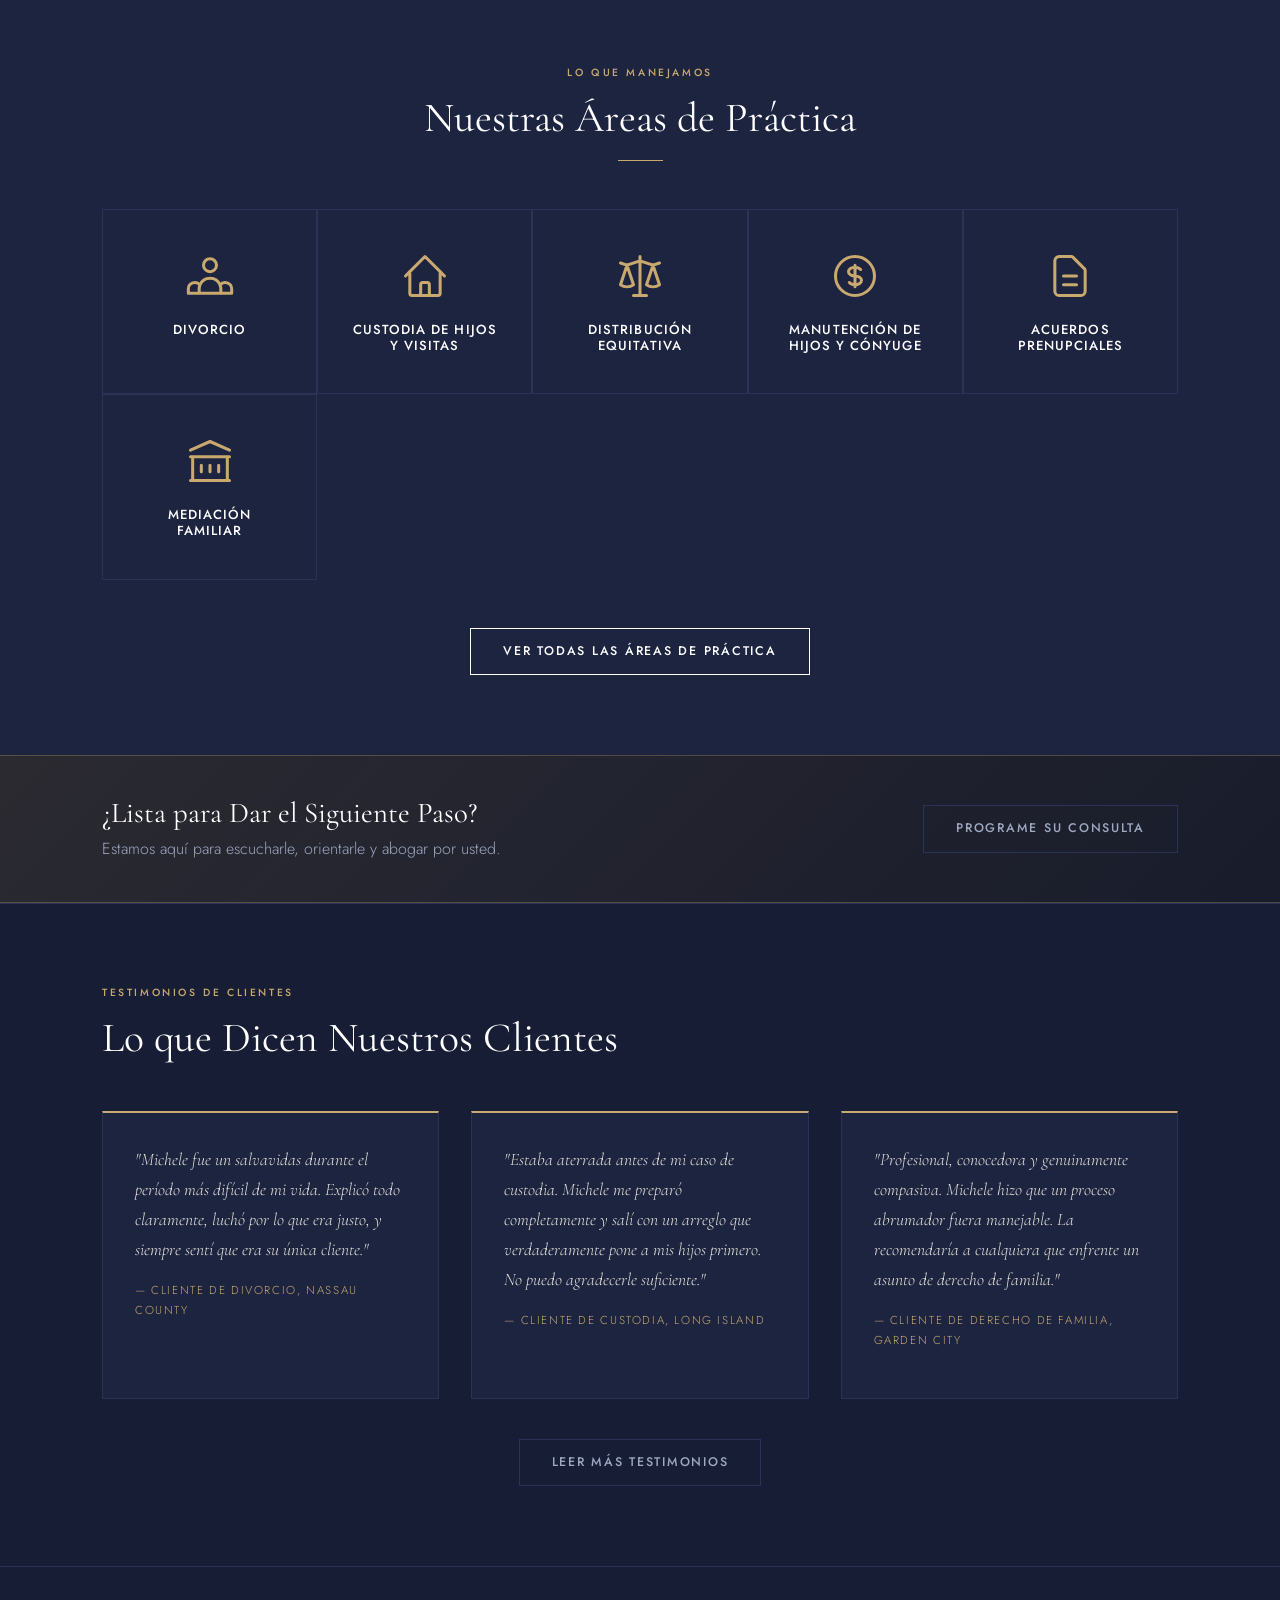
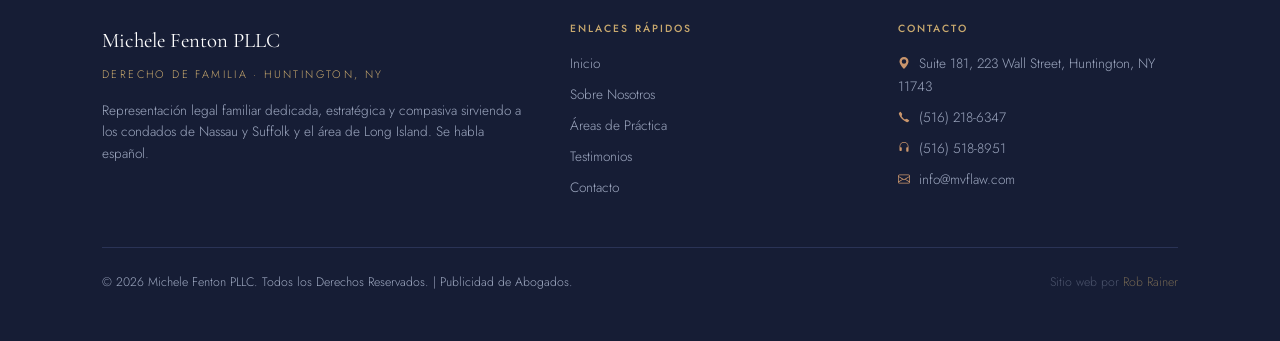
==== commit 0d97dc50: "Update email and display addresses to mvflaw.com" ====
--- a/es/index.html
+++ b/es/index.html
@@ -67,7 +67,7 @@
       </div>
       <div class="info-bar-item">
         <svg xmlns="http://www.w3.org/2000/svg" width="14" height="14" fill="currentColor" viewBox="0 0 16 16"><path d="M0 4a2 2 0 0 1 2-2h12a2 2 0 0 1 2 2v8a2 2 0 0 1-2 2H2a2 2 0 0 1-2-2zm2-1a1 1 0 0 0-1 1v.217l7 4.2 7-4.2V4a1 1 0 0 0-1-1zm13 2.383-4.708 2.825L15 11.105zm-.034 6.876-5.64-3.471L8 9.583l-1.326-.795-5.64 3.47A1 1 0 0 0 2 13h12a1 1 0 0 0 .966-.741M1 11.105l4.708-2.897L1 5.383z"/></svg>
-        <a href="mailto:info@michelefentonlaw.com">info@michelefentonlaw.com</a>
+        <a href="mailto:info@mvflaw.com">info@mvflaw.com</a>
       </div>
     </div>
   </div>
@@ -199,9 +199,9 @@
           <li>
             <svg xmlns="http://www.w3.org/2000/svg" width="12" height="12" fill="currentColor" viewBox="0 0 16 16" style="margin-right:5px;vertical-align:-1px;color:#c9956c"><path d="M8 1a5 5 0 0 0-5 5v1h1a1 1 0 0 1 1 1v3a1 1 0 0 1-1 1H3a1 1 0 0 1-1-1V6a6 6 0 1 1 12 0v6a1 1 0 0 1-1 1h-1a1 1 0 0 1-1-1V8a1 1 0 0 1 1-1h1V6a5 5 0 0 0-5-5"/></svg>
             (516) 518-8951</li>
-          <li><a href="mailto:info@michelefentonlaw.com">
+          <li><a href="mailto:info@mvflaw.com">
             <svg xmlns="http://www.w3.org/2000/svg" width="12" height="12" fill="currentColor" viewBox="0 0 16 16" style="margin-right:5px;vertical-align:-1px;color:#c9956c"><path d="M0 4a2 2 0 0 1 2-2h12a2 2 0 0 1 2 2v8a2 2 0 0 1-2 2H2a2 2 0 0 1-2-2zm2-1a1 1 0 0 0-1 1v.217l7 4.2 7-4.2V4a1 1 0 0 0-1-1zm13 2.383-4.708 2.825L15 11.105zm-.034 6.876-5.64-3.471L8 9.583l-1.326-.795-5.64 3.47A1 1 0 0 0 2 13h12a1 1 0 0 0 .966-.741M1 11.105l4.708-2.897L1 5.383z"/></svg>
-            info@michelefentonlaw.com</a></li>
+            info@mvflaw.com</a></li>
         </ul>
       </div>
     </div>
